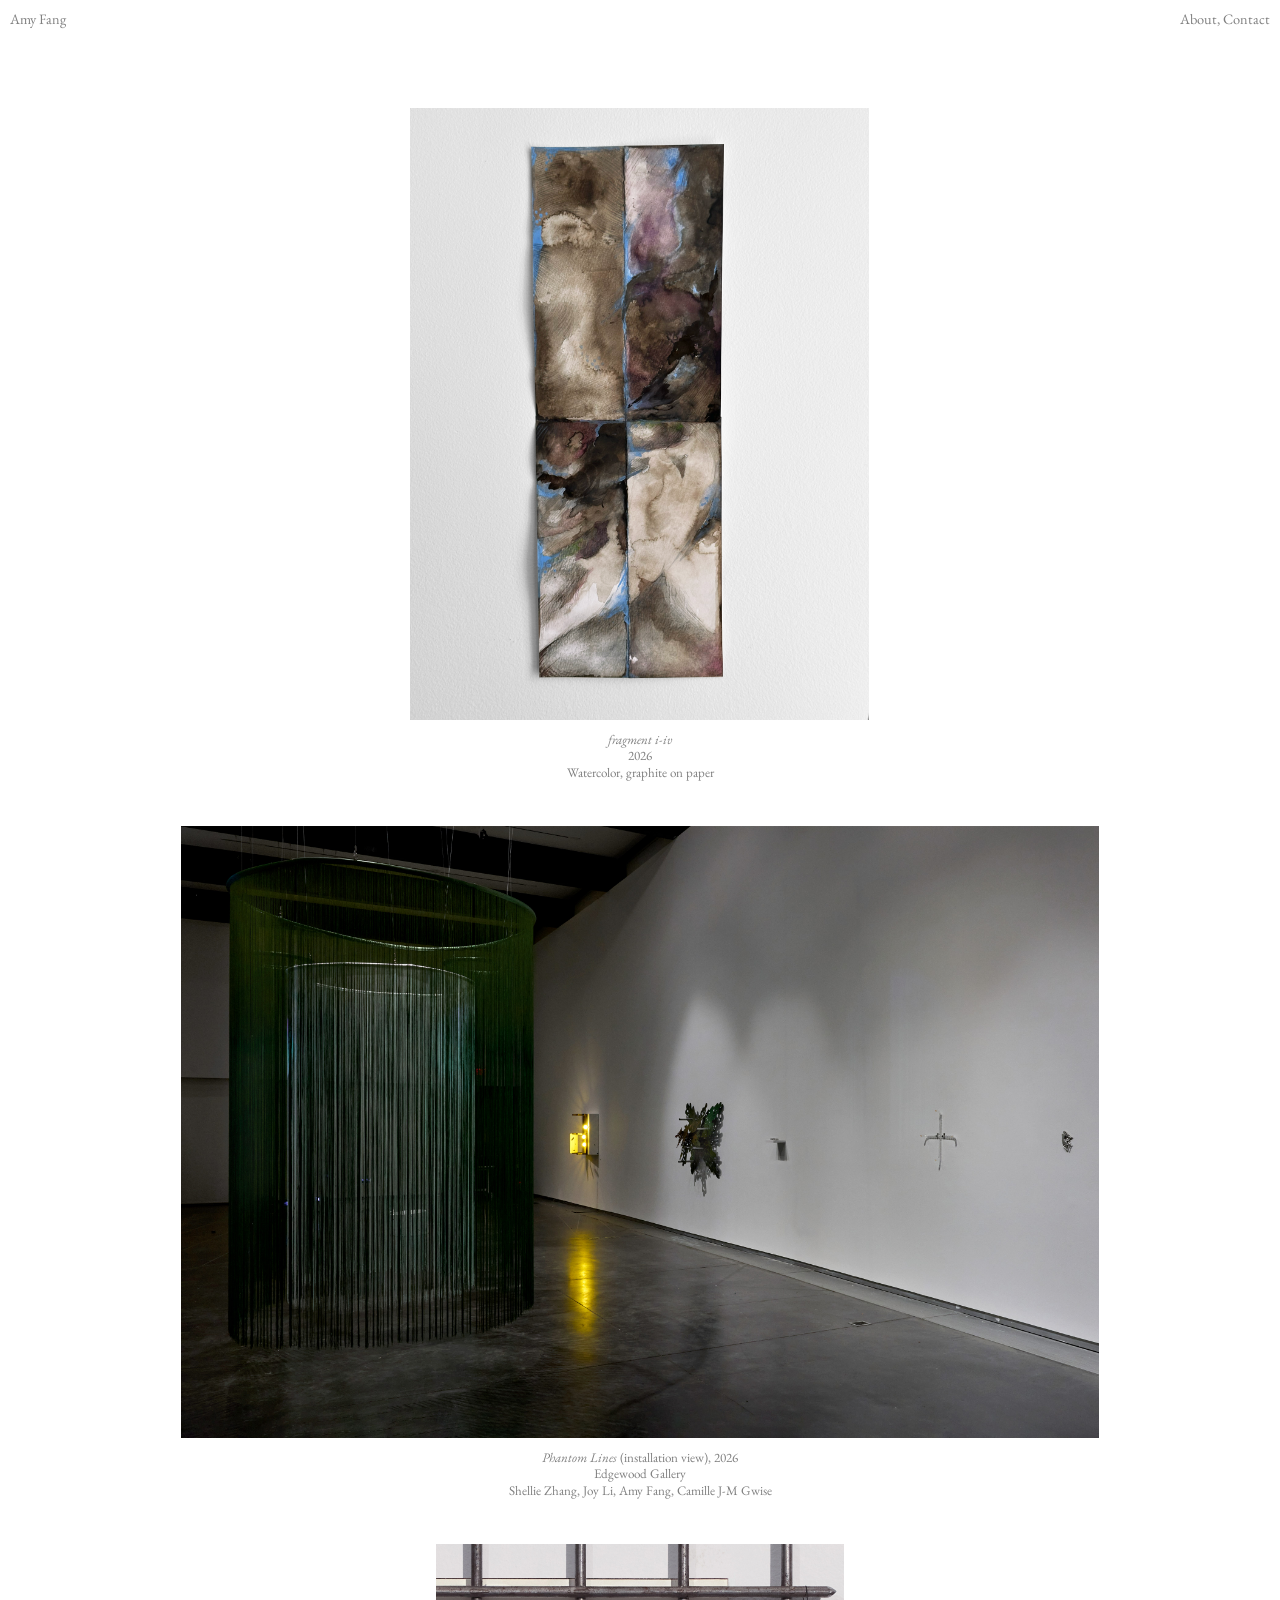
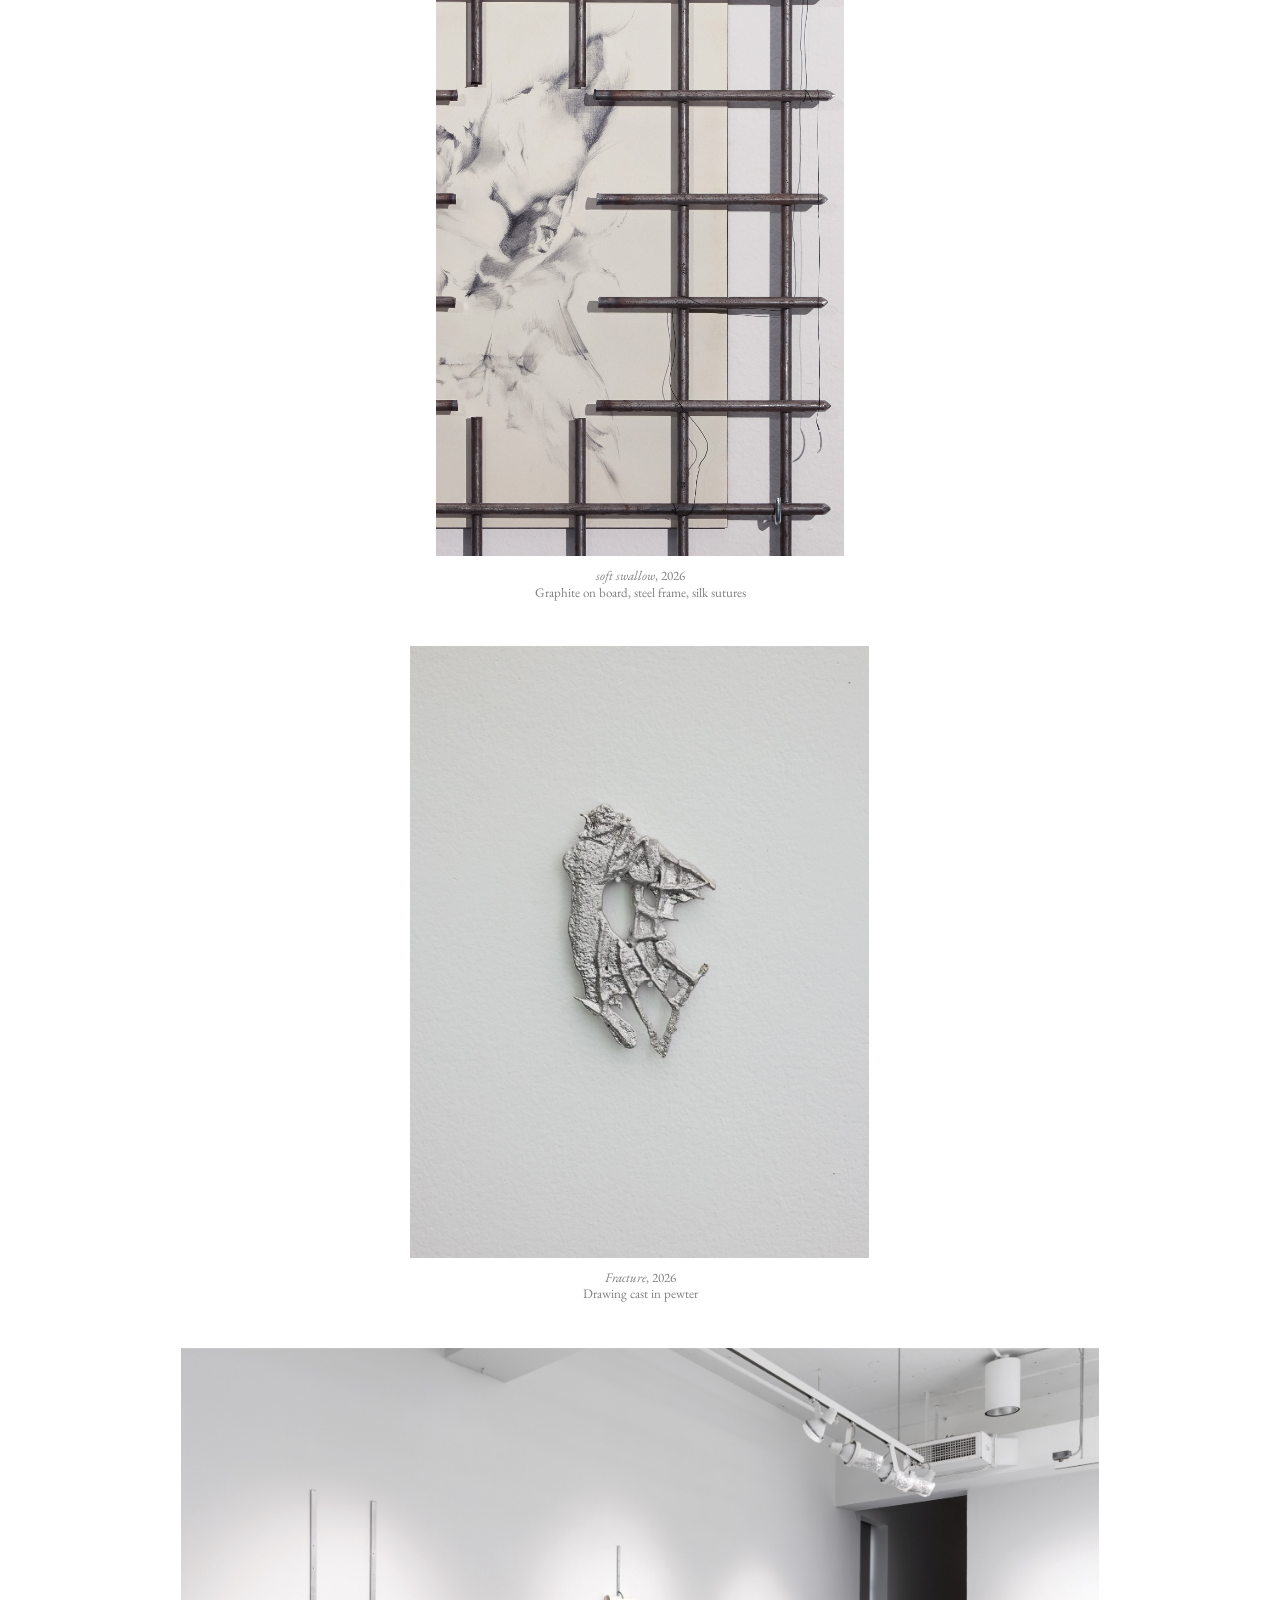
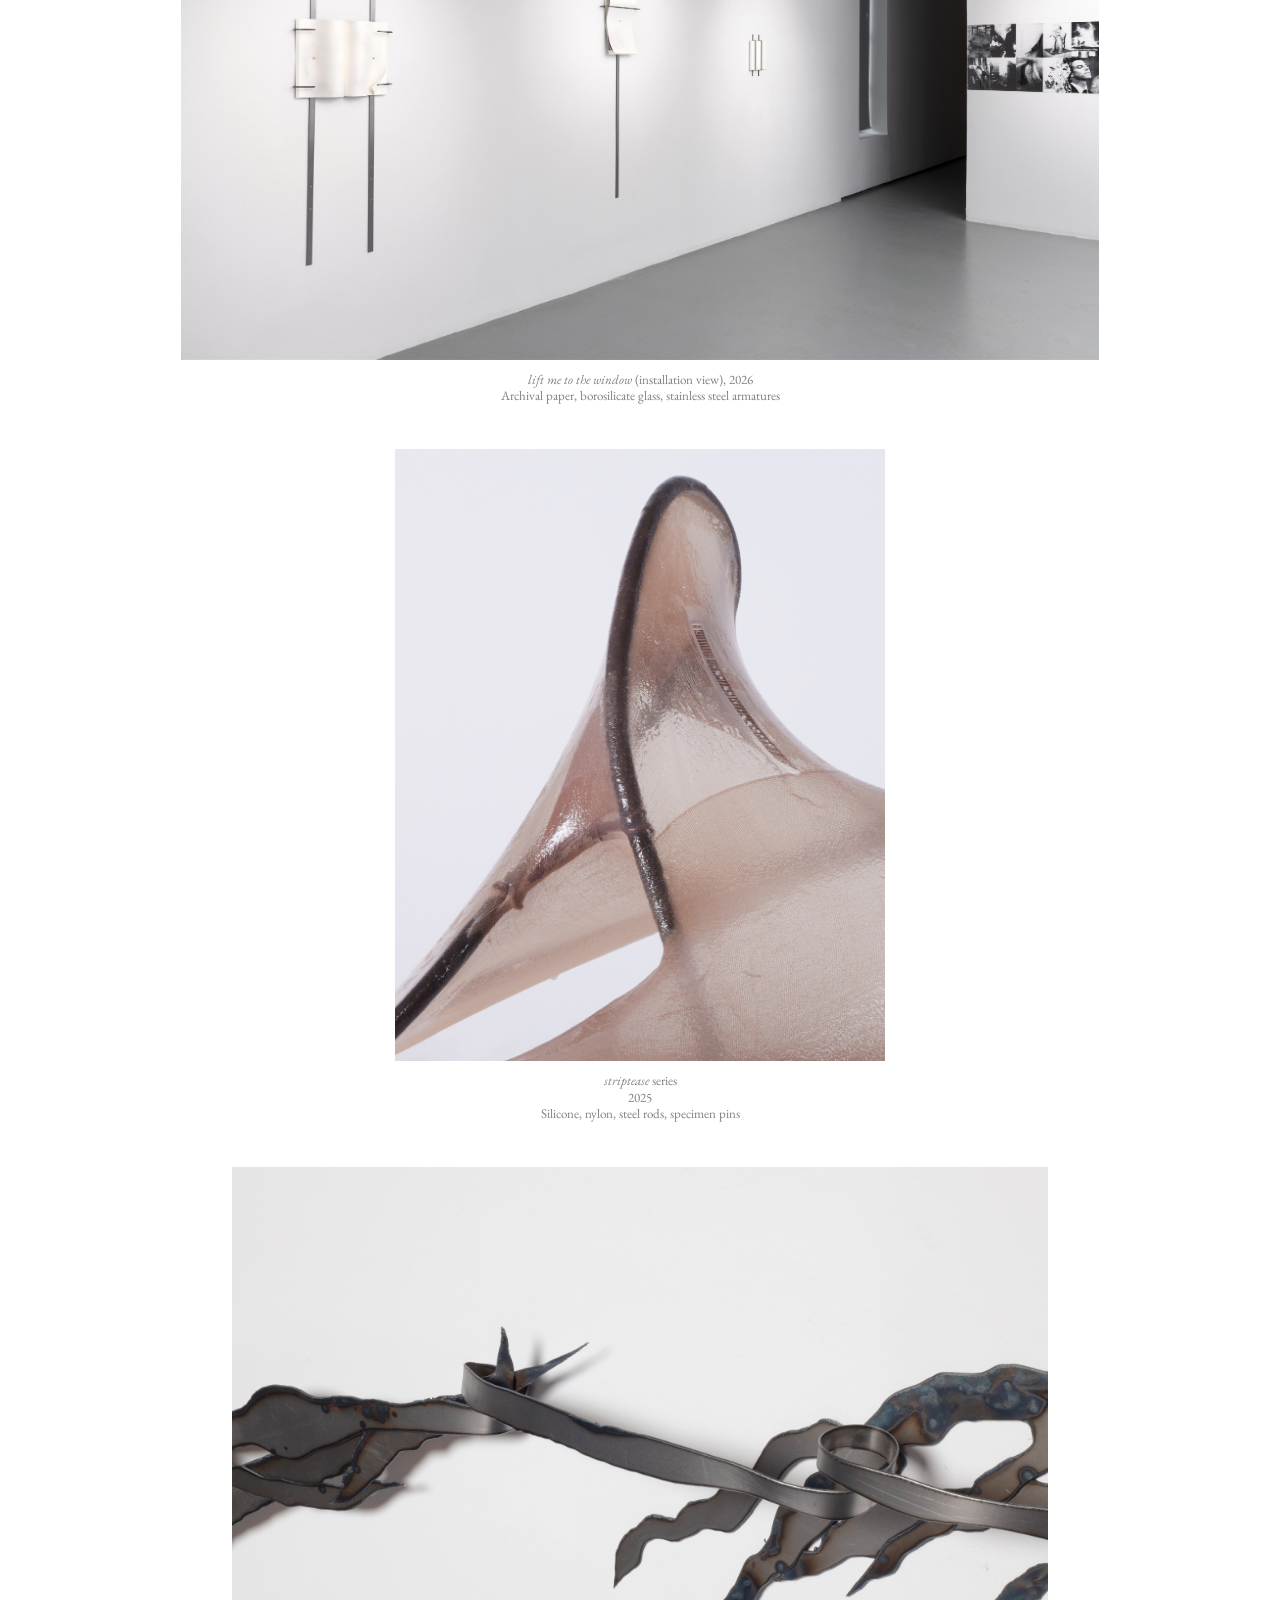
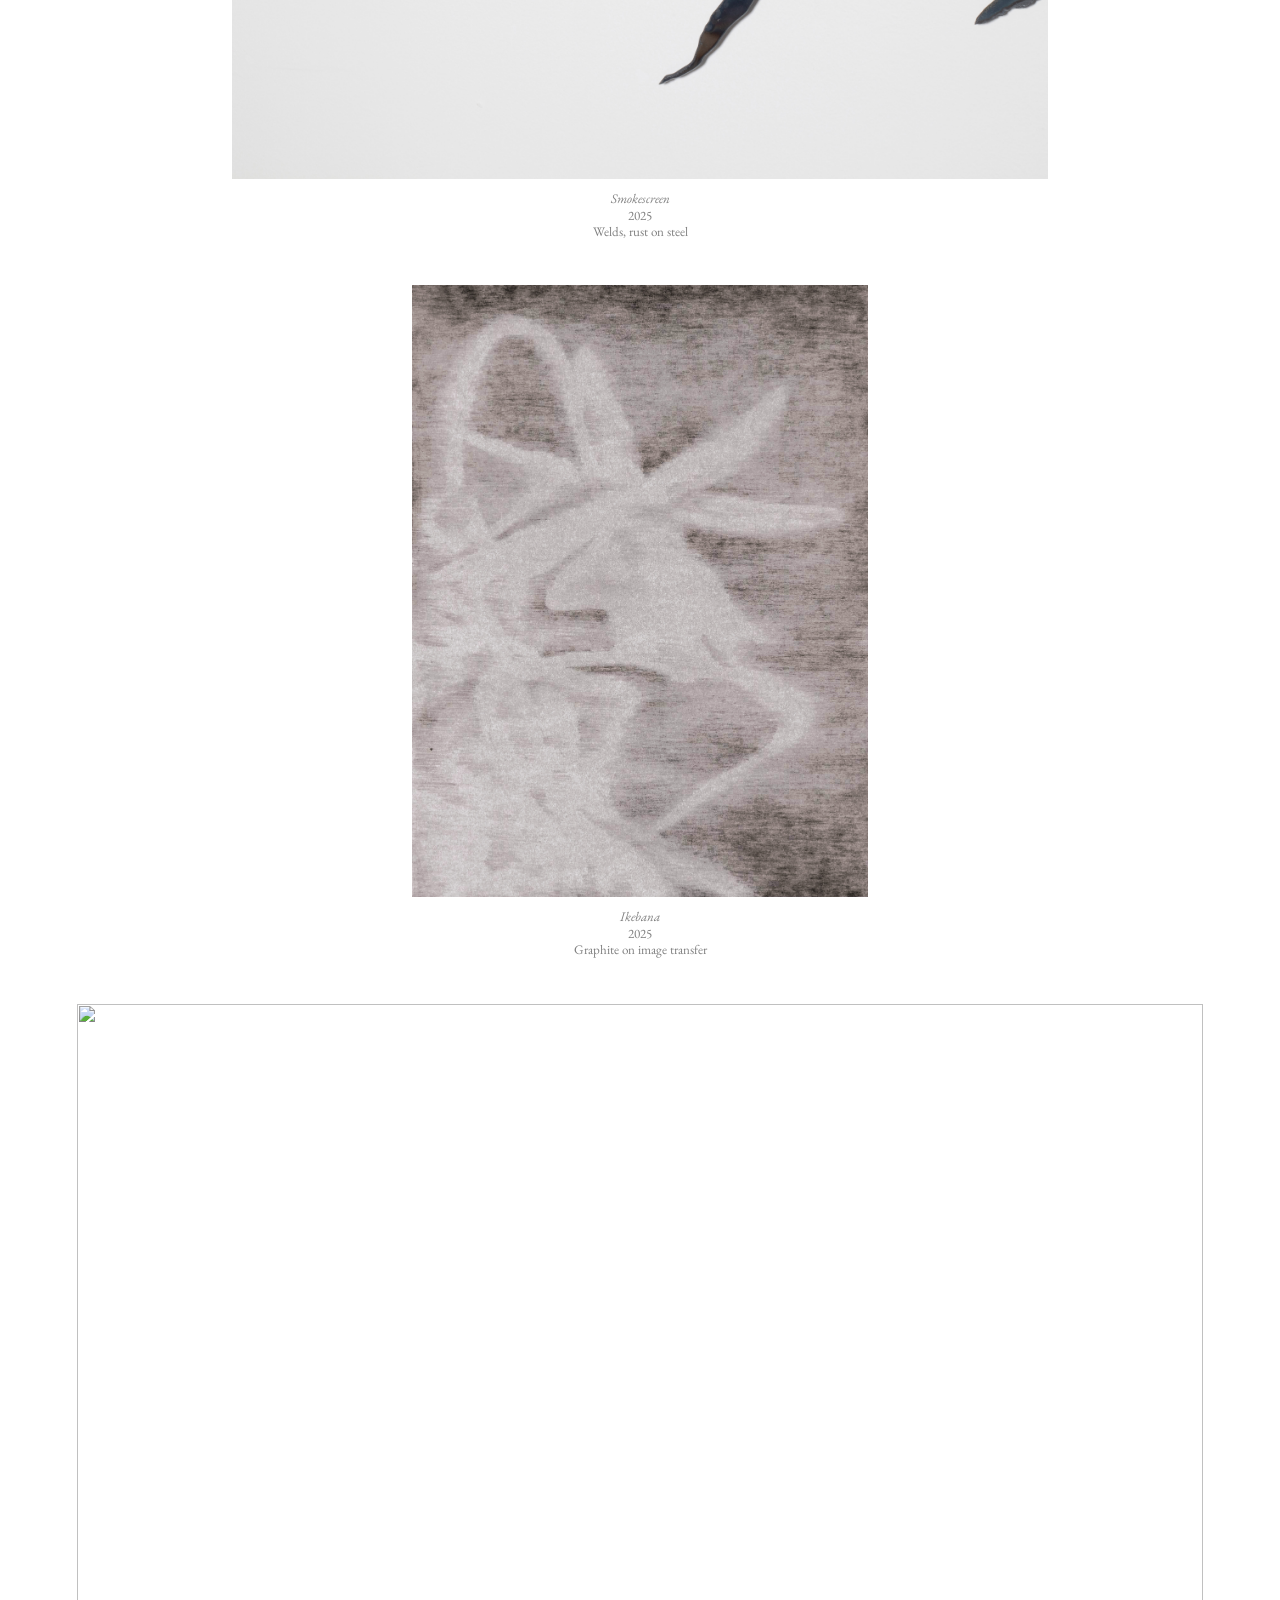
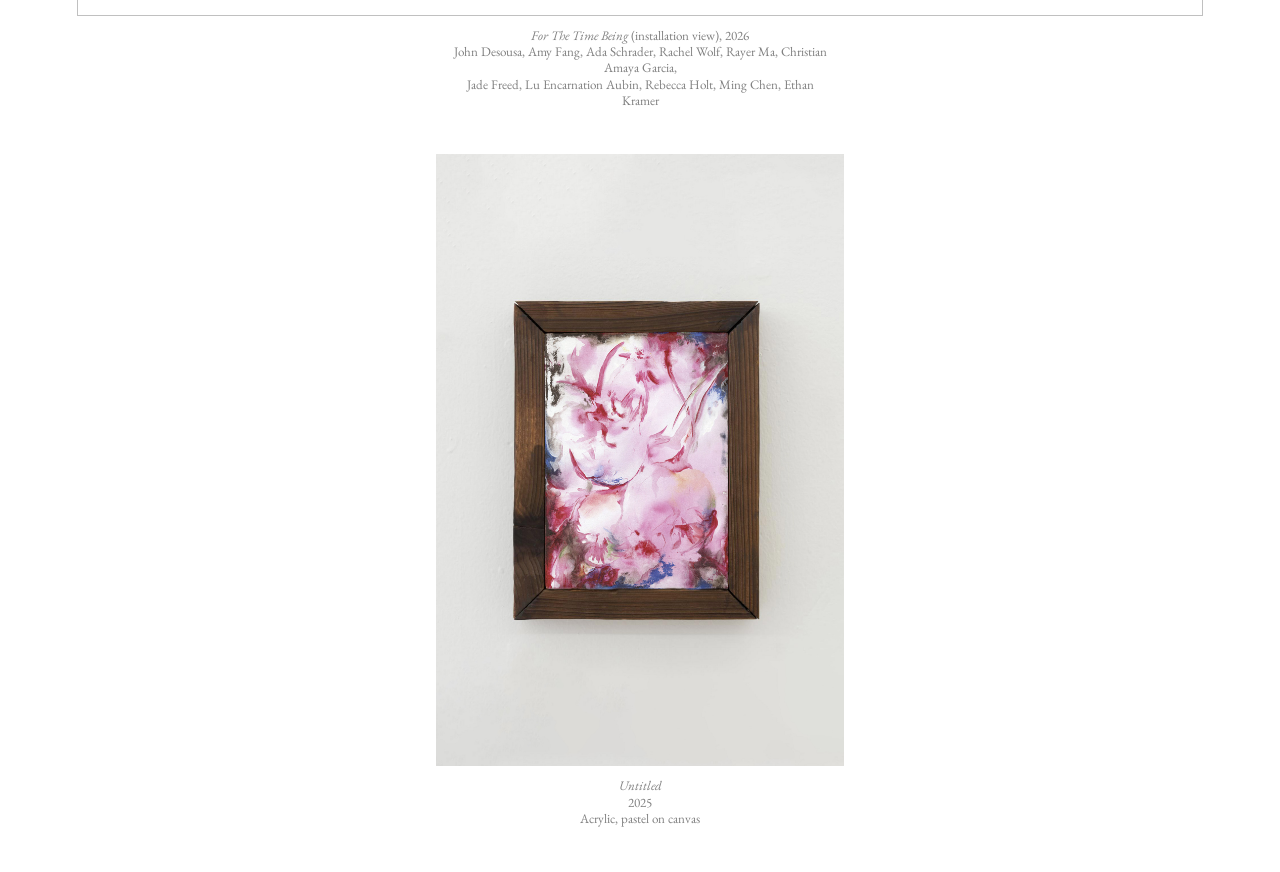
==== index.html @ 9fe2d8d3 "Update index.html" ====
<!DOCTYPE html>
<html lang="en">

<head>
  <meta charset="UTF-8">
  <meta name="viewport" content="width=device-width, initial-scale=1.0">

  <title>Amy Fang</title>

  <link rel="stylesheet" href="style.css">
  <link rel="preconnect" href="https://fonts.googleapis.com">
  <link rel="preconnect" href="https://fonts.gstatic.com" crossorigin>
  <link href="https://fonts.googleapis.com/css2?family=EB+Garamond:ital,wght@0,400..800;1,400..800&display=swap" rel="stylesheet">

  <script src="https://unpkg.com/lenis/dist/lenis.min.js"></script>
</head>

<body>
  <div class="top-nav">
    <div class="title">
      <h1><a href="https://azfang.github.io/work/">Amy Fang</a></h1>
    </div>
     <div class="clock">
    <div class="clock-box">
      <h2>
        <span id="showDate"></span>
        <span class="time">
        </span>
      </h2>
    </div>
  </div>
    <div class="about">
      <h2>
        <a href="https://azfang.github.io/work/about">About, </a>
        <a href="">Contact</a>
      </h2>
    </div>
  </div>
  <div id="cursor">
    <span class="cursor-direction">Next</span>
    <span class="cursor-count">1 / 3</span>
  </div>

  <main class="gallery">
    <section class="panel">
      <div class="carousel">
        <img src="between.png" class="active">
      </div>
      <div class="caption">
        <i>fragment i-iv</i>
        <br>
        2026
        <br>Watercolor, graphite on paper
      </div>
</section>
    
    <section class="panel">
      <div class="carousel">
        <img src="image1.jpg" class="active">
        <img src="image4.jpg">
        <img src="image2.jpg">
      </div>
      <div class="caption">
        <i>Phantom Lines</i> (installation view), 2026
        <br>
        Edgewood Gallery
        <br>
        Shellie Zhang, Joy Li, Amy Fang, Camille J-M Gwise
      </div>
    </section>

    <section class="panel">
      <div class="carousel">
        <img src="PHANTOMLINES_softswallow_detail.jpg" class="active">
        <img src="PHANTOMLINES_softswallow_frontview.jpg">
        <img src="PHANTOMLINES_softswallow.jpg">
      </div>
      <div class="caption">
        <i>soft swallow</i>, 2026
        <br>Graphite on board, steel frame, silk sutures
      </div>

    </section>

    <section class="panel">
      <div class="carousel">
        <img src="20260529_PHANTOM_INSTALL_AMY_FANG_0020_brighter.jpg" class="active">
      </div>
      <div class="caption">
        <i>Fracture</i>, 2026
        <br>Drawing cast in pewter
      </div>
    </section>

    <section class="panel">
      <div class="carousel">
        <img src="liftmetothewindow_1.jpg" class="active">
        <img src="liftmetothewindow_2.jpg">
        <img src="liftmetothewindow_3.jpg">
      </div>
      <div class="caption">
        <i>lift me to the window</i> (installation view), 2026
        <br>
        Archival paper, borosilicate glass, stainless steel armatures
      </div>
    </section>

    <section class="panel">
      <div class="carousel">
        <img src="striptease_1.jpg" class="active">
        <img src="striptease_2.jpg">
        <img src="striptease_3.jpg">
        <img src="striptease_4.jpg">
        <img src="striptease_6.jpg">
      </div>
      <div class="caption">
        <i>striptease</i> series
        <br>
        2025
        <br>
        Silicone, nylon, steel rods, specimen pins
        <br>
      </div>
    </section>

    <section class="panel">
      <div class="carousel">
        <img src="smokescreen_2.jpg" class="active">
        <img src="smokescreen_1.png">
        <img src="smokescreen_detail.png">
      </div>
      <div class="caption">
        <i>Smokescreen</i>
        <br>
        2025
        <br>
        Welds, rust on steel
        <br>
      </div>
    </section>

    <section class="panel">
      <div class="carousel">
        <img src="Ikebana_drawing.jpg" class="active">
      </div>
      <div class="caption">
        <i>Ikebana</i>
        <br>
        2025
        <br>Graphite on image transfer
      </div>
</section>

<section class="panel">
      <div class="carousel">
        <img src="AF_royalbeef_install.png" class="active">
        <img src="ramsdell_royal beef_for the time being show_documentation-12.jpg">
        <img src="AF_royalbeef_install3.png">
        <img src="ramsdell_royal beef_for the time being show_documentation-56.jpg">
        <img src="ramsdell_royal beef_for the time being show_documentation-100.jpg">
      </div>
      <div class="caption">
        <i>For The Time Being</i> (installation view), 2026
        <br>
        John Desousa, Amy Fang, Ada Schrader, Rachel Wolf, Rayer Ma, Christian Amaya Garcia,
        <br>
        Jade Freed, Lu Encarnation Aubin, Rebecca Holt, Ming Chen, Ethan Kramer
      </div>
    </section>

    <section class="panel">
      <div class="carousel last-image">
        <img src="untitled.jpg" class="active">
      </div>
      <div class="caption">
        <i>Untitled</i>
        <br>
        2025
        <br>Acrylic, pastel on canvas
      </div>
</section>

  </main>

  <script src="main.js"></script>

</body>

</html>
---- style.css ----
* {
  margin: 0;
  padding: 0;
  box-sizing: border-box;
}

html,
body {
  background: white;
  overflow-x: hidden;
}

body {
  cursor: auto;
}

h1, h2, h3 {
  /* text-transform: uppercase; */
  font-size: 0.9rem;
  line-height: 1.25;
  font-family: "EB Garamond", "Georgia", "Times New Roman", serif;
  /* font-family: "Helvetica Neue", Helvetica, Arial, sans-serif; */
  font-weight: normal;
}

h1, h2, h3, a, a:hover, a:active, .caption, .cursor, p {
  /* color: #238b45; */
  color: #808080;
}

h3 {
  margin-top: 50px;
}

p {
  /* font-size: 12rem; */
  font-size: 1.05rem;
  line-height: 1.25;
  font-family: "EB Garamond", "Georgia", "Times New Roman", serif;
  font-weight: normal;
}

a {
  /* color: #238b45; */
  color: #808080;
  text-decoration: none;
}

a:hover {
  font-style: italic;
}

a:active {
  text-decoration: none;
}

  .top-nav {
    position: fixed;
    display: flex;
    flex-direction: row;
    justify-items: space-between;
    width: 100vw;
    padding: 10px;
    z-index: 2;
  }

.title {
  position: relative;
  /* margin: 20px 0px 0px 20px; */
  /* text-align: center; */
  flex-grow: 1;
}

.clock {
  position: relative;
  top: 0;
  /* padding: 0px 75px; */
  flex-grow: 10;
}

.clock-box, .showTime {
  display: inline;
}

.about {
  align-self: flex-end;
  text-align: right;
  flex-grow: 1;
}

.about-text {
  position: relative;
  overflow-y: scroll;
  display: flex;
  flex-direction: column;
  align-items: center;
  text-align: center;
  width: 100vw;
  /* height: auto; */
  top: 75px;
  padding: 10px;
}

.eb-garamond-<uniquifier> {
  font-family: "EB Garamond", serif;
  font-optical-sizing: auto;
  font-weight: <weight>;
  font-style: normal;
}

.accent {
  max-width: 10vw;
  display: block;
  margin: 4px;
}

.shift {
  transform: translateX(20px);
}

/* ------------------- */
/* Gallery Layout */
/* ------------------- */

.gallery {
  width: 100%;
  /* centers first image on load */
  padding-top: 52vh;
  /* padding-bottom: 20vh; */
  padding-bottom: 0;
}

.panel {
  display: flex;
  flex-direction: column;
  align-items: center;

  position: relative;

  /* spacing between projects */
  margin: 5vh auto;

  transform-origin: center center;
}

/* lift first panel upward so image starts centered */

.panel:first-child {
  margin-top: -40vh;
}

/* ------------------- */
/* Carousel */
/* ------------------- */

.carousel {
  position: relative;
  width: 88vw;
  height: 68vh;
  overflow: hidden;
  cursor: auto;
  transform-origin: center center;
  transition: transform 0.15s ease-out;
}

.carousel.multi-image {
  cursor: none;
}

.carousel img {
  position: absolute;
  inset: 0;
  width: 100%;
  height: 100%;
  object-fit: contain;
  opacity: 0;
  pointer-events: none;
  transition:
    opacity 1.5s ease,
    transform .25s ease;
}

.carousel img.active {
  opacity: 1;
}

.lastimage {
  margin: 0px;
  padding: 0px;
}

/* ------------------- */
/* Caption */
/* ------------------- */

.caption {
  position: relative;
  z-index: 2;
  width: 30vw;
  /* max-width: 320px; */
  min-width: 220px;
  margin-top: 12px;
  text-align: center;
  font-family: "EB Garamond", "Georgia", "Times New Roman", serif;
  /* font-family: "Helvetica Neue", Helvetica, Arial, sans-serif; */
  font-size: 0.818rem;
  line-height: 1.25;
  transition: transform .25s ease;
}

/* ------------------- */
/* Cursor */
/* ------------------- */

#cursor {
  position: fixed;
  top: 0;
  left: 0;
  transform: translate(-50%, -50%);
  pointer-events: none;
  z-index: 9999;
  opacity: 0;
  text-align: center;
  font-family: "EB Garamond", "Georgia", "Times New Roman", serif;
  /* font-family: "Helvetica Neue", Helvetica, Arial, sans-serif; */
  font-size: 0.9rem;
  transition: opacity .2s ease;
  mix-blend-mode: difference;
  color: white;
}

.cursor-direction {
  display: block;
}

.cursor-count {
  display: block;
}

/* ------------------- */
/* Mobile */
/* ------------------- */

@media (max-width: 768px) {

  h1 {
    font-size: 1.5rem;
    text-align: left;
  }

  .intro {
    position: relative;
    top: 10px;
    align-content: center;
    margin: 0px 0px 75px 0px;
    transform: translateX(42.5vw);
    z-index: 2;
  }

  .clock {
    opacity: 0%;
  }

  .carousel {
    width: 85%;
    height: auto;
  }

  .carousel img.active {
    position: relative;
    width: 100%;
    height: auto;
  }

  .carousel img.active.portrait {
    width: 60%;
    margin: 0 auto;
    display: block;
  }

  .caption {
    font-size: 0.75rem;
    margin-top: 0.25rem;
    width: 75vw;
    /* margin: 0px 0px 5px 0px; */
  }
}
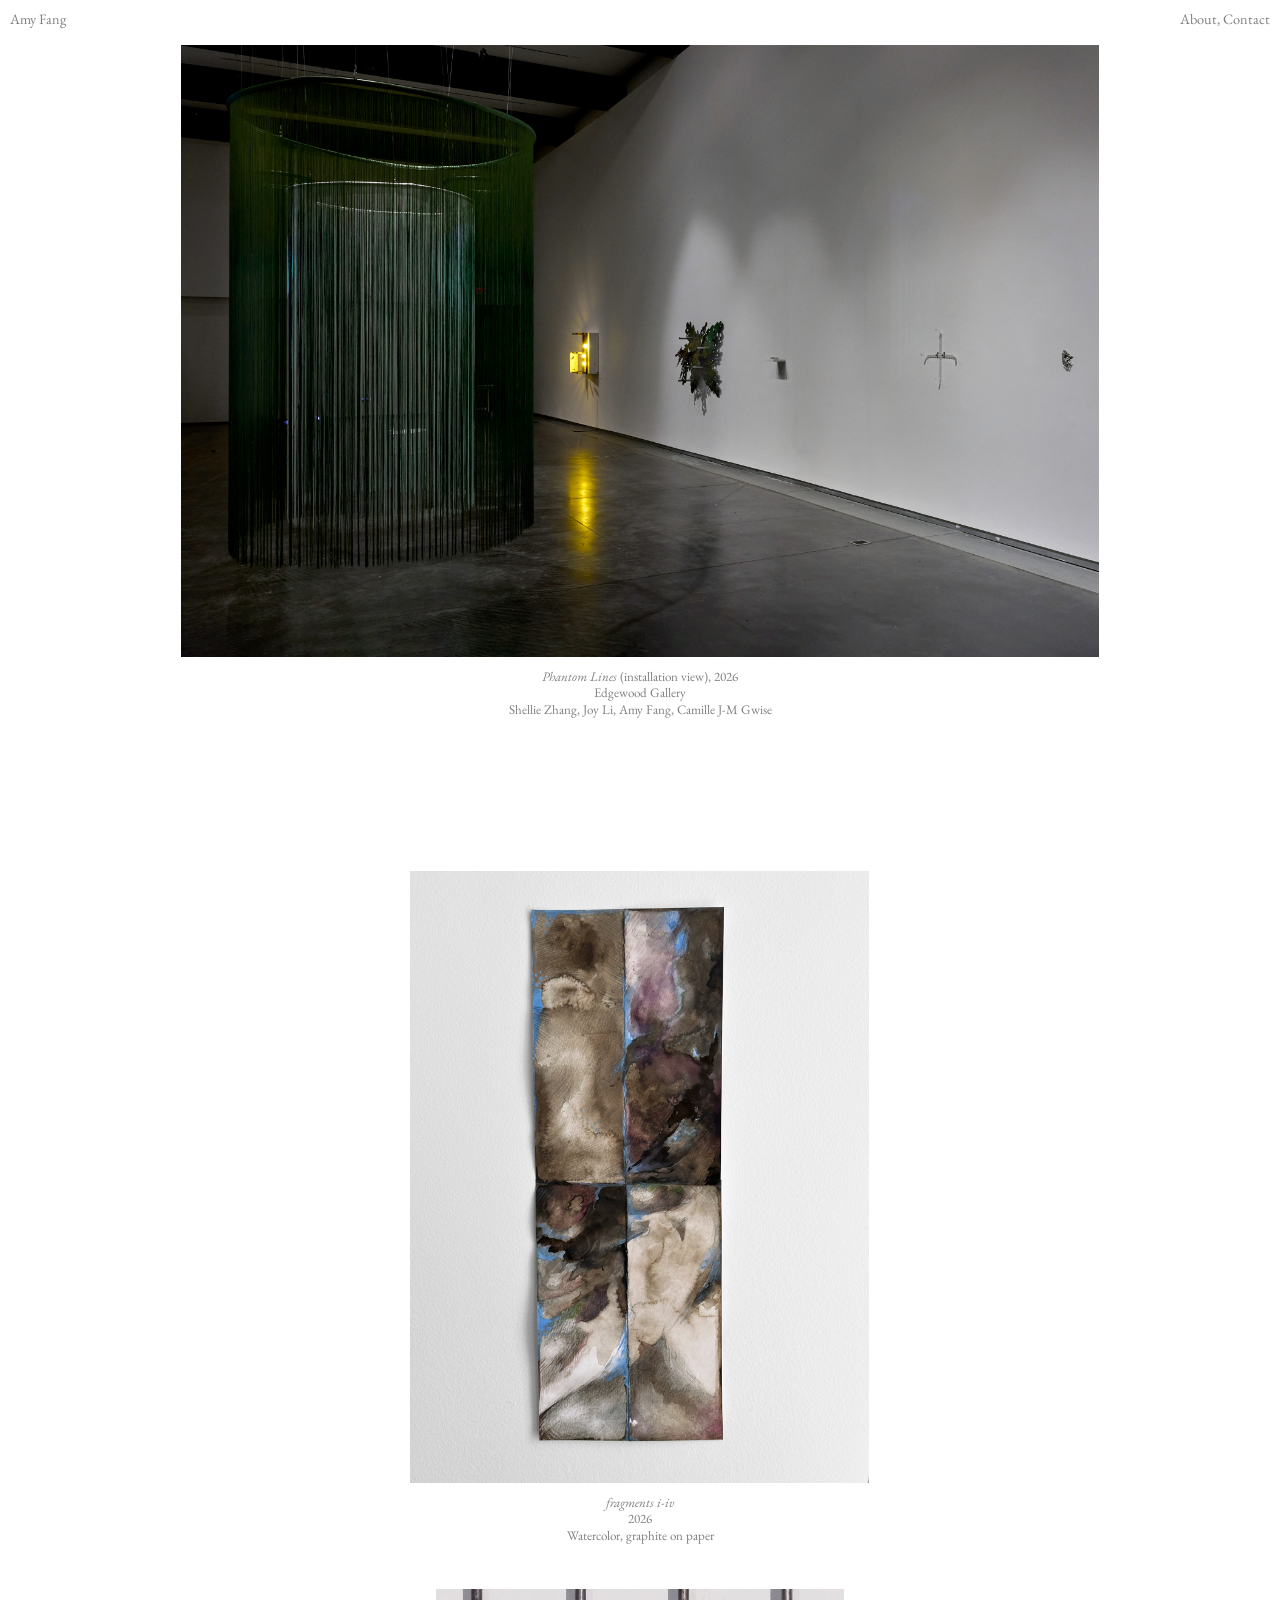
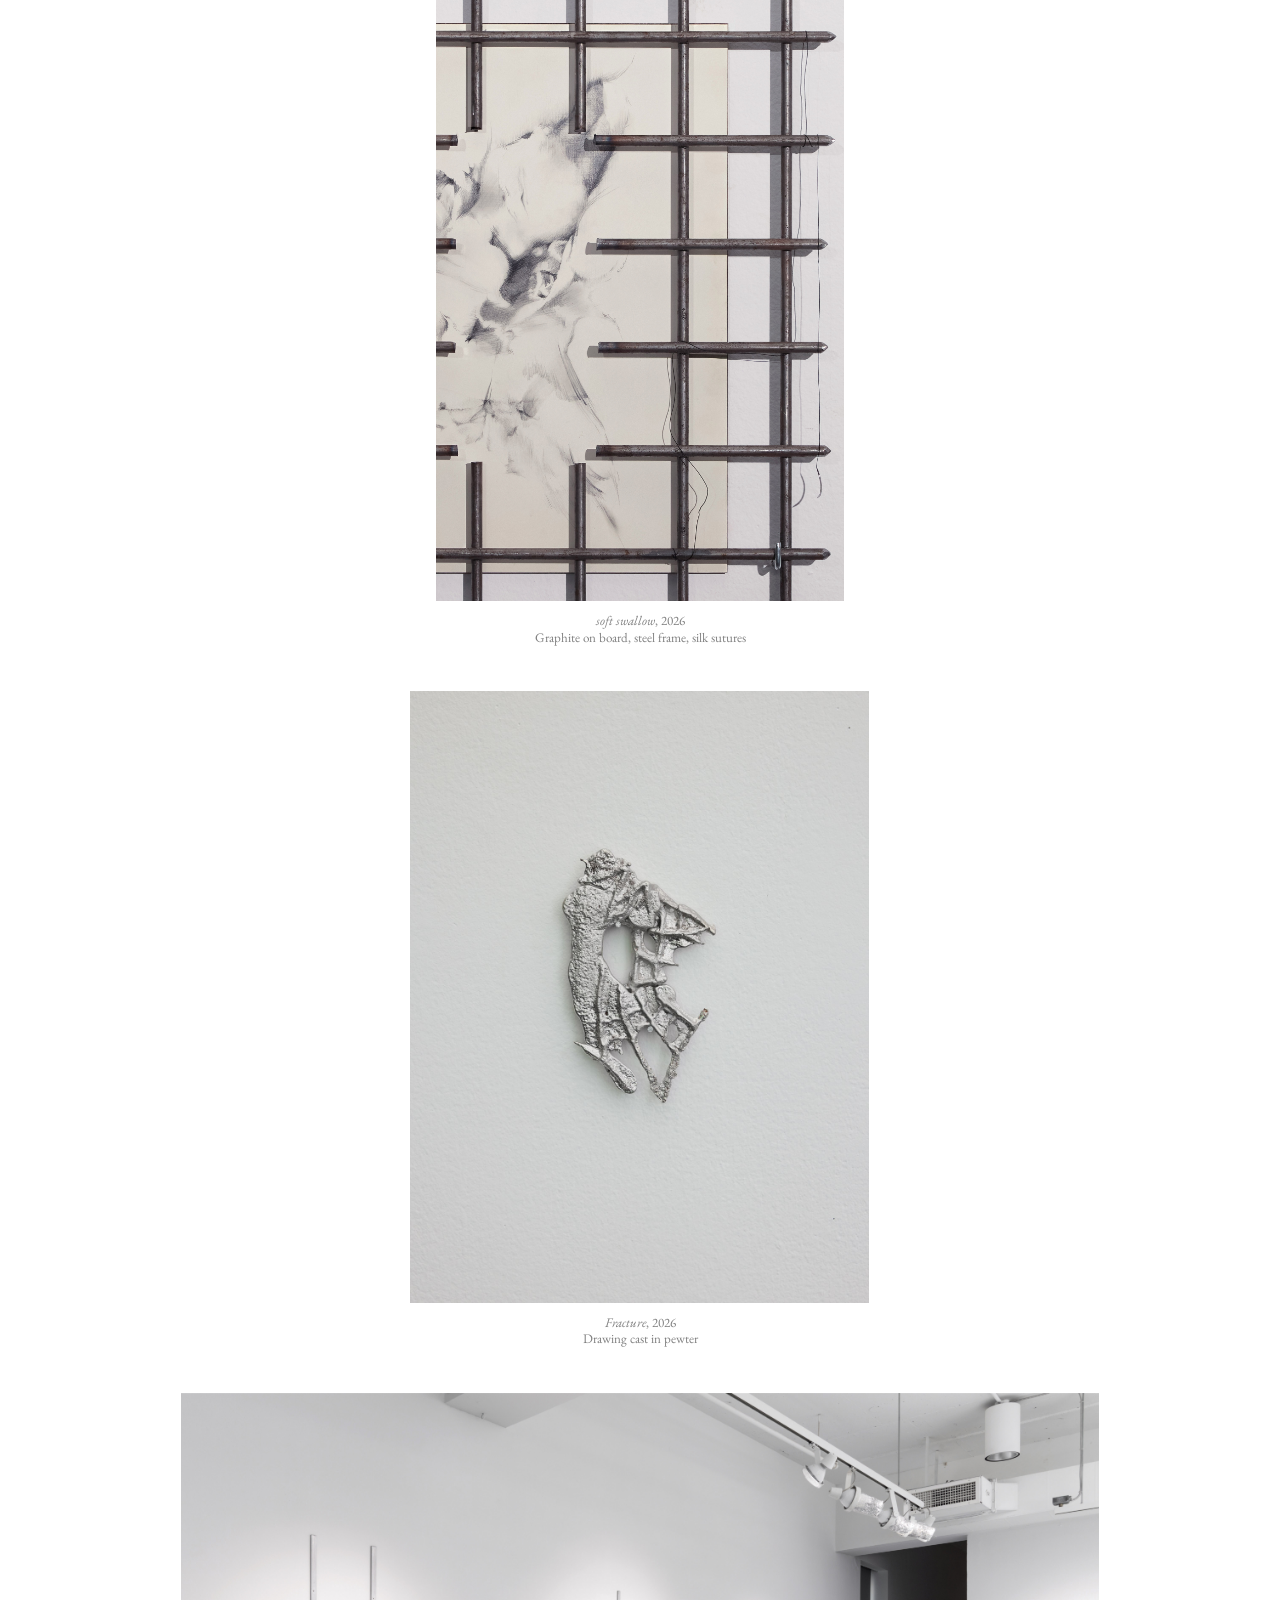
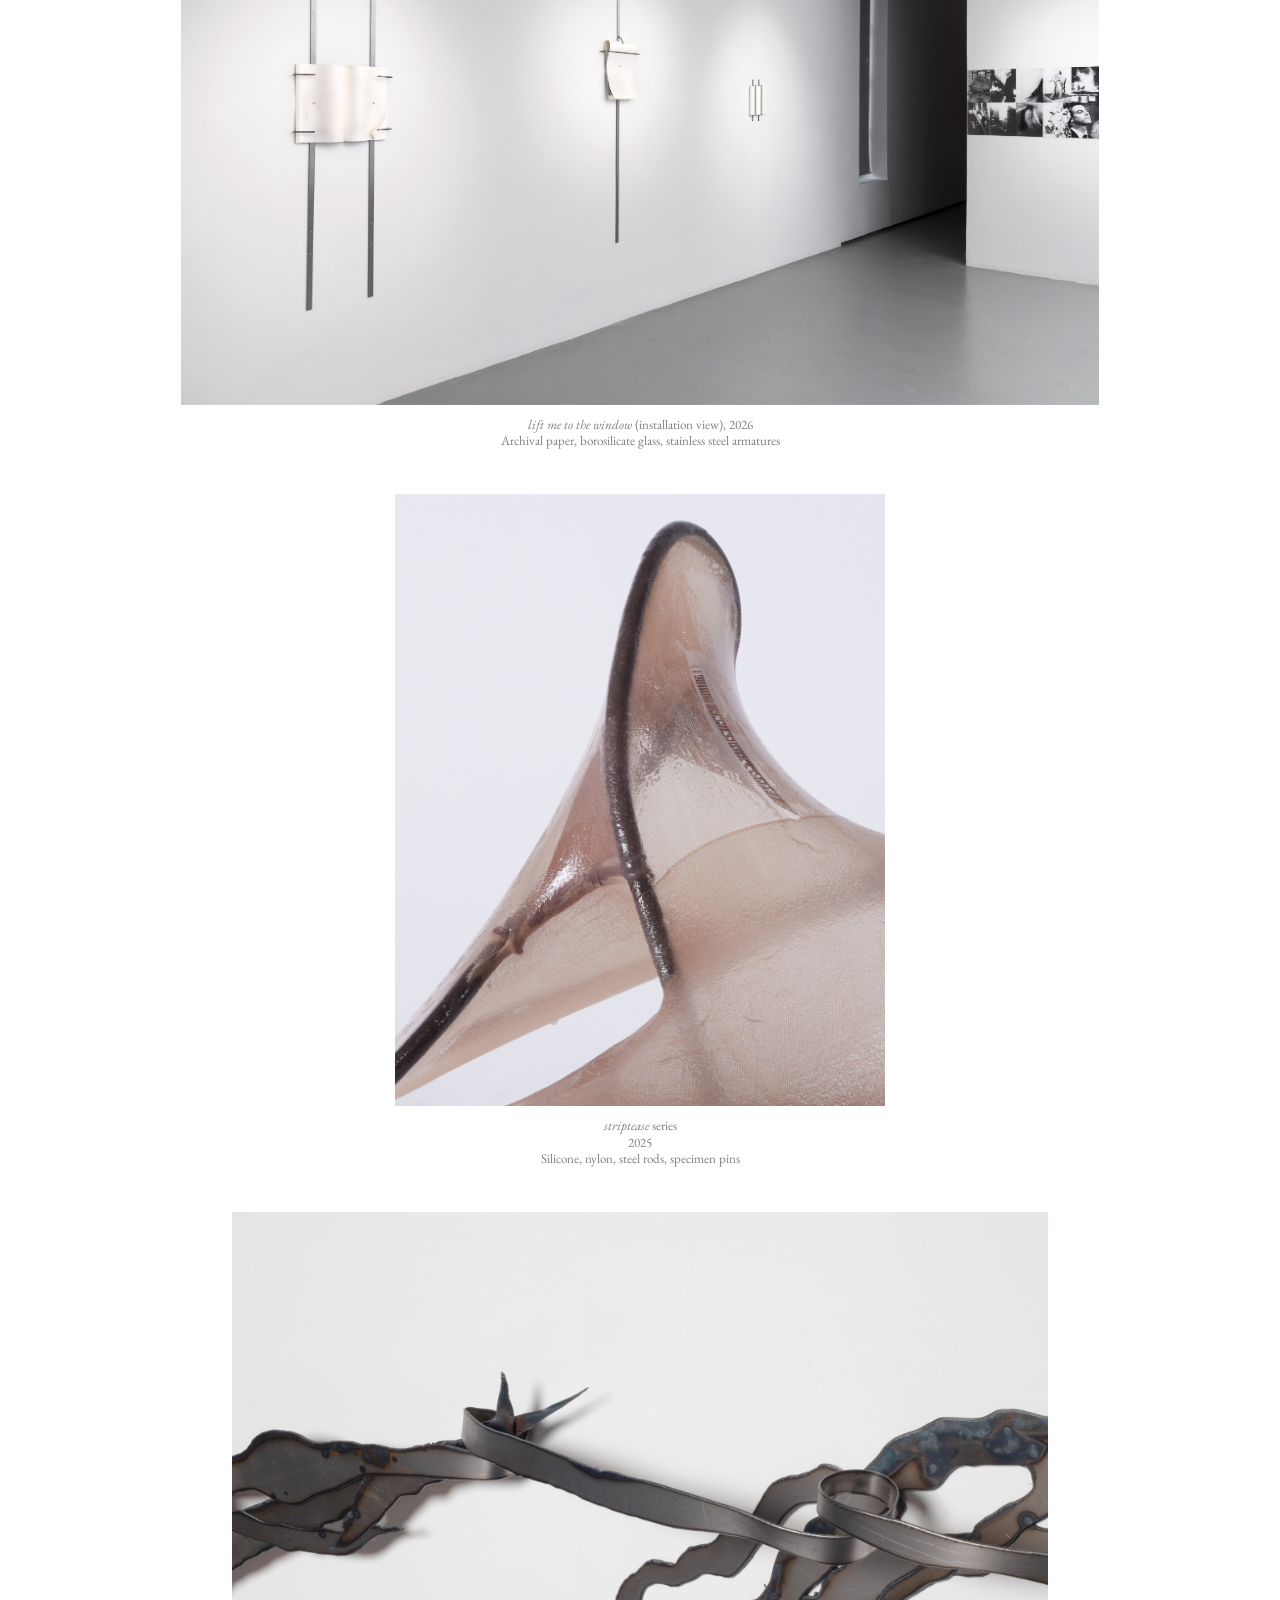
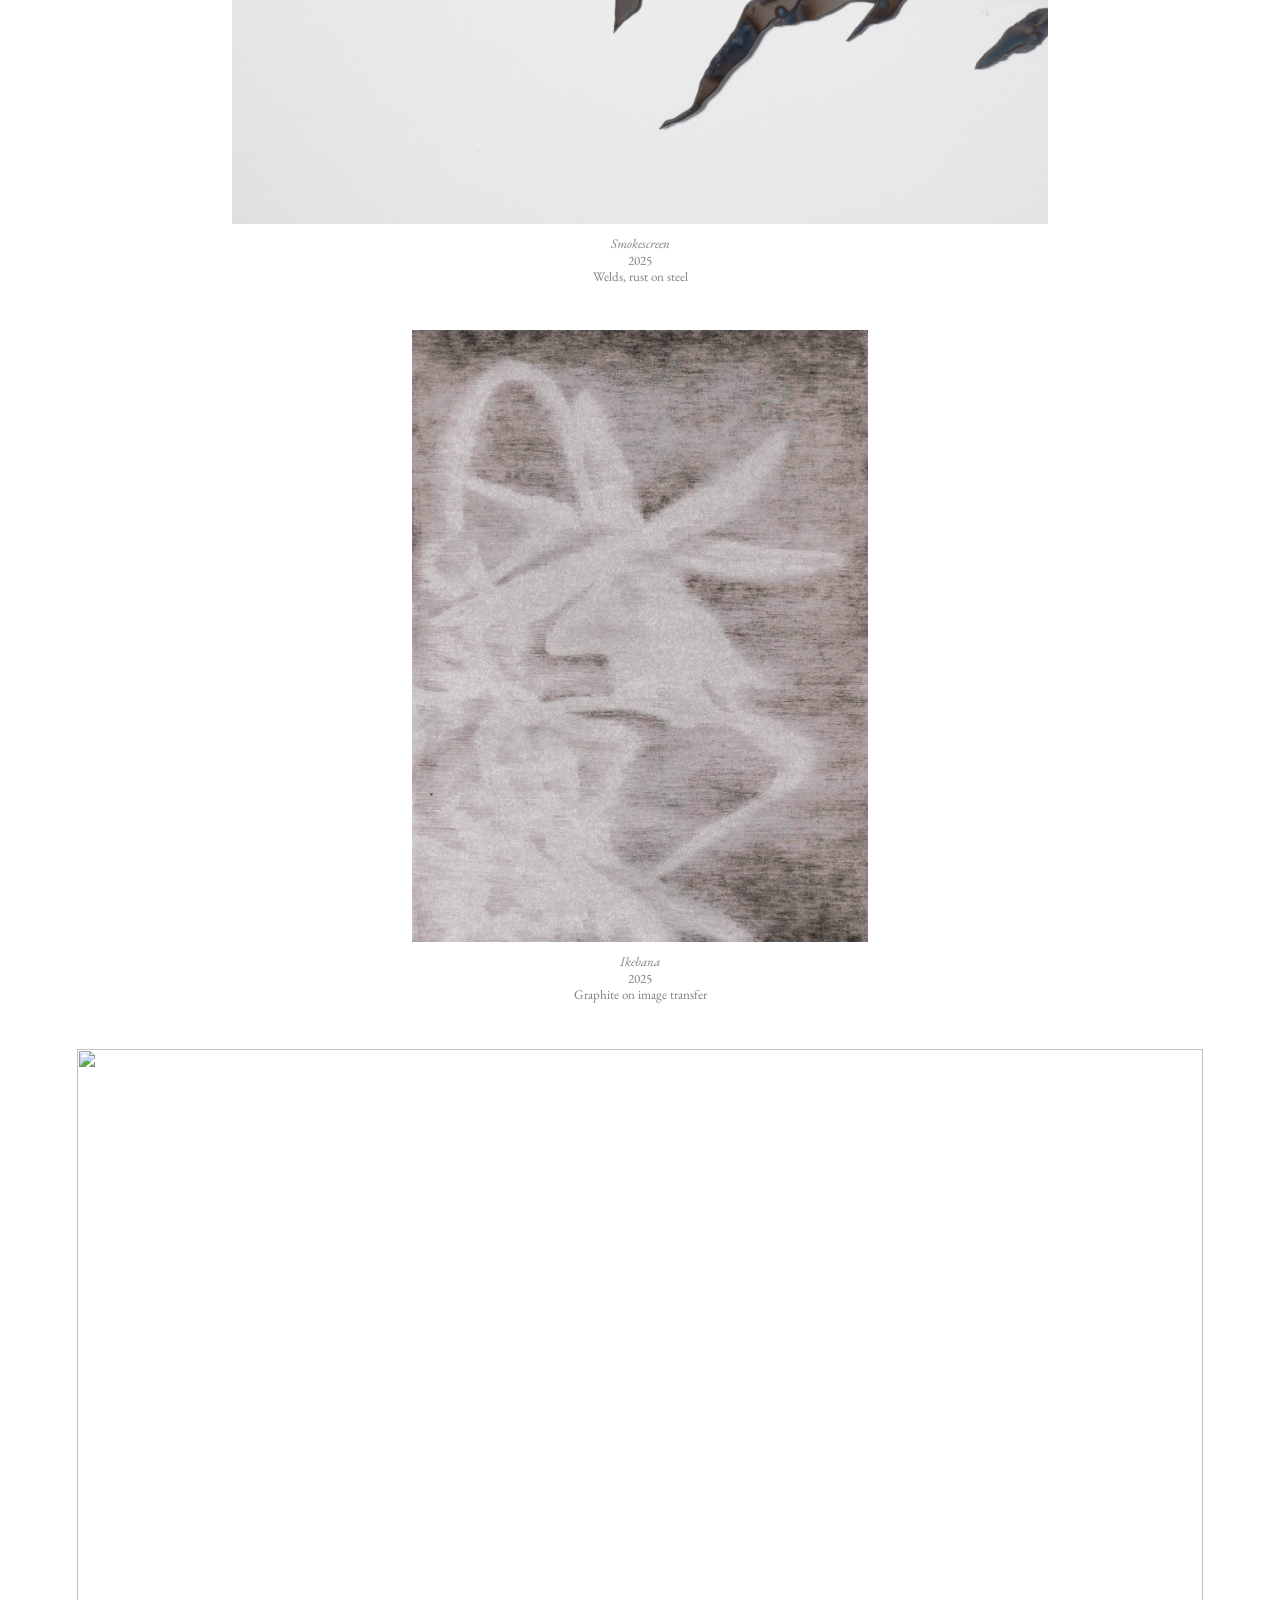
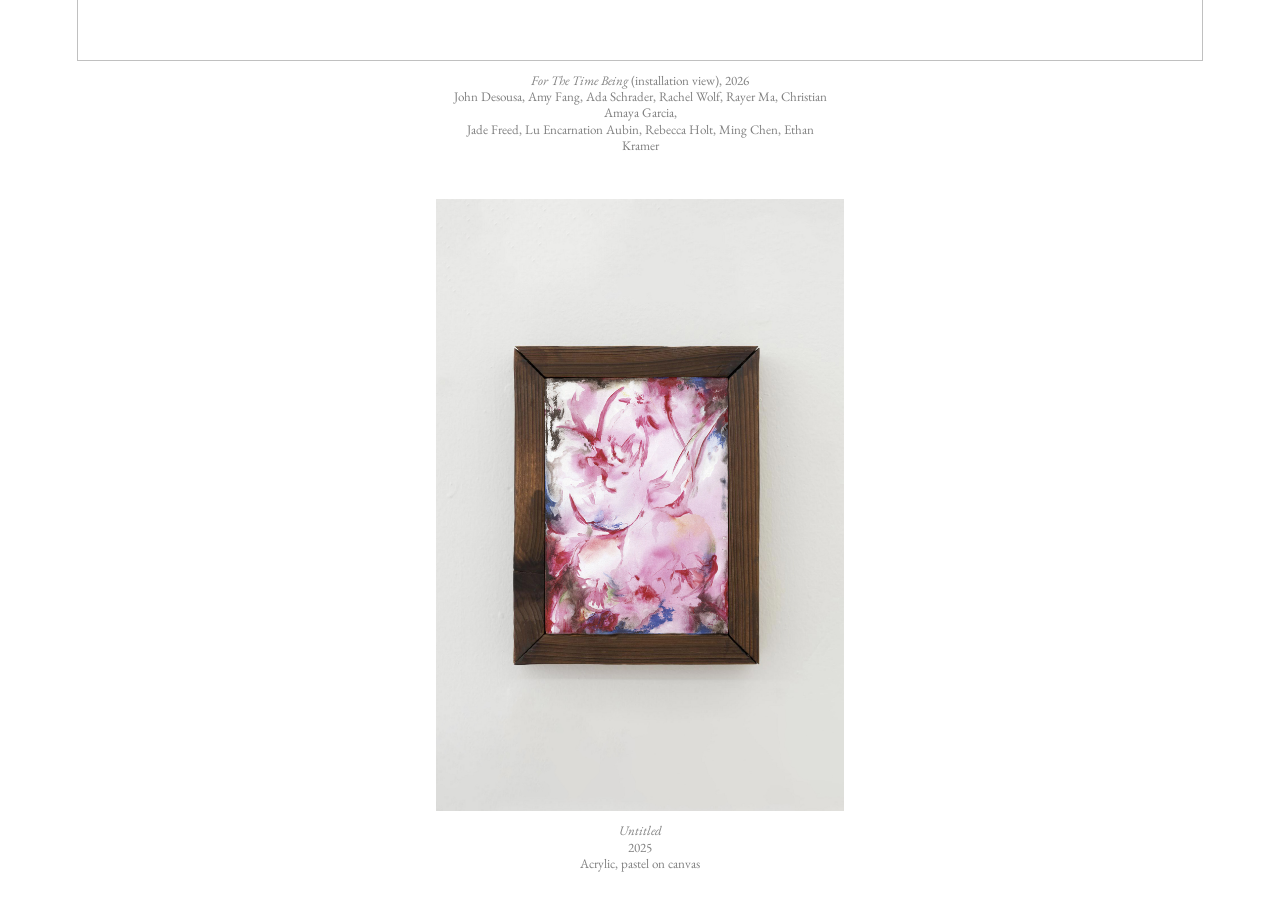
==== commit c5a16a59: "Update index.html" ====
--- a/index.html
+++ b/index.html
@@ -40,19 +40,6 @@
     <span class="cursor-direction">Next</span>
     <span class="cursor-count">1 / 3</span>
   </div>
-
-  <main class="gallery">
-    <section class="panel">
-      <div class="carousel">
-        <img src="between.png" class="active">
-      </div>
-      <div class="caption">
-        <i>fragment i-iv</i>
-        <br>
-        2026
-        <br>Watercolor, graphite on paper
-      </div>
-</section>
     
     <section class="panel">
       <div class="carousel">
@@ -68,6 +55,19 @@
         Shellie Zhang, Joy Li, Amy Fang, Camille J-M Gwise
       </div>
     </section>
+
+  <main class="gallery">
+    <section class="panel">
+      <div class="carousel">
+        <img src="between.png" class="active">
+      </div>
+      <div class="caption">
+        <i>fragments i-iv</i>
+        <br>
+        2026
+        <br>Watercolor, graphite on paper
+      </div>
+</section>
 
     <section class="panel">
       <div class="carousel">
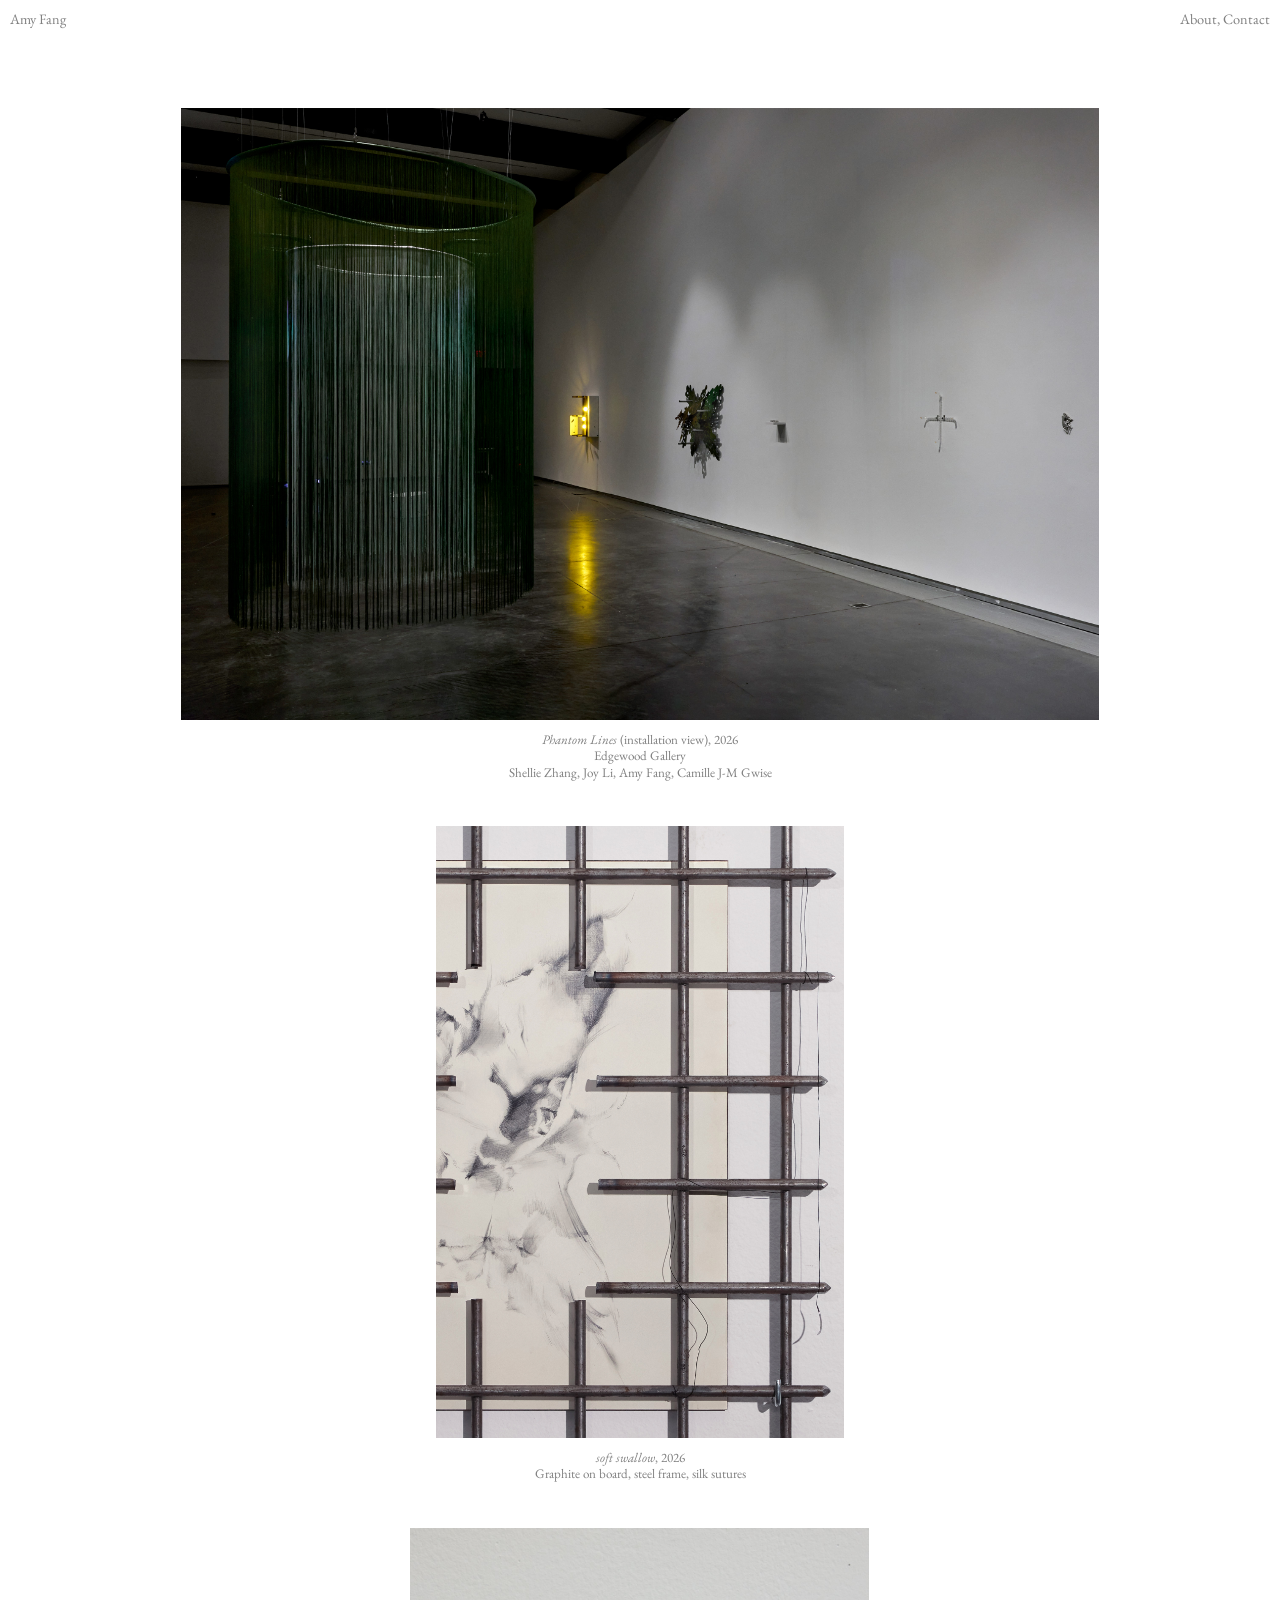
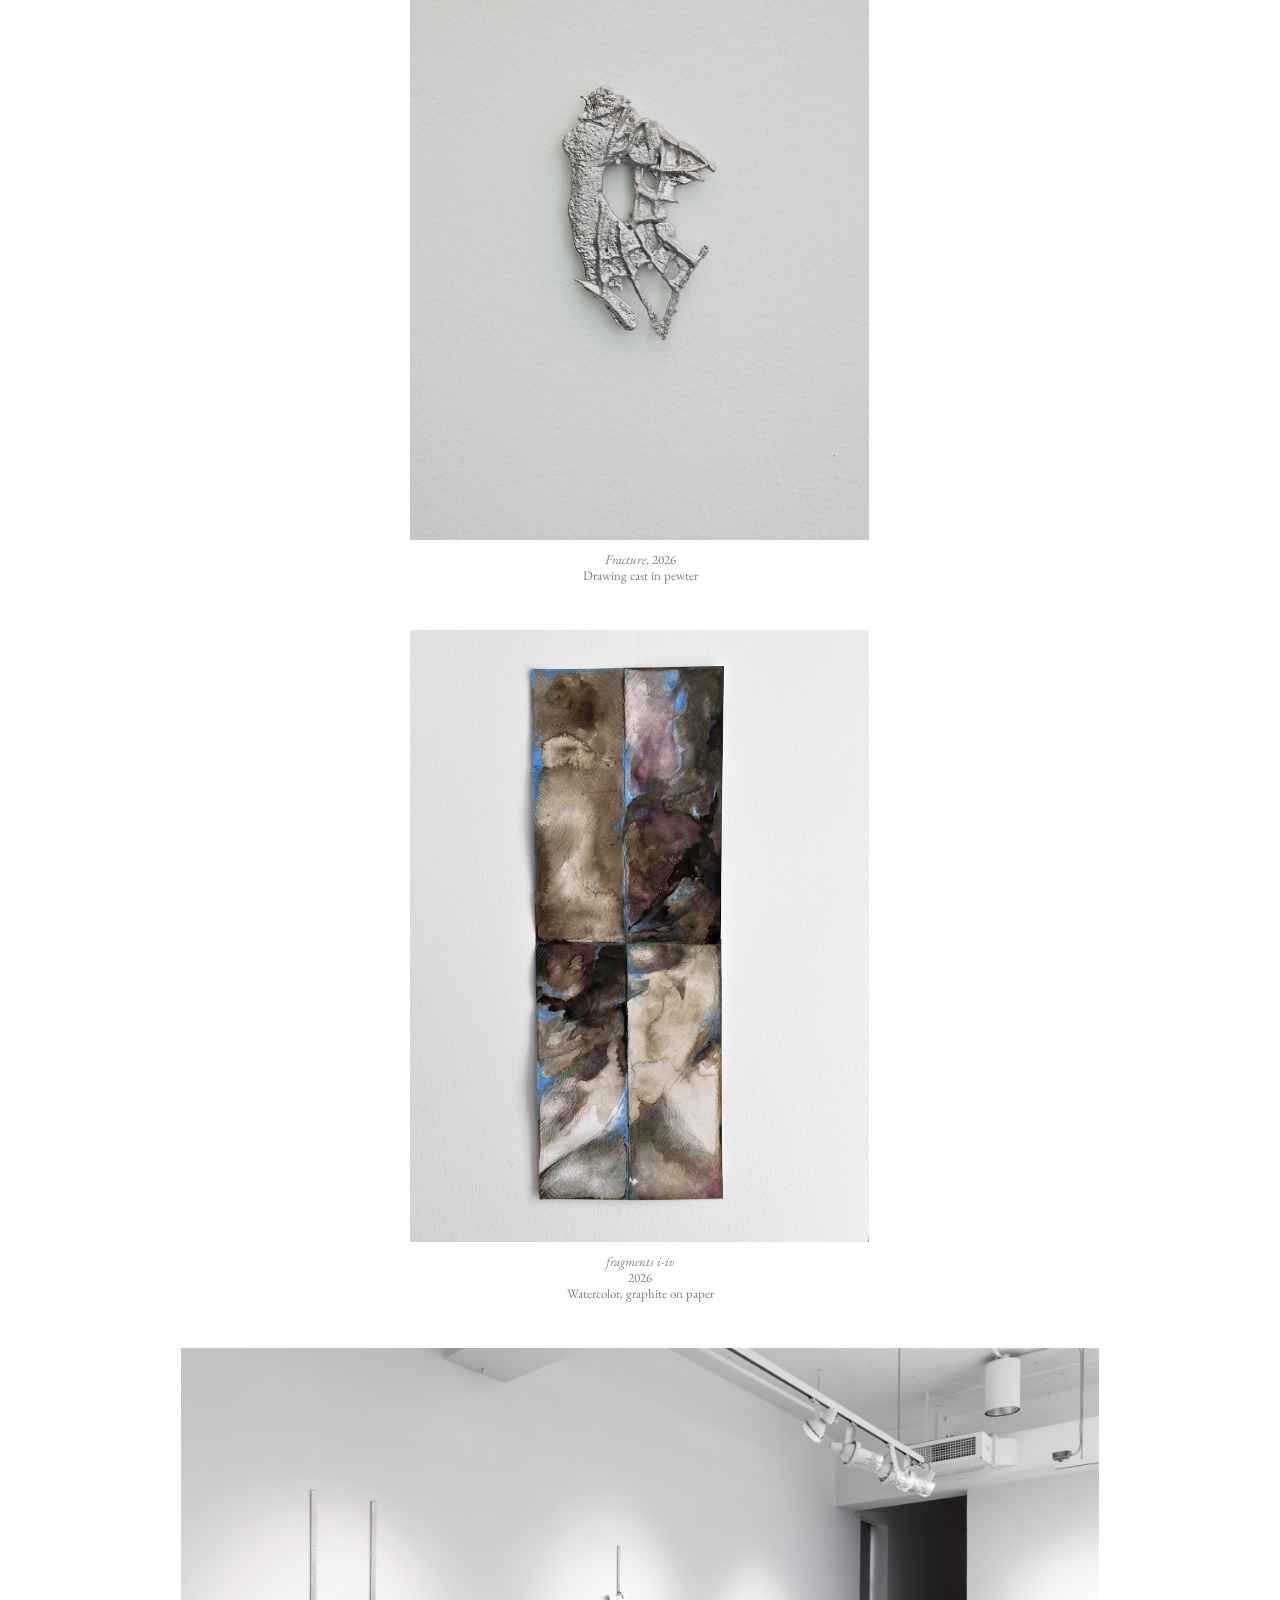
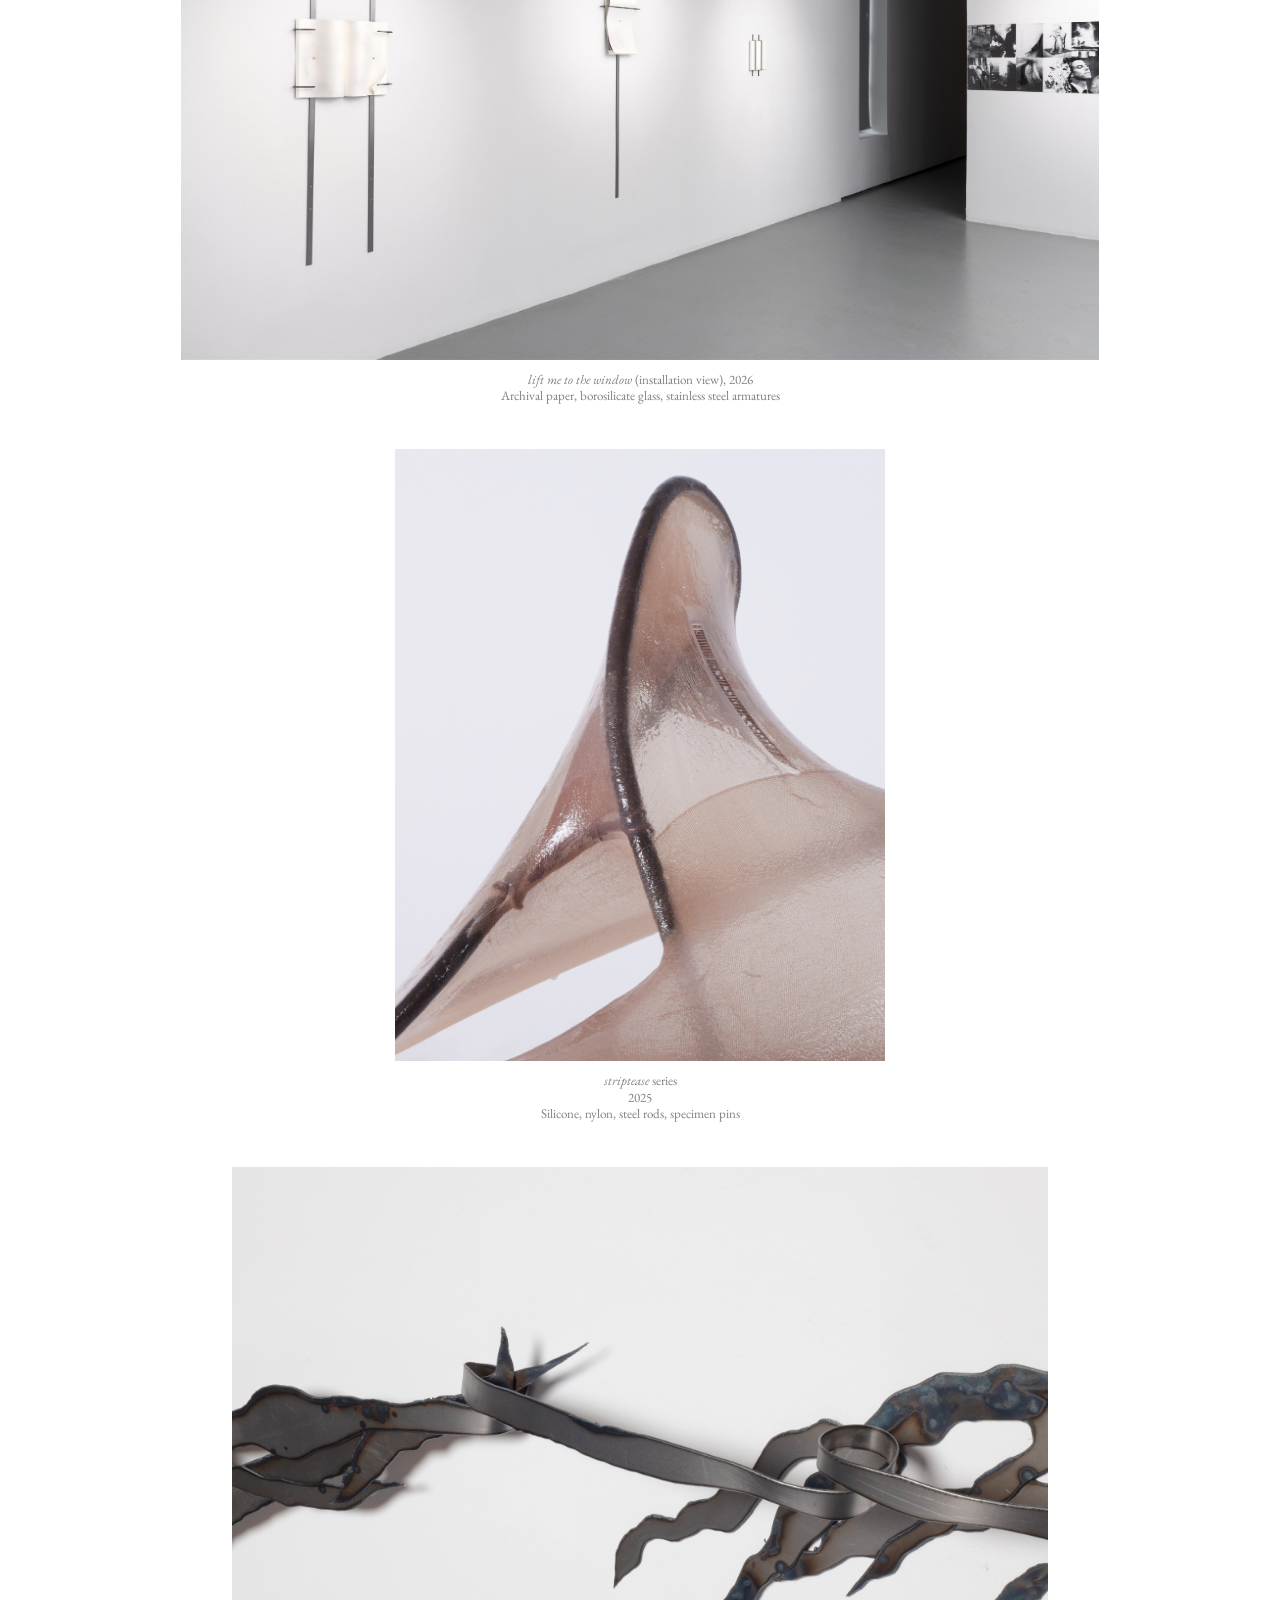
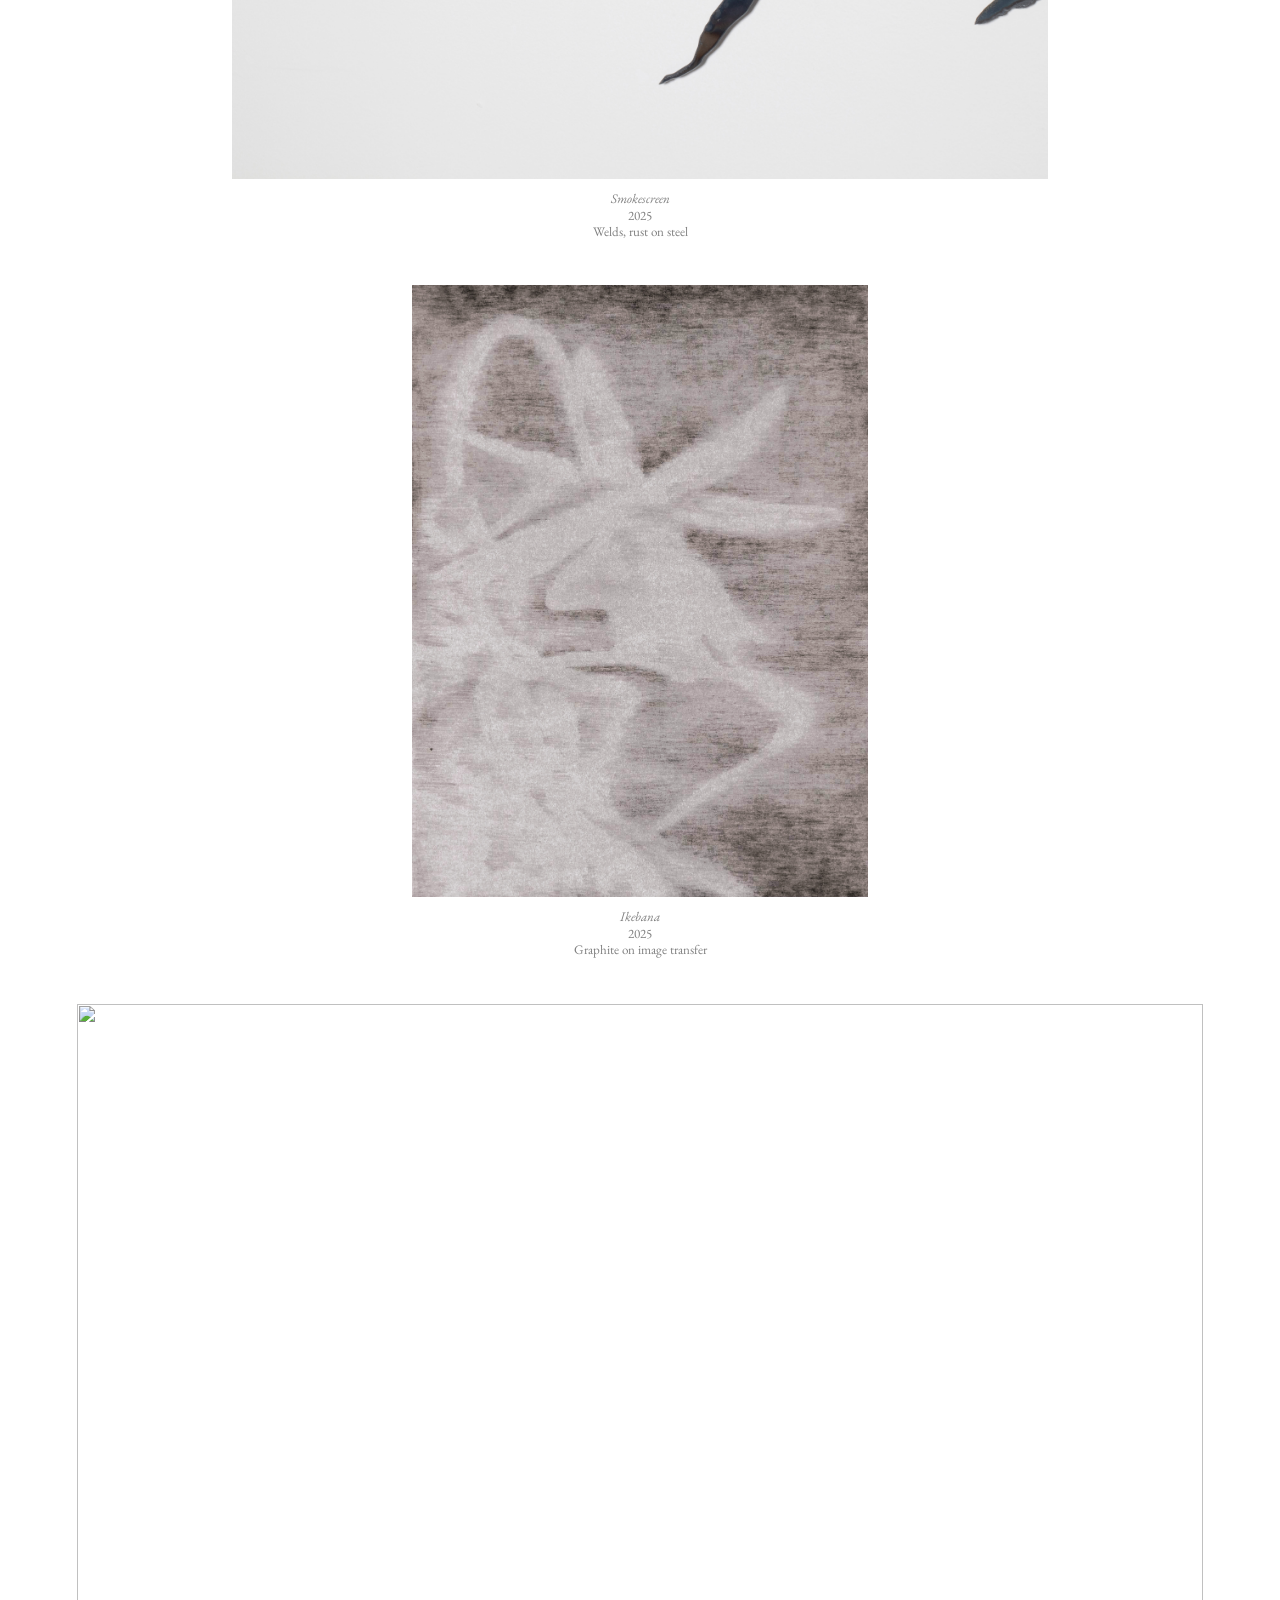
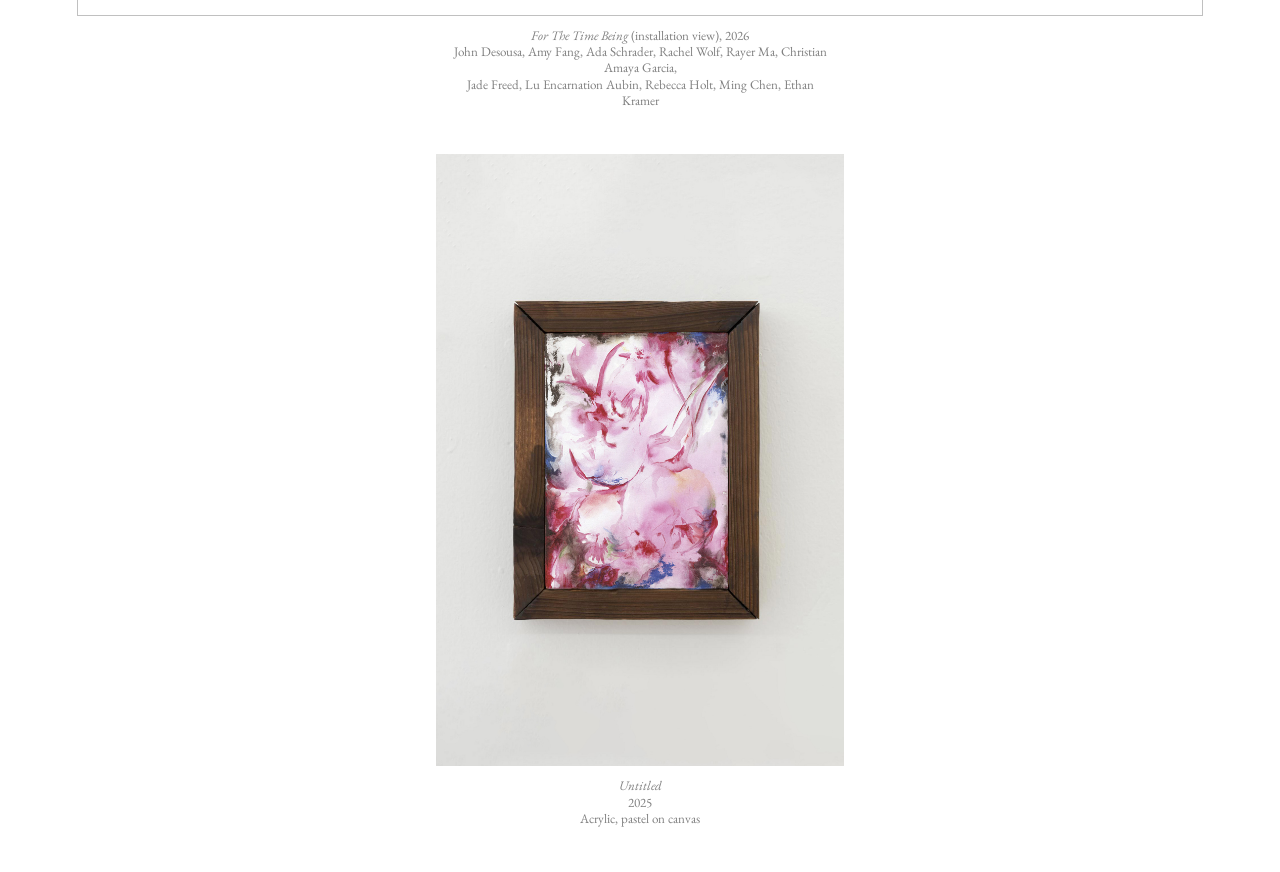
==== commit dfa86bc9: "Update index.html" ====
--- a/index.html
+++ b/index.html
@@ -41,6 +41,9 @@
     <span class="cursor-count">1 / 3</span>
   </div>
     
+
+  <main class="gallery">
+
     <section class="panel">
       <div class="carousel">
         <img src="image1.jpg" class="active">
@@ -56,7 +59,28 @@
       </div>
     </section>
 
-  <main class="gallery">
+    <section class="panel">
+      <div class="carousel">
+        <img src="PHANTOMLINES_softswallow_detail.jpg" class="active">
+        <img src="PHANTOMLINES_softswallow_frontview.jpg">
+        <img src="PHANTOMLINES_softswallow.jpg">
+      </div>
+      <div class="caption">
+        <i>soft swallow</i>, 2026
+        <br>Graphite on board, steel frame, silk sutures
+      </div>
+    </section>
+
+    <section class="panel">
+      <div class="carousel">
+        <img src="20260529_PHANTOM_INSTALL_AMY_FANG_0020_brighter.jpg" class="active">
+      </div>
+      <div class="caption">
+        <i>Fracture</i>, 2026
+        <br>Drawing cast in pewter
+      </div>
+    </section>
+
     <section class="panel">
       <div class="carousel">
         <img src="between.png" class="active">
@@ -68,29 +92,6 @@
         <br>Watercolor, graphite on paper
       </div>
 </section>
-
-    <section class="panel">
-      <div class="carousel">
-        <img src="PHANTOMLINES_softswallow_detail.jpg" class="active">
-        <img src="PHANTOMLINES_softswallow_frontview.jpg">
-        <img src="PHANTOMLINES_softswallow.jpg">
-      </div>
-      <div class="caption">
-        <i>soft swallow</i>, 2026
-        <br>Graphite on board, steel frame, silk sutures
-      </div>
-
-    </section>
-
-    <section class="panel">
-      <div class="carousel">
-        <img src="20260529_PHANTOM_INSTALL_AMY_FANG_0020_brighter.jpg" class="active">
-      </div>
-      <div class="caption">
-        <i>Fracture</i>, 2026
-        <br>Drawing cast in pewter
-      </div>
-    </section>
 
     <section class="panel">
       <div class="carousel">
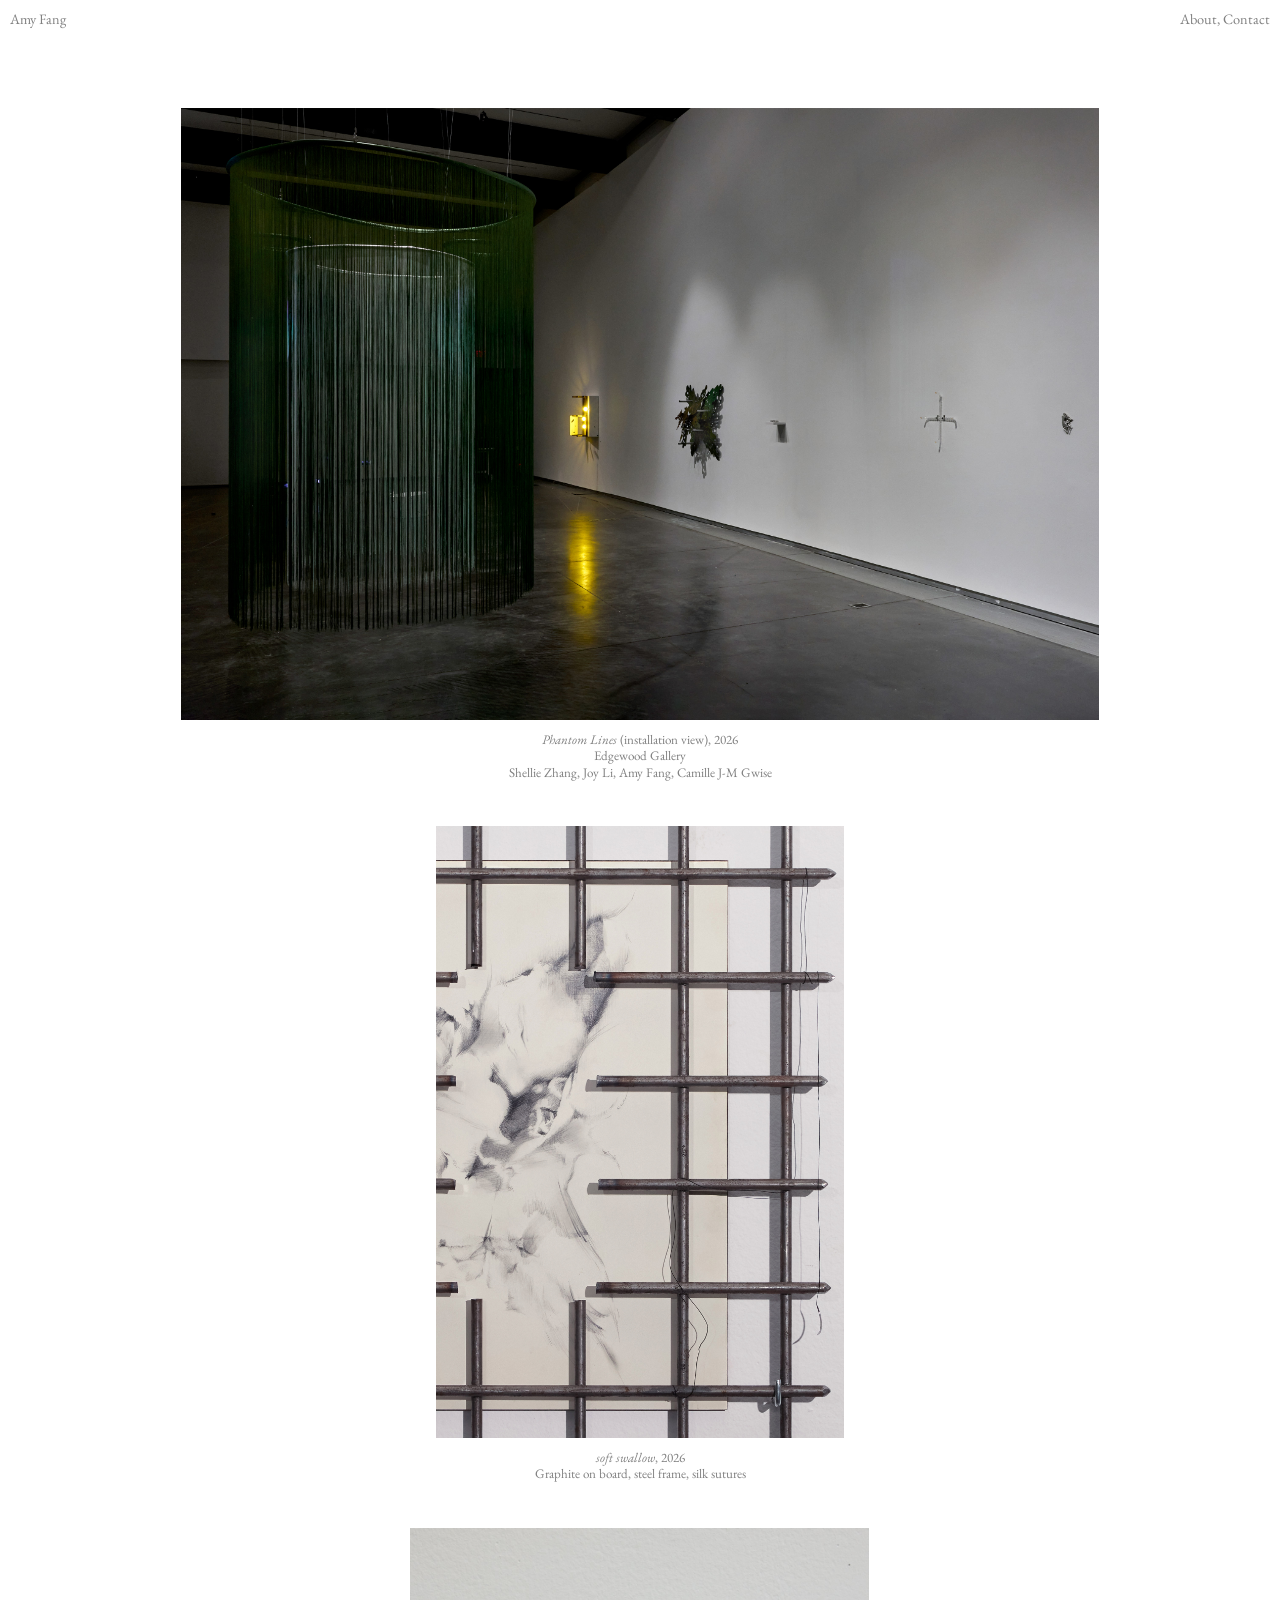
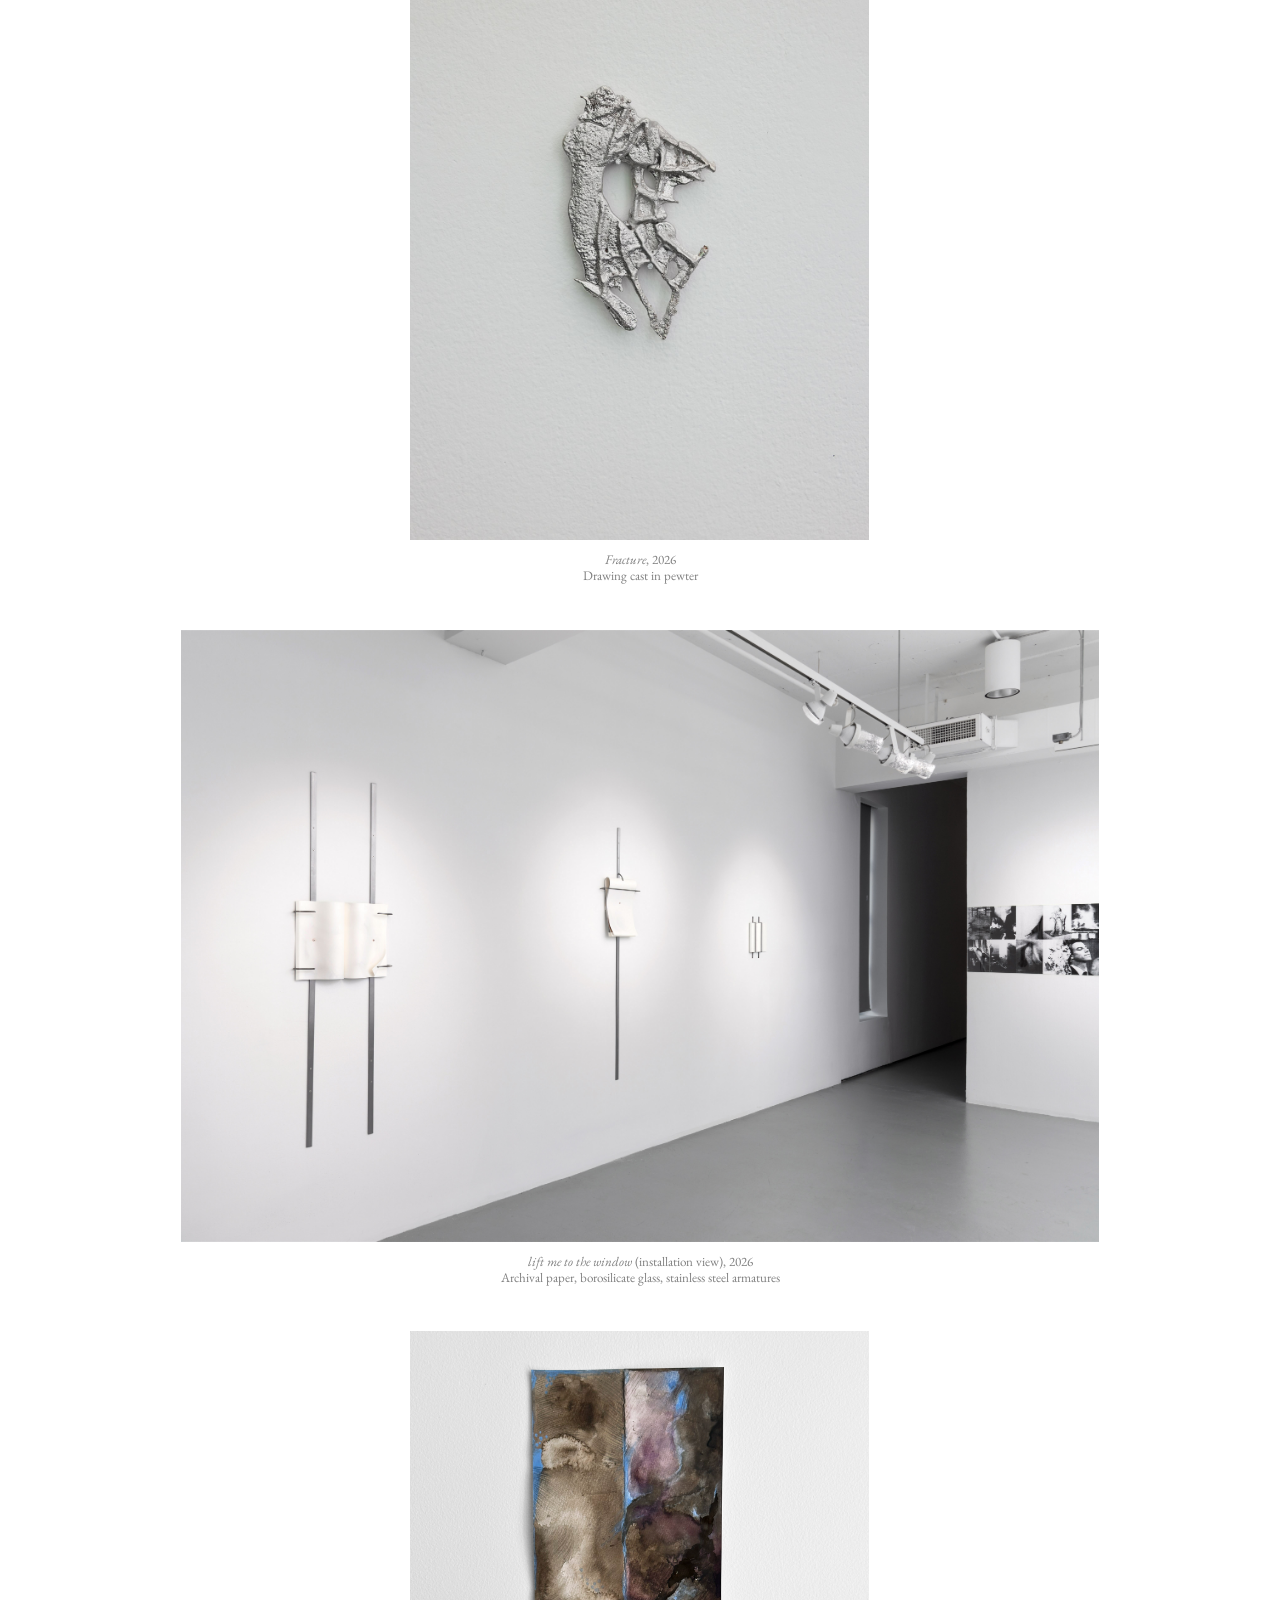
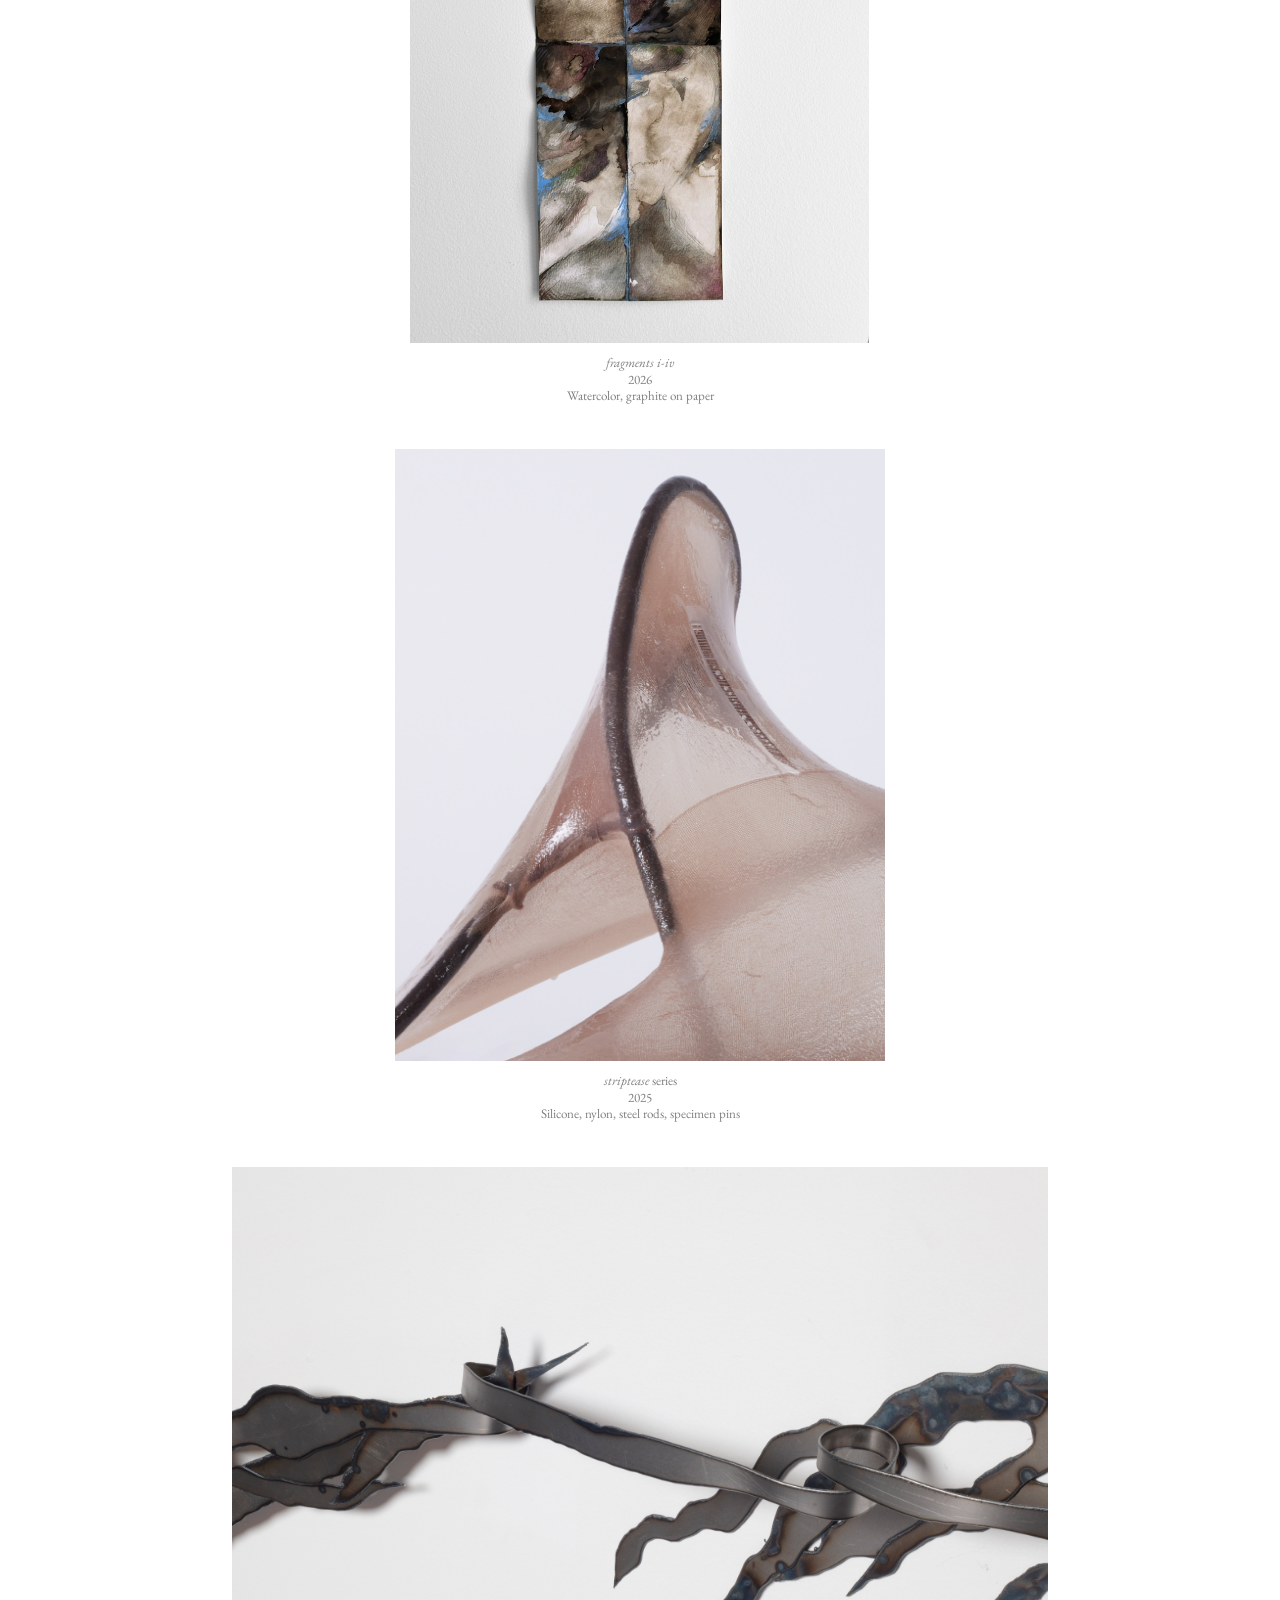
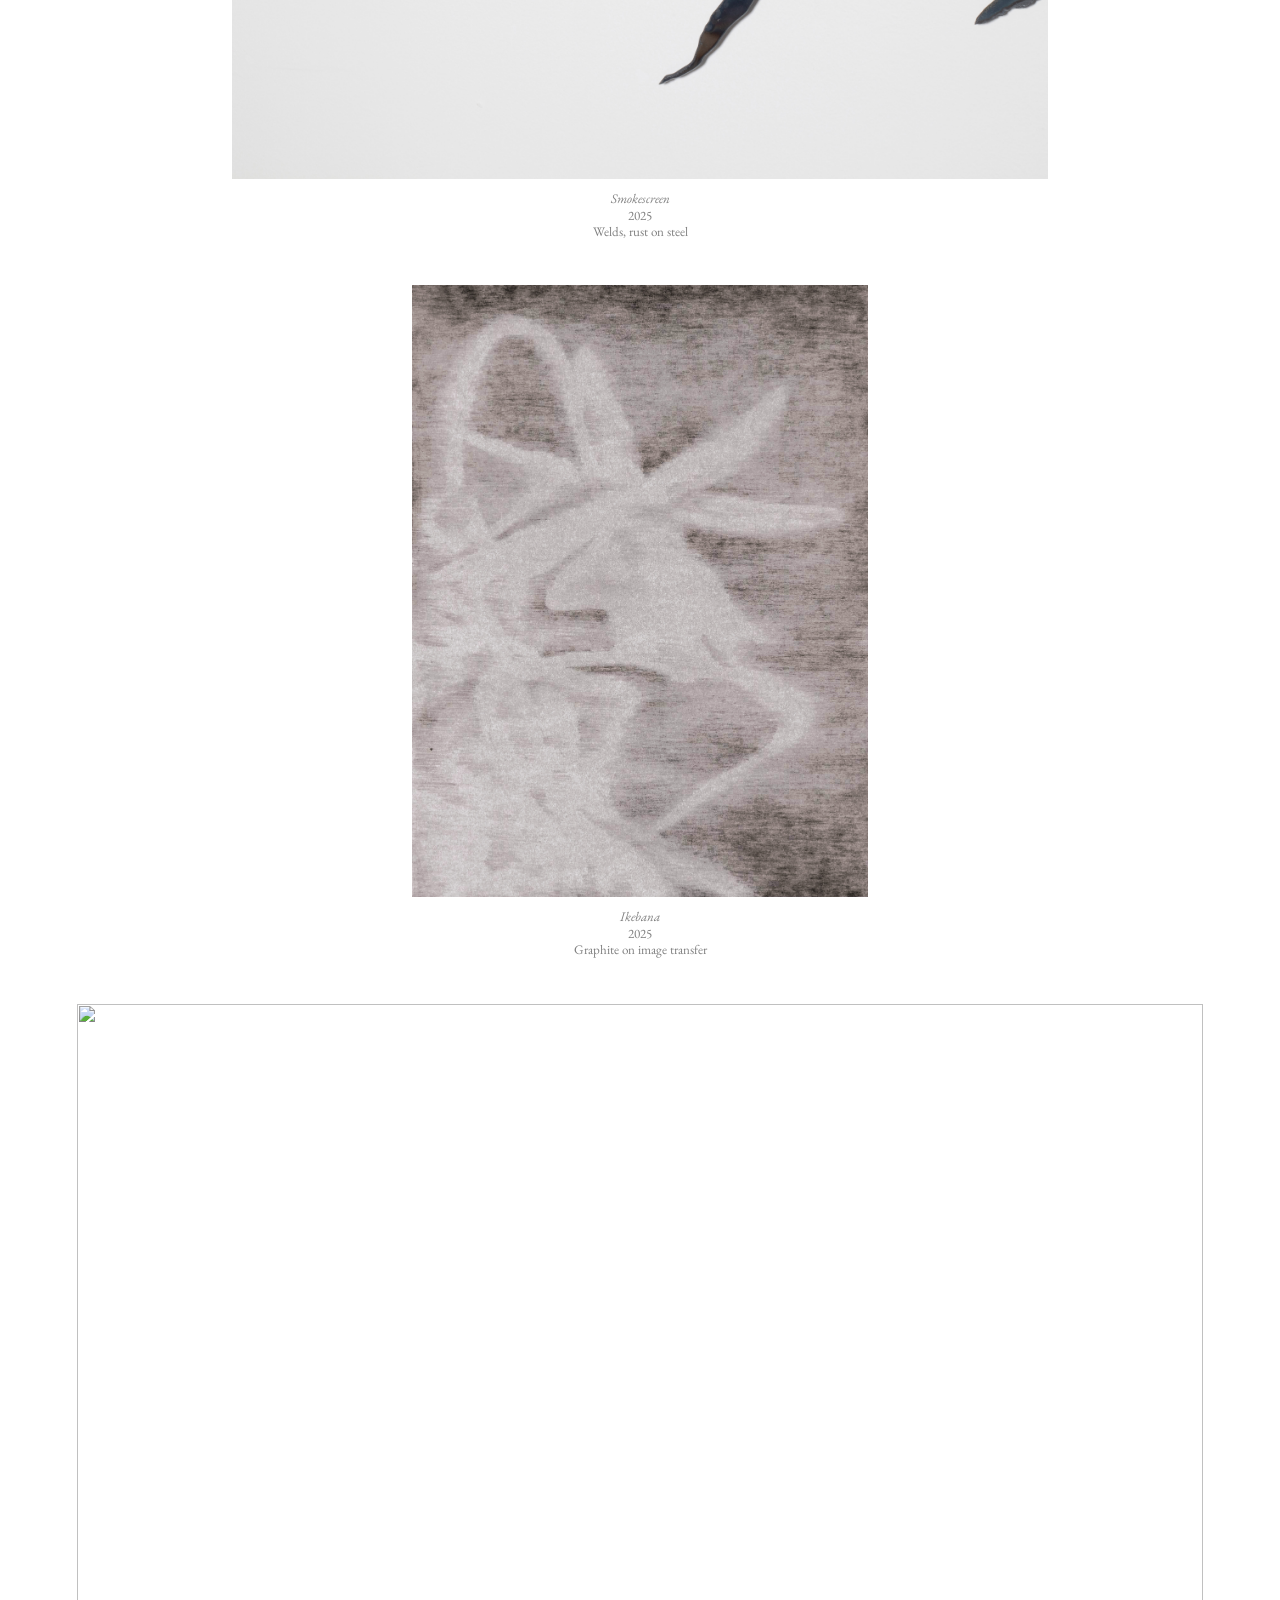
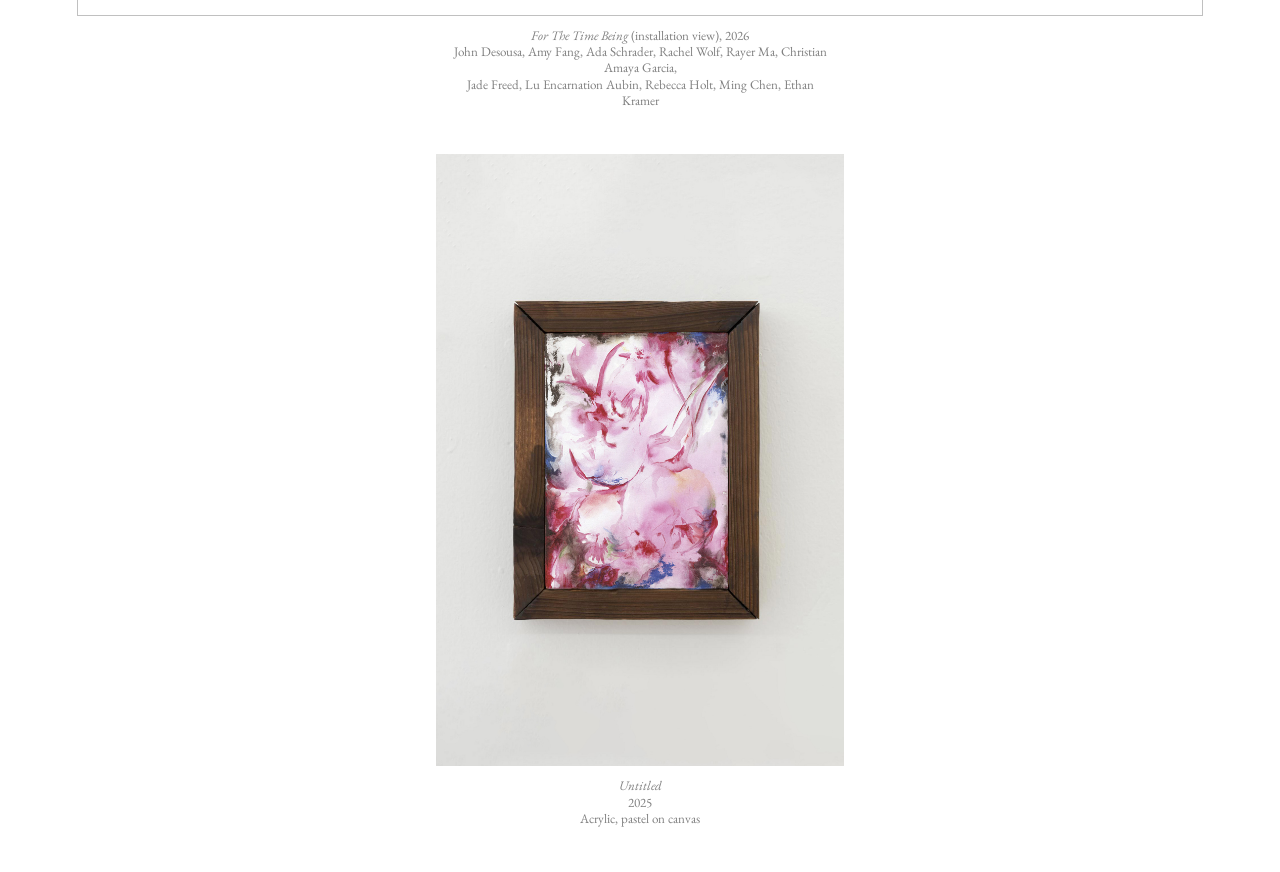
==== commit 1c038261: "Update index.html" ====
--- a/index.html
+++ b/index.html
@@ -83,18 +83,6 @@
 
     <section class="panel">
       <div class="carousel">
-        <img src="between.png" class="active">
-      </div>
-      <div class="caption">
-        <i>fragments i-iv</i>
-        <br>
-        2026
-        <br>Watercolor, graphite on paper
-      </div>
-</section>
-
-    <section class="panel">
-      <div class="carousel">
         <img src="liftmetothewindow_1.jpg" class="active">
         <img src="liftmetothewindow_2.jpg">
         <img src="liftmetothewindow_3.jpg">
@@ -105,6 +93,18 @@
         Archival paper, borosilicate glass, stainless steel armatures
       </div>
     </section>
+
+    <section class="panel">
+      <div class="carousel">
+        <img src="between.png" class="active">
+      </div>
+      <div class="caption">
+        <i>fragments i-iv</i>
+        <br>
+        2026
+        <br>Watercolor, graphite on paper
+      </div>
+</section>
 
     <section class="panel">
       <div class="carousel">
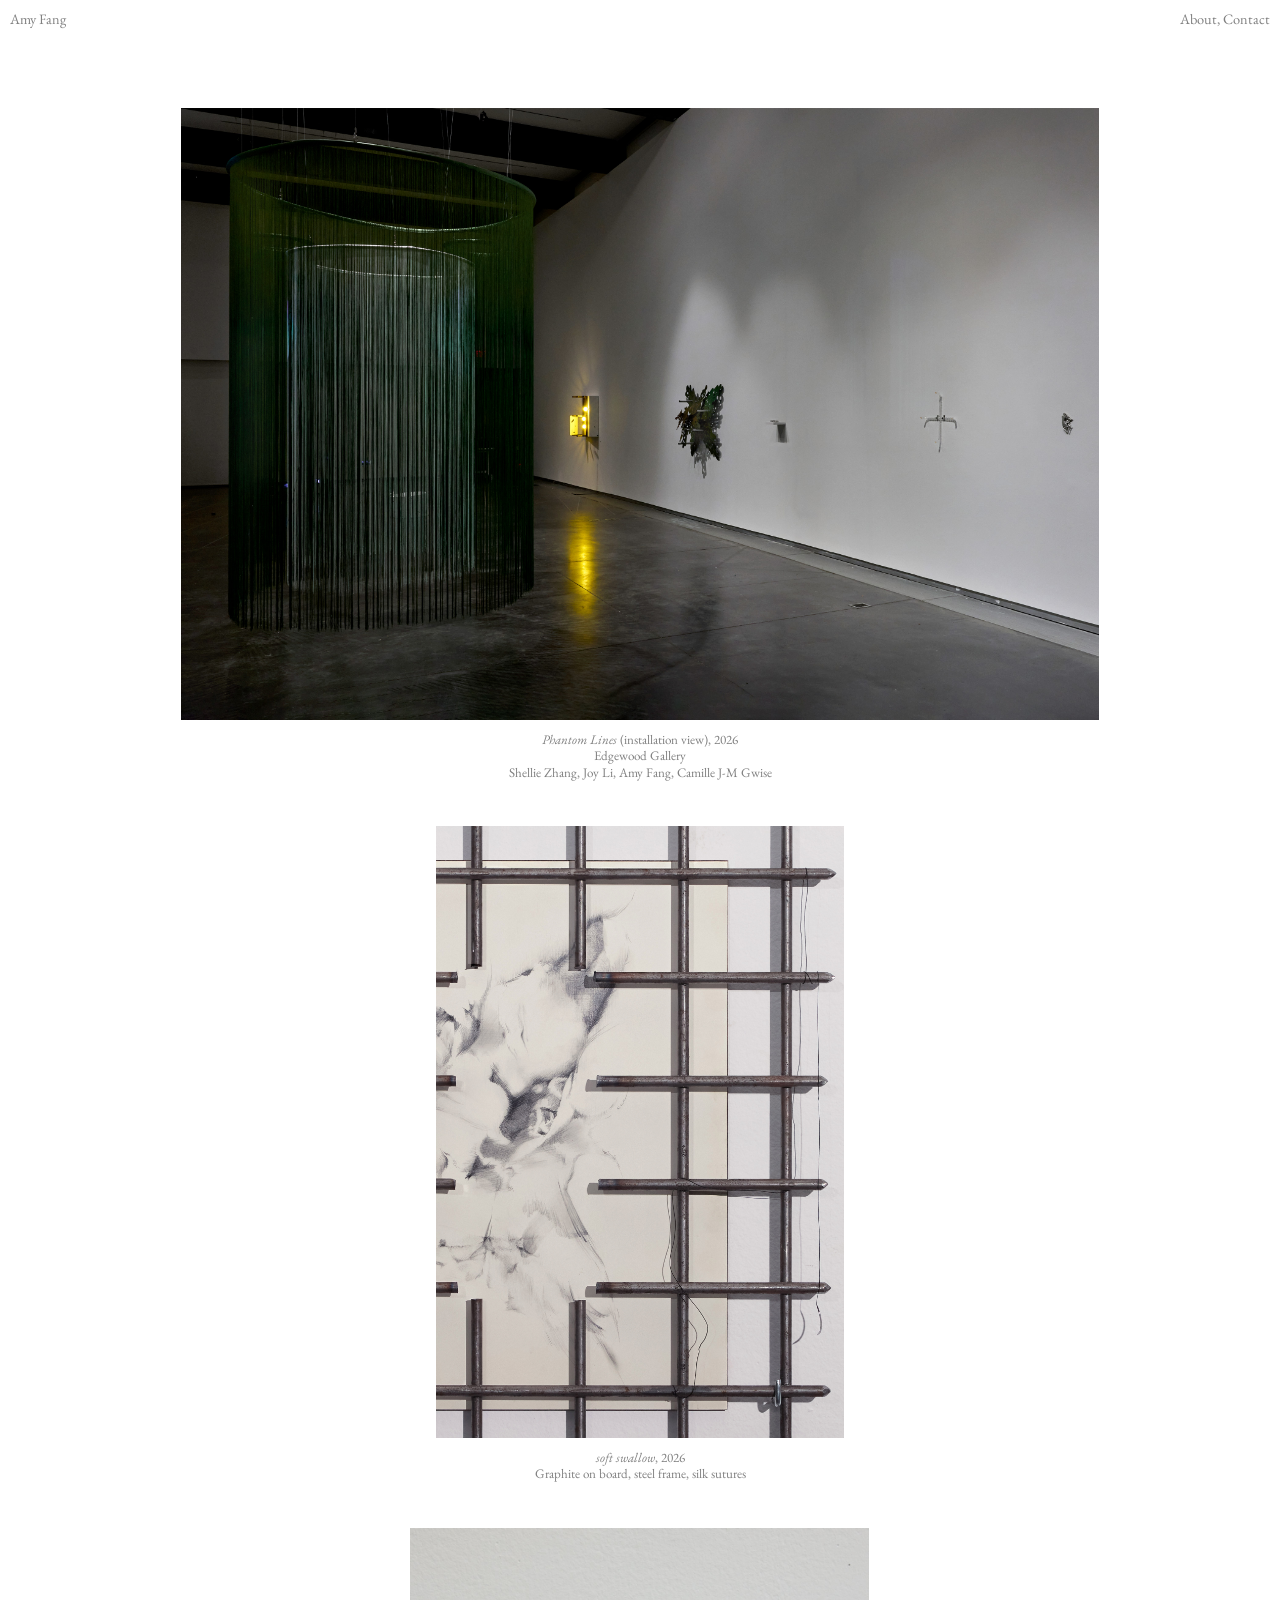
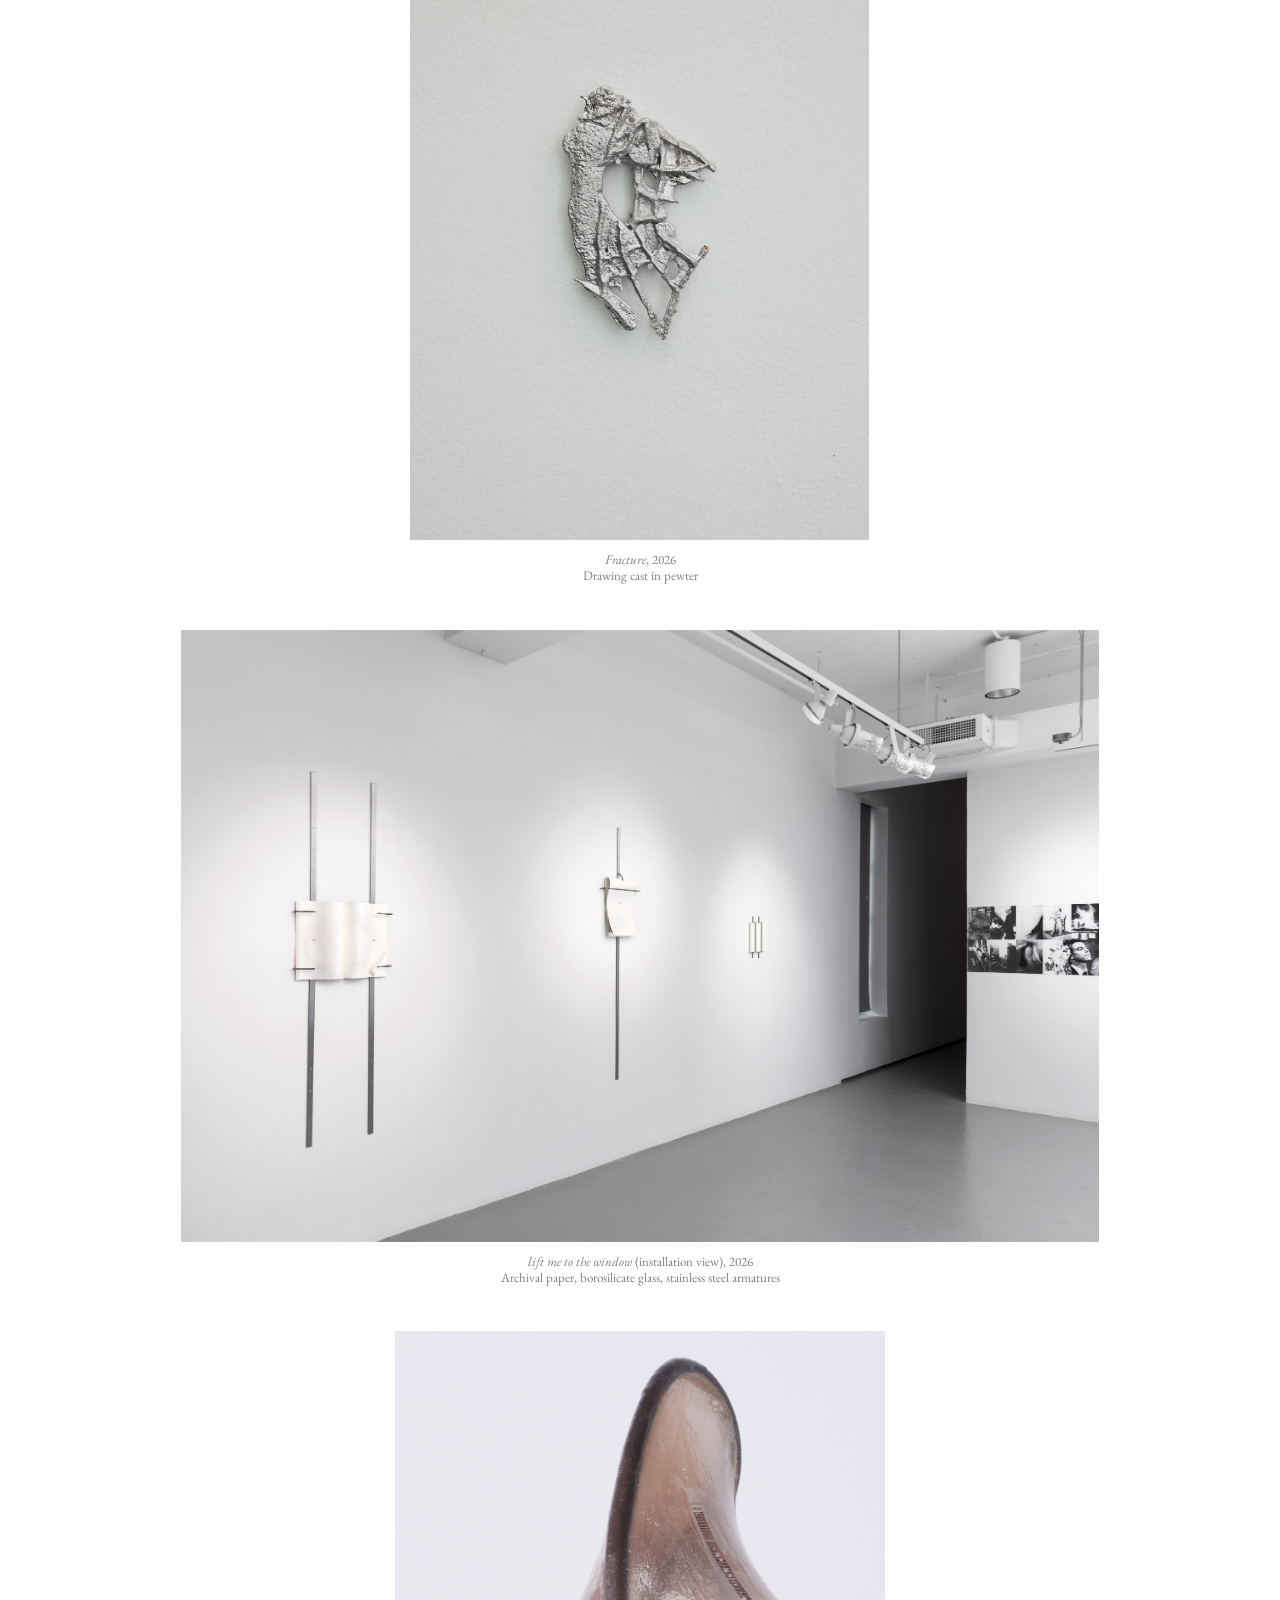
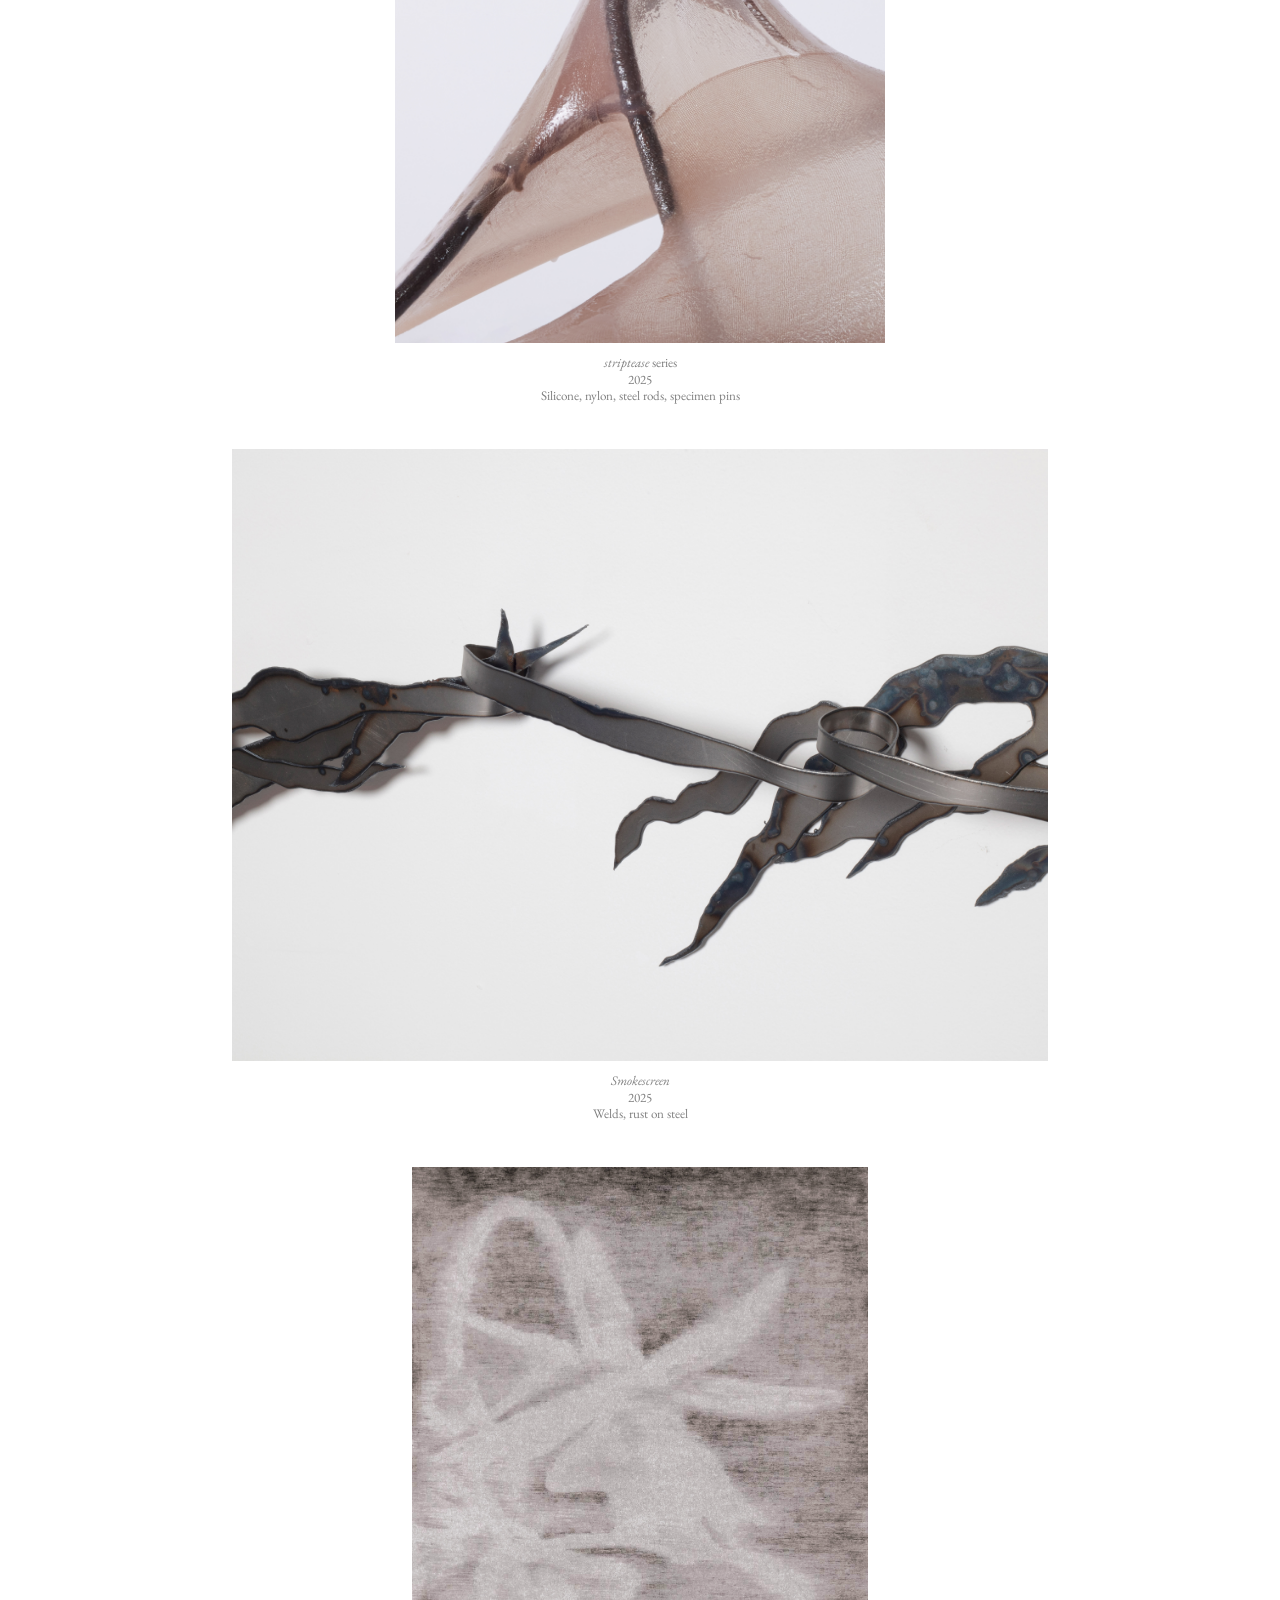
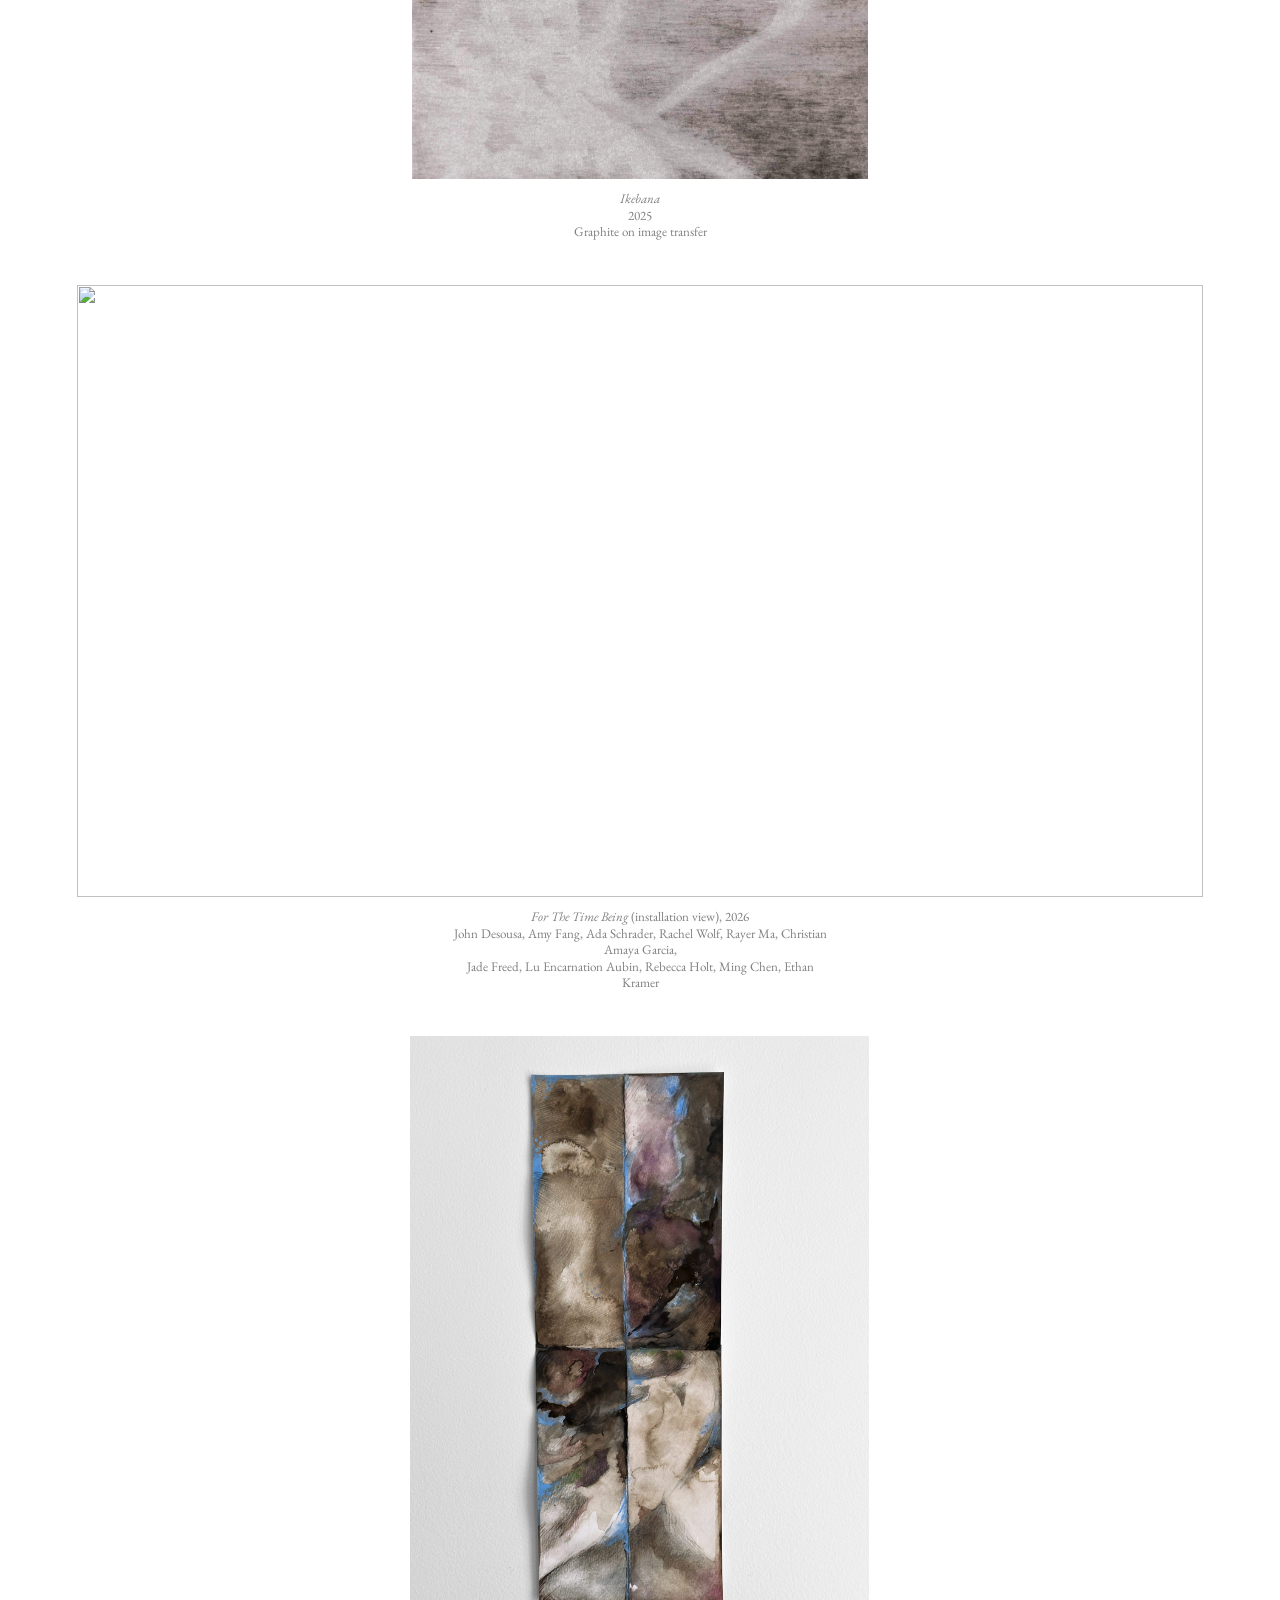
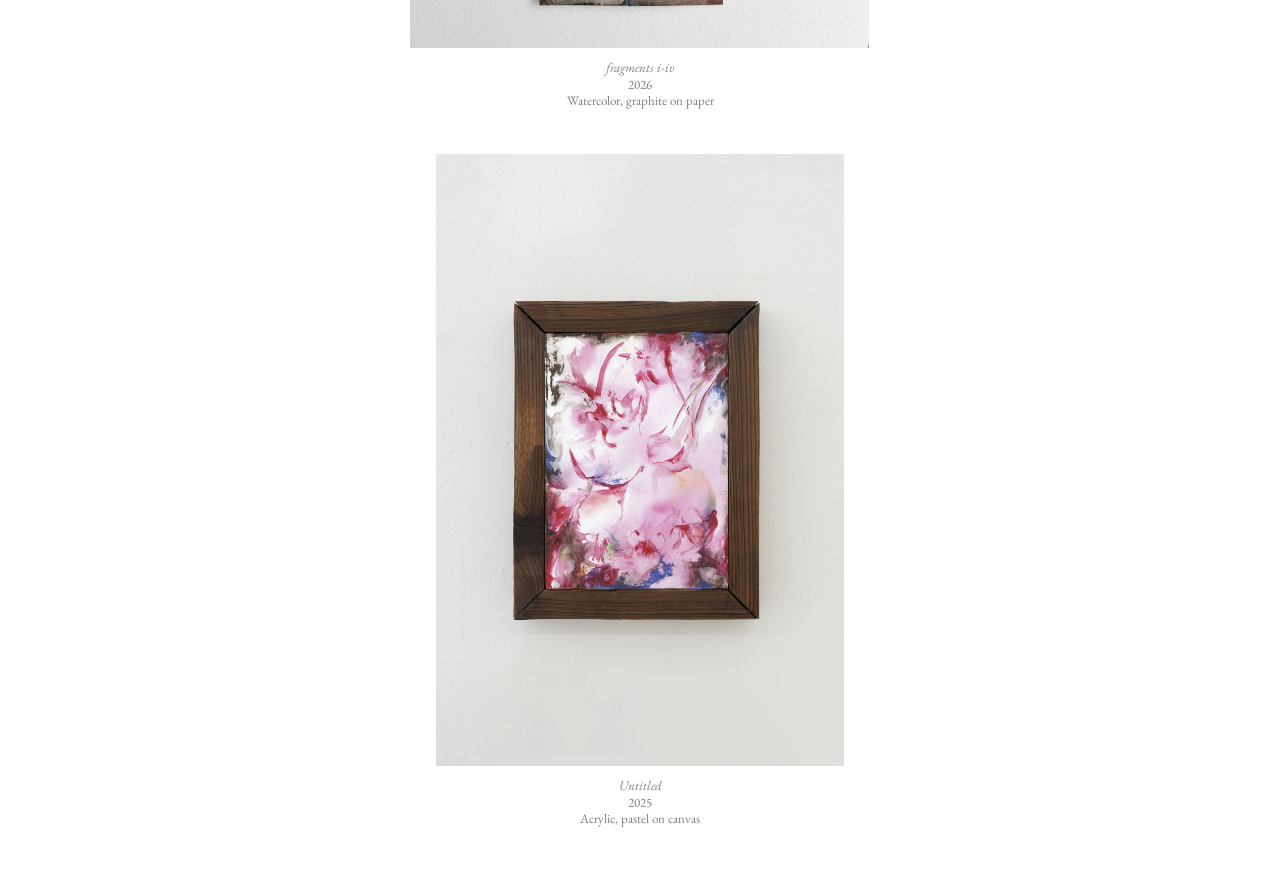
==== commit 783b04cc: "Update index.html" ====
--- a/index.html
+++ b/index.html
@@ -96,18 +96,6 @@
 
     <section class="panel">
       <div class="carousel">
-        <img src="between.png" class="active">
-      </div>
-      <div class="caption">
-        <i>fragments i-iv</i>
-        <br>
-        2026
-        <br>Watercolor, graphite on paper
-      </div>
-</section>
-
-    <section class="panel">
-      <div class="carousel">
         <img src="striptease_1.jpg" class="active">
         <img src="striptease_2.jpg">
         <img src="striptease_3.jpg">
@@ -170,6 +158,18 @@
     </section>
 
     <section class="panel">
+      <div class="carousel">
+        <img src="between.png" class="active">
+      </div>
+      <div class="caption">
+        <i>fragments i-iv</i>
+        <br>
+        2026
+        <br>Watercolor, graphite on paper
+      </div>
+</section>
+
+    <section class="panel">
       <div class="carousel last-image">
         <img src="untitled.jpg" class="active">
       </div>
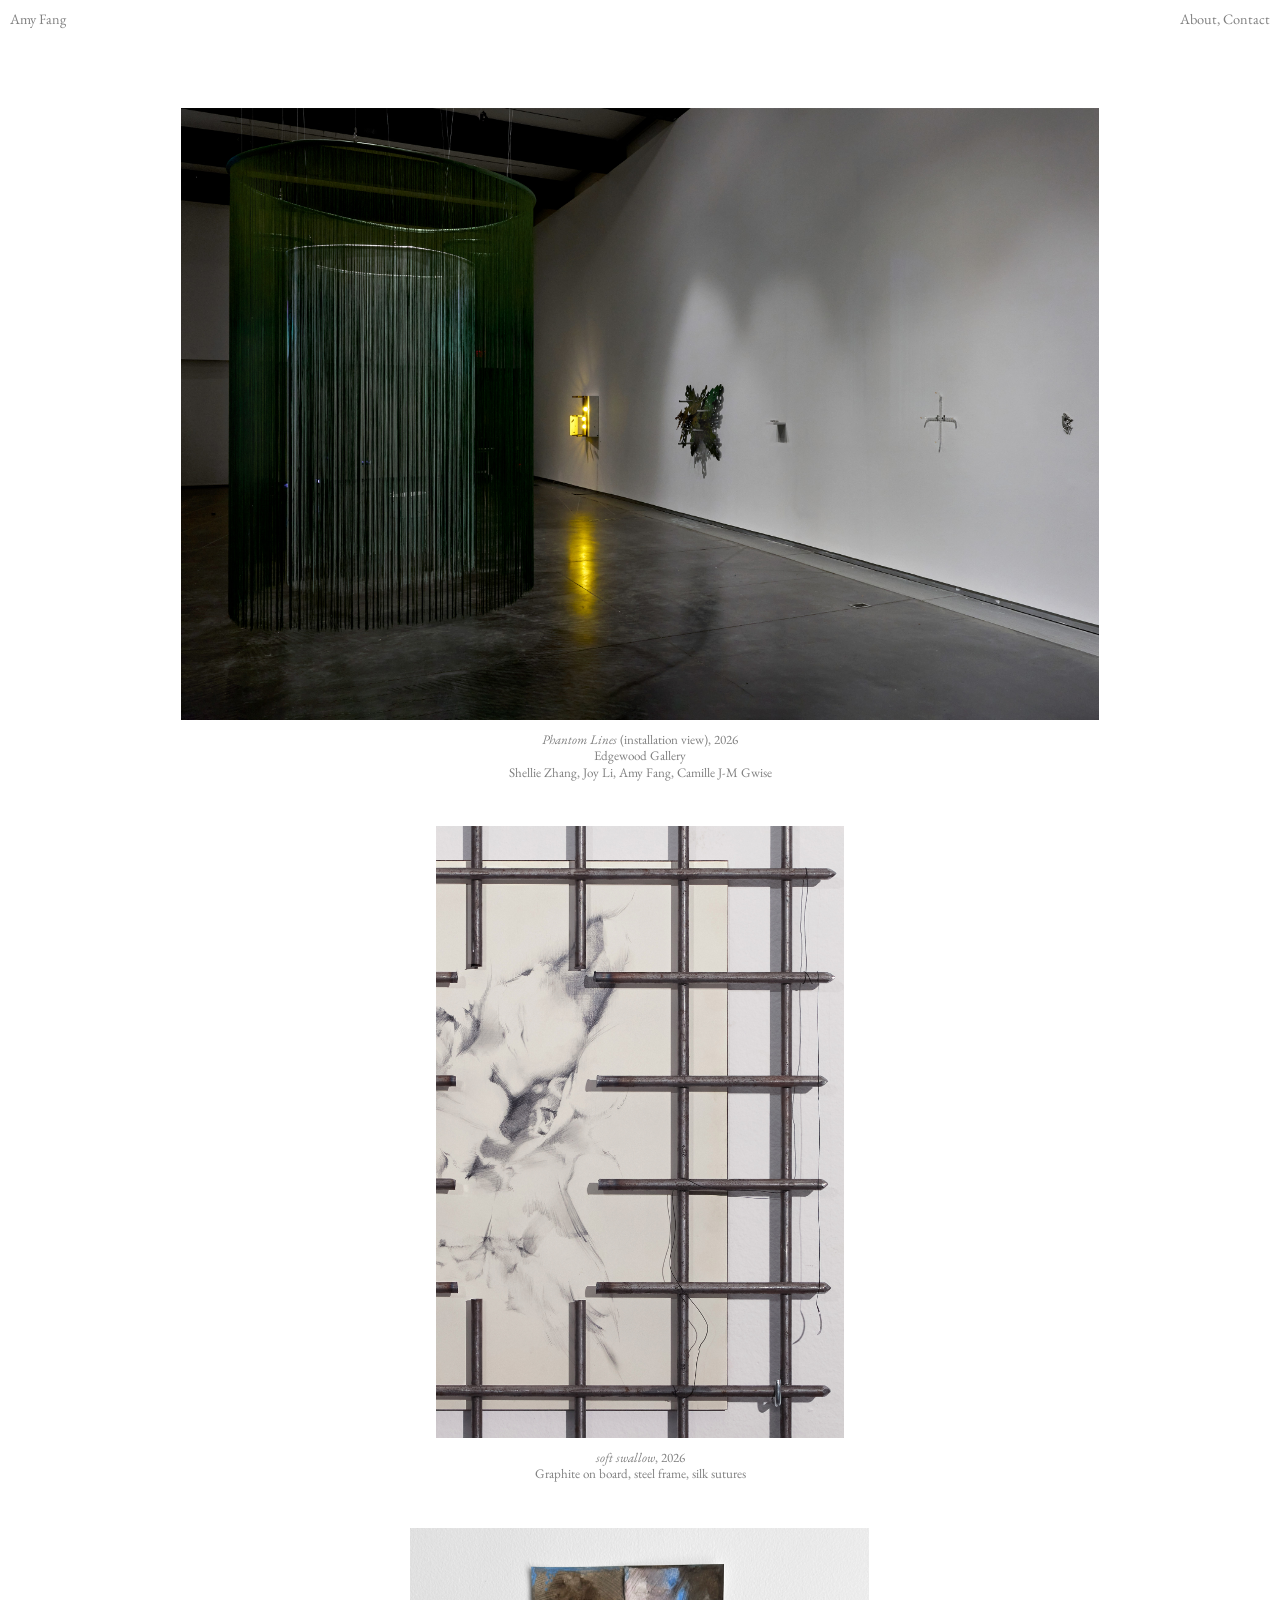
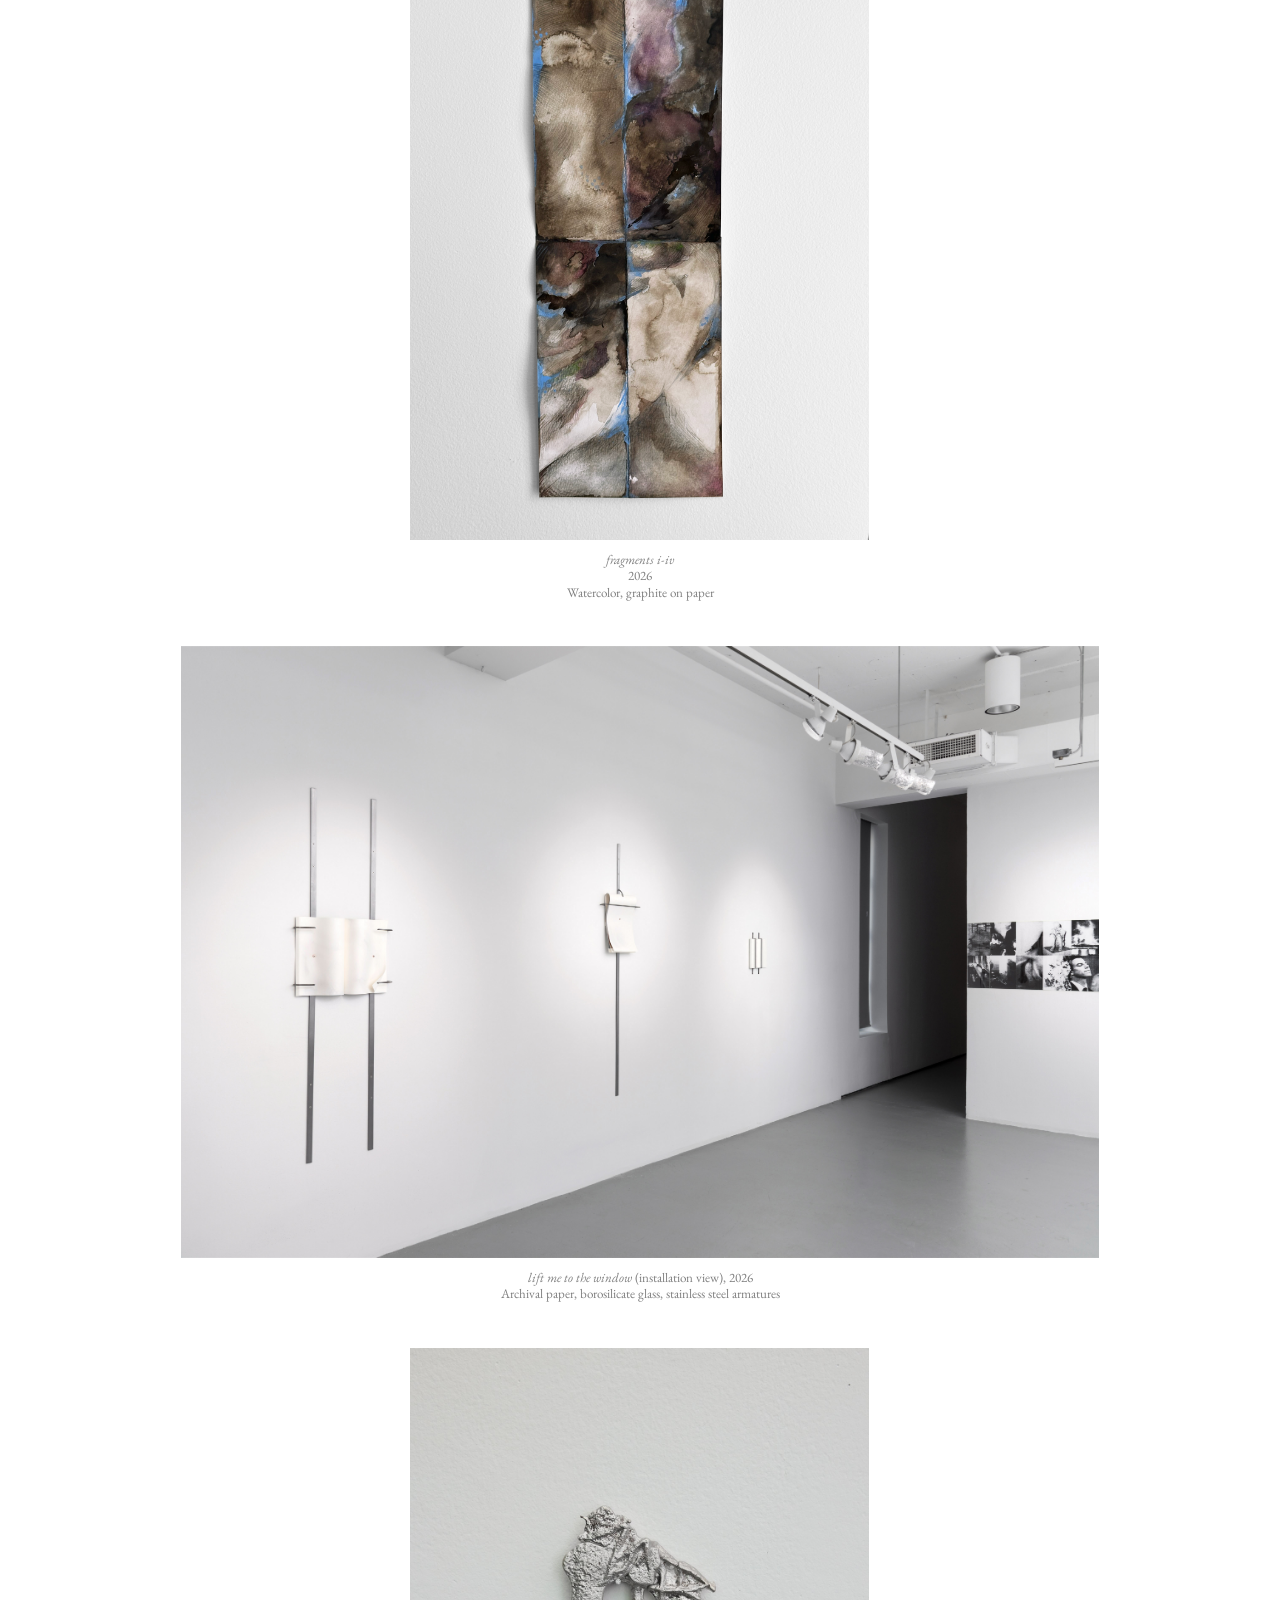
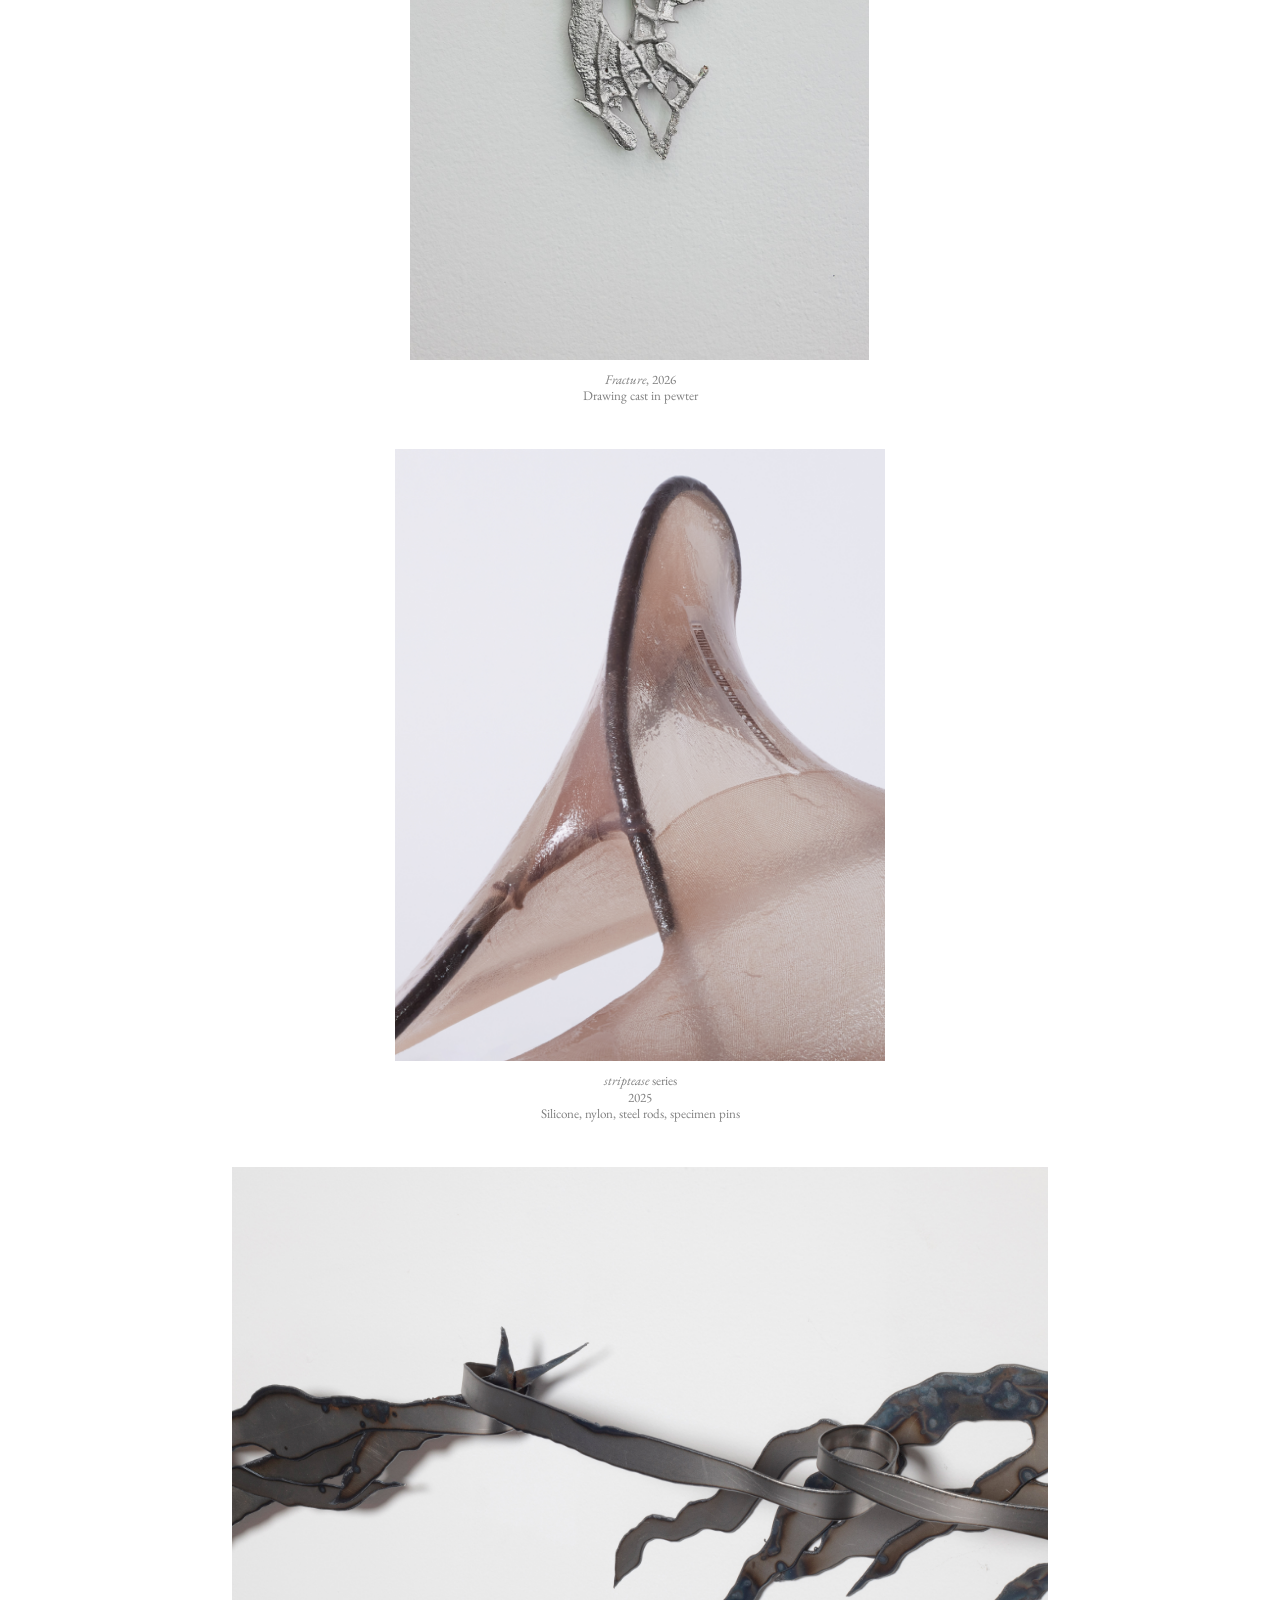
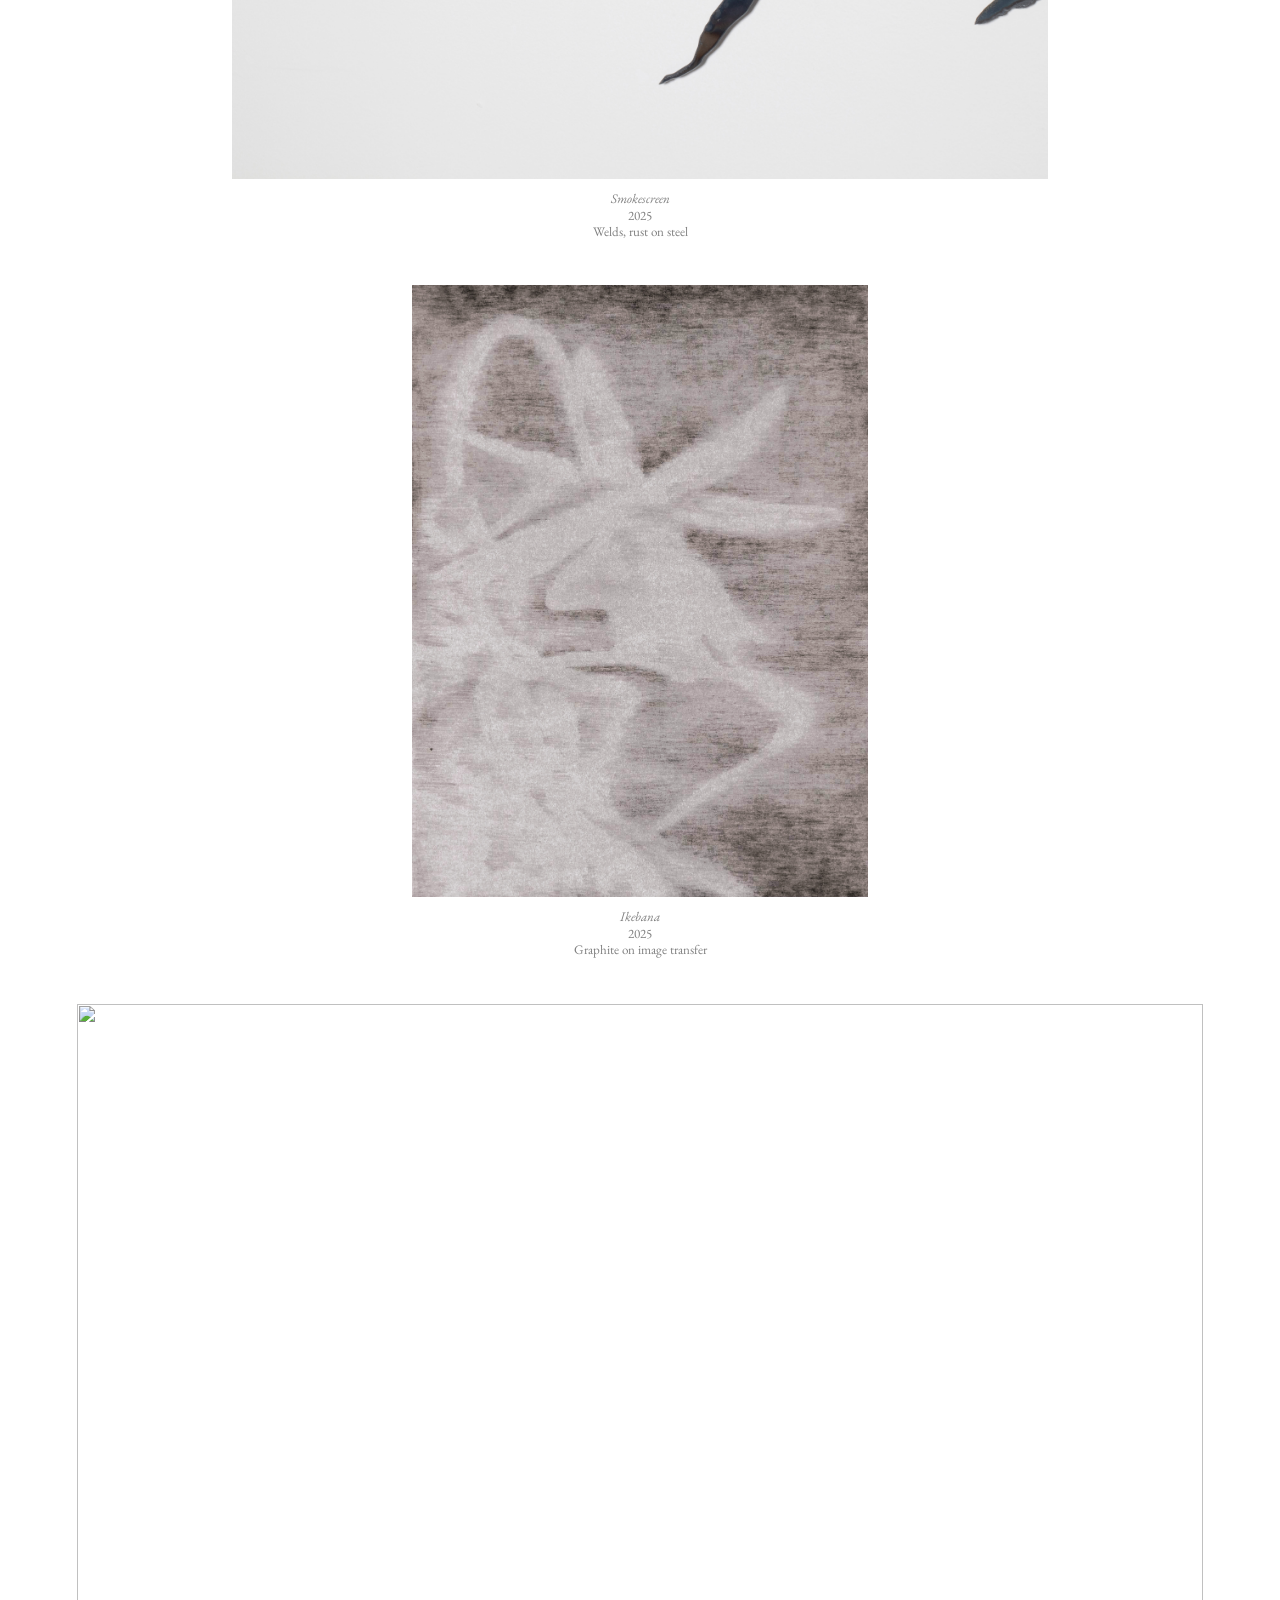
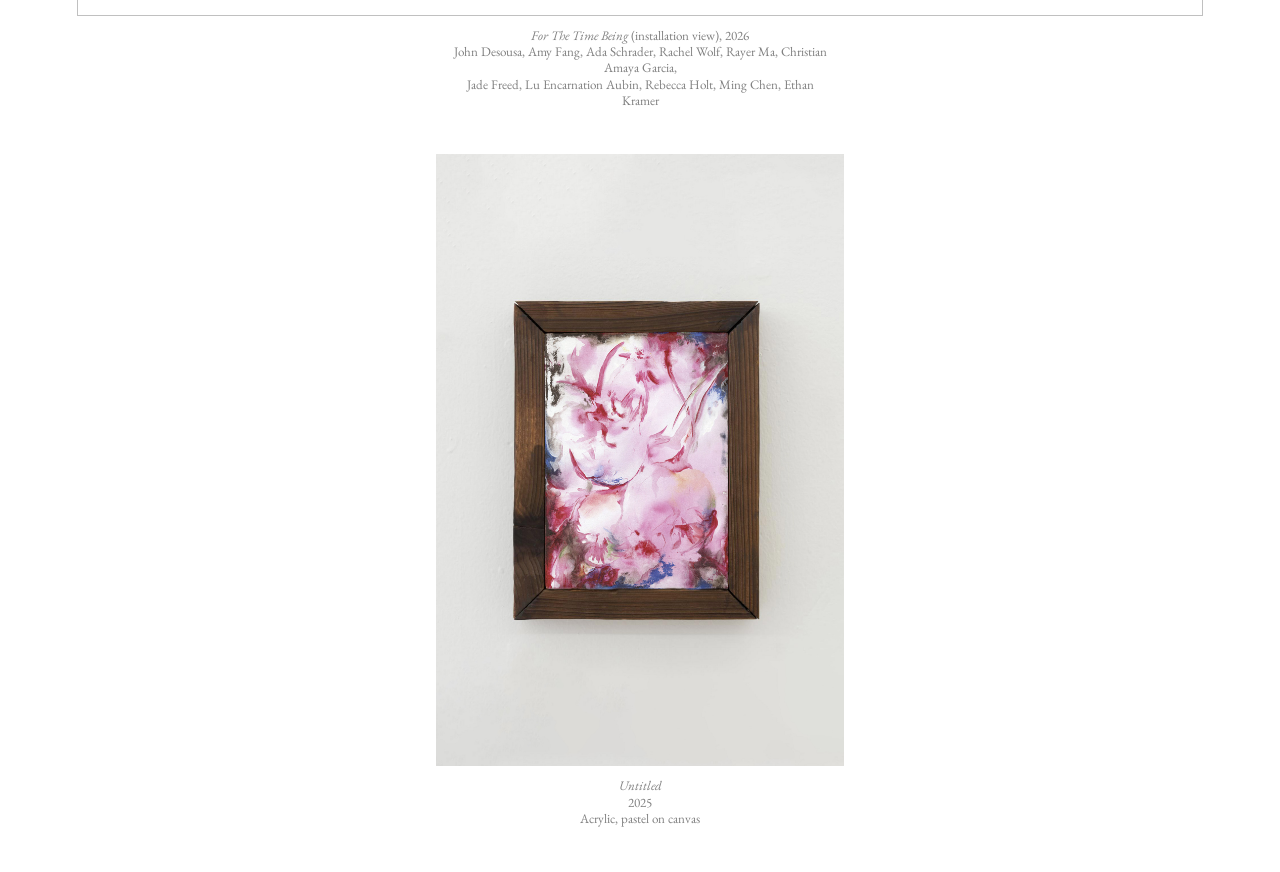
==== commit 658d6fa9: "Update index.html" ====
--- a/index.html
+++ b/index.html
@@ -73,13 +73,15 @@
 
     <section class="panel">
       <div class="carousel">
-        <img src="20260529_PHANTOM_INSTALL_AMY_FANG_0020_brighter.jpg" class="active">
+        <img src="between.png" class="active">
       </div>
       <div class="caption">
-        <i>Fracture</i>, 2026
-        <br>Drawing cast in pewter
+        <i>fragments i-iv</i>
+        <br>
+        2026
+        <br>Watercolor, graphite on paper
       </div>
-    </section>
+</section>
 
     <section class="panel">
       <div class="carousel">
@@ -91,6 +93,16 @@
         <i>lift me to the window</i> (installation view), 2026
         <br>
         Archival paper, borosilicate glass, stainless steel armatures
+      </div>
+    </section>
+
+    <section class="panel">
+      <div class="carousel">
+        <img src="20260529_PHANTOM_INSTALL_AMY_FANG_0020_brighter.jpg" class="active">
+      </div>
+      <div class="caption">
+        <i>Fracture</i>, 2026
+        <br>Drawing cast in pewter
       </div>
     </section>
 
@@ -158,18 +170,6 @@
     </section>
 
     <section class="panel">
-      <div class="carousel">
-        <img src="between.png" class="active">
-      </div>
-      <div class="caption">
-        <i>fragments i-iv</i>
-        <br>
-        2026
-        <br>Watercolor, graphite on paper
-      </div>
-</section>
-
-    <section class="panel">
       <div class="carousel last-image">
         <img src="untitled.jpg" class="active">
       </div>
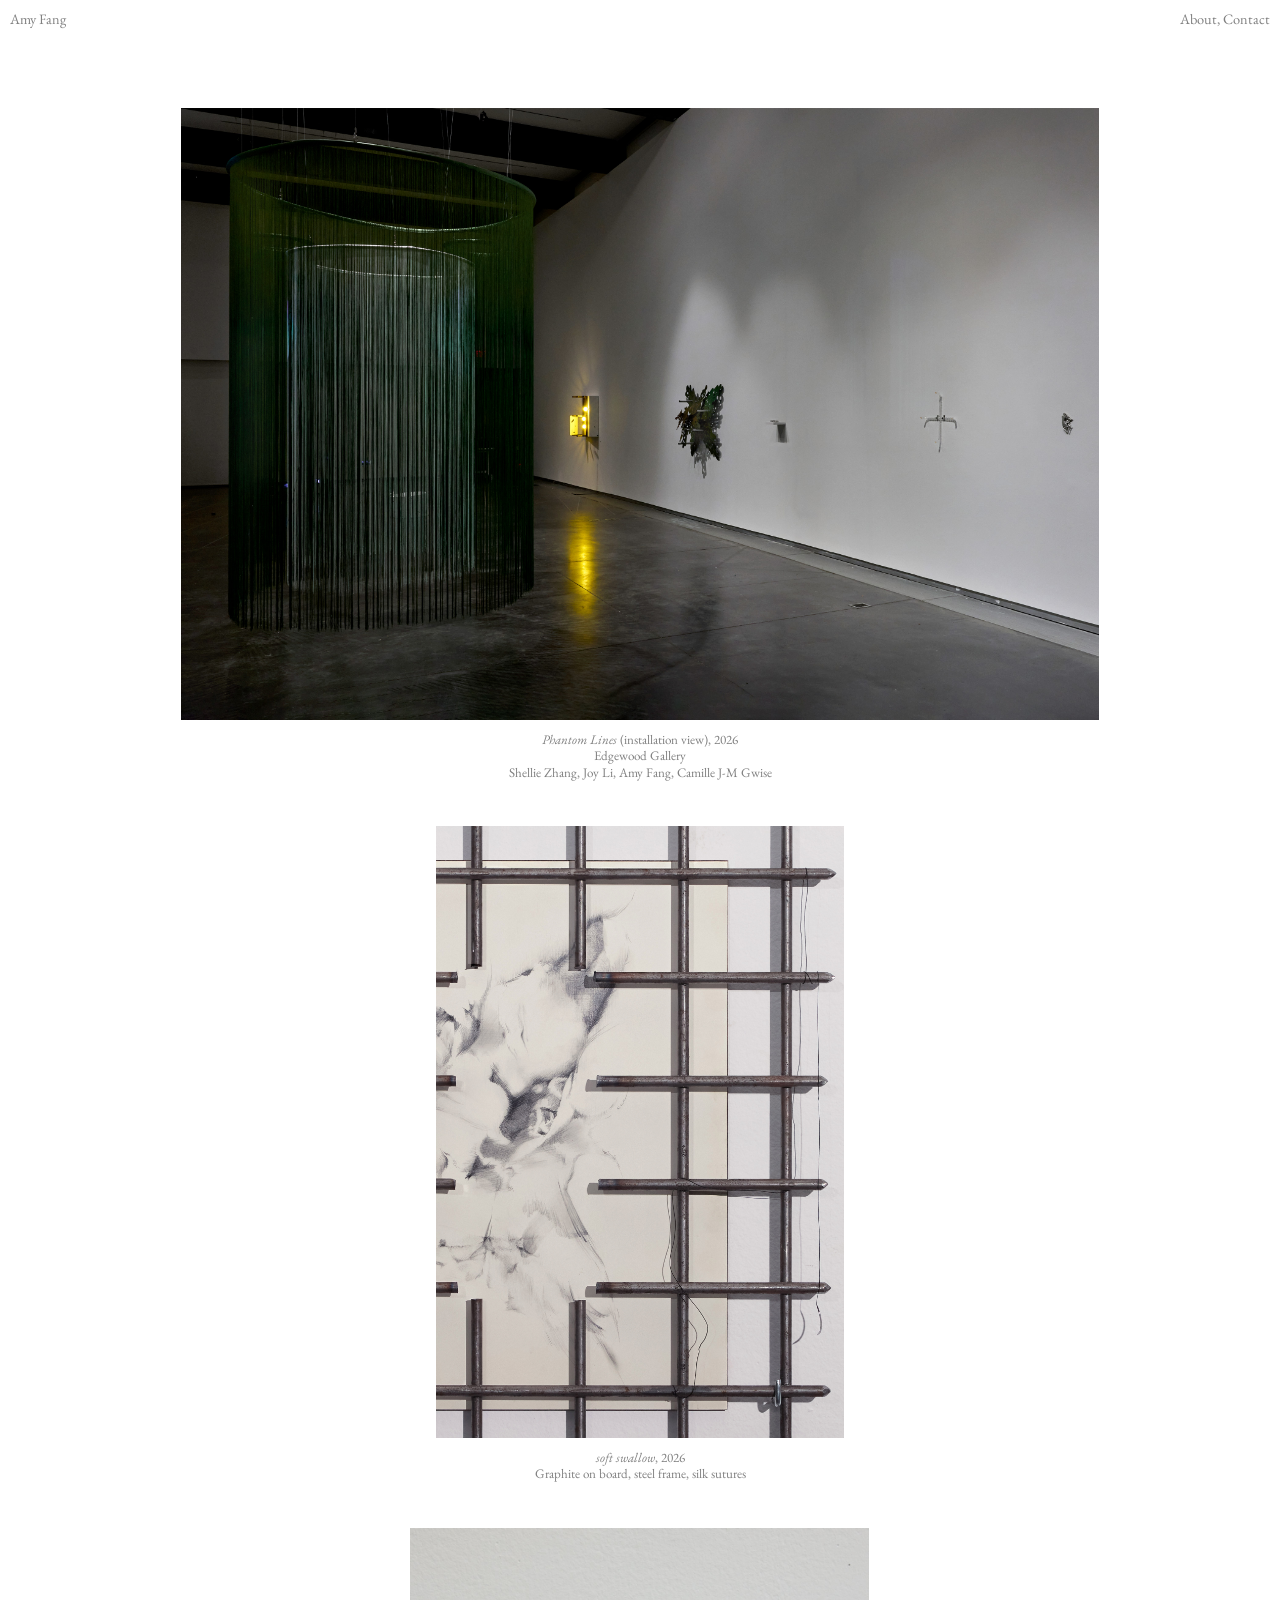
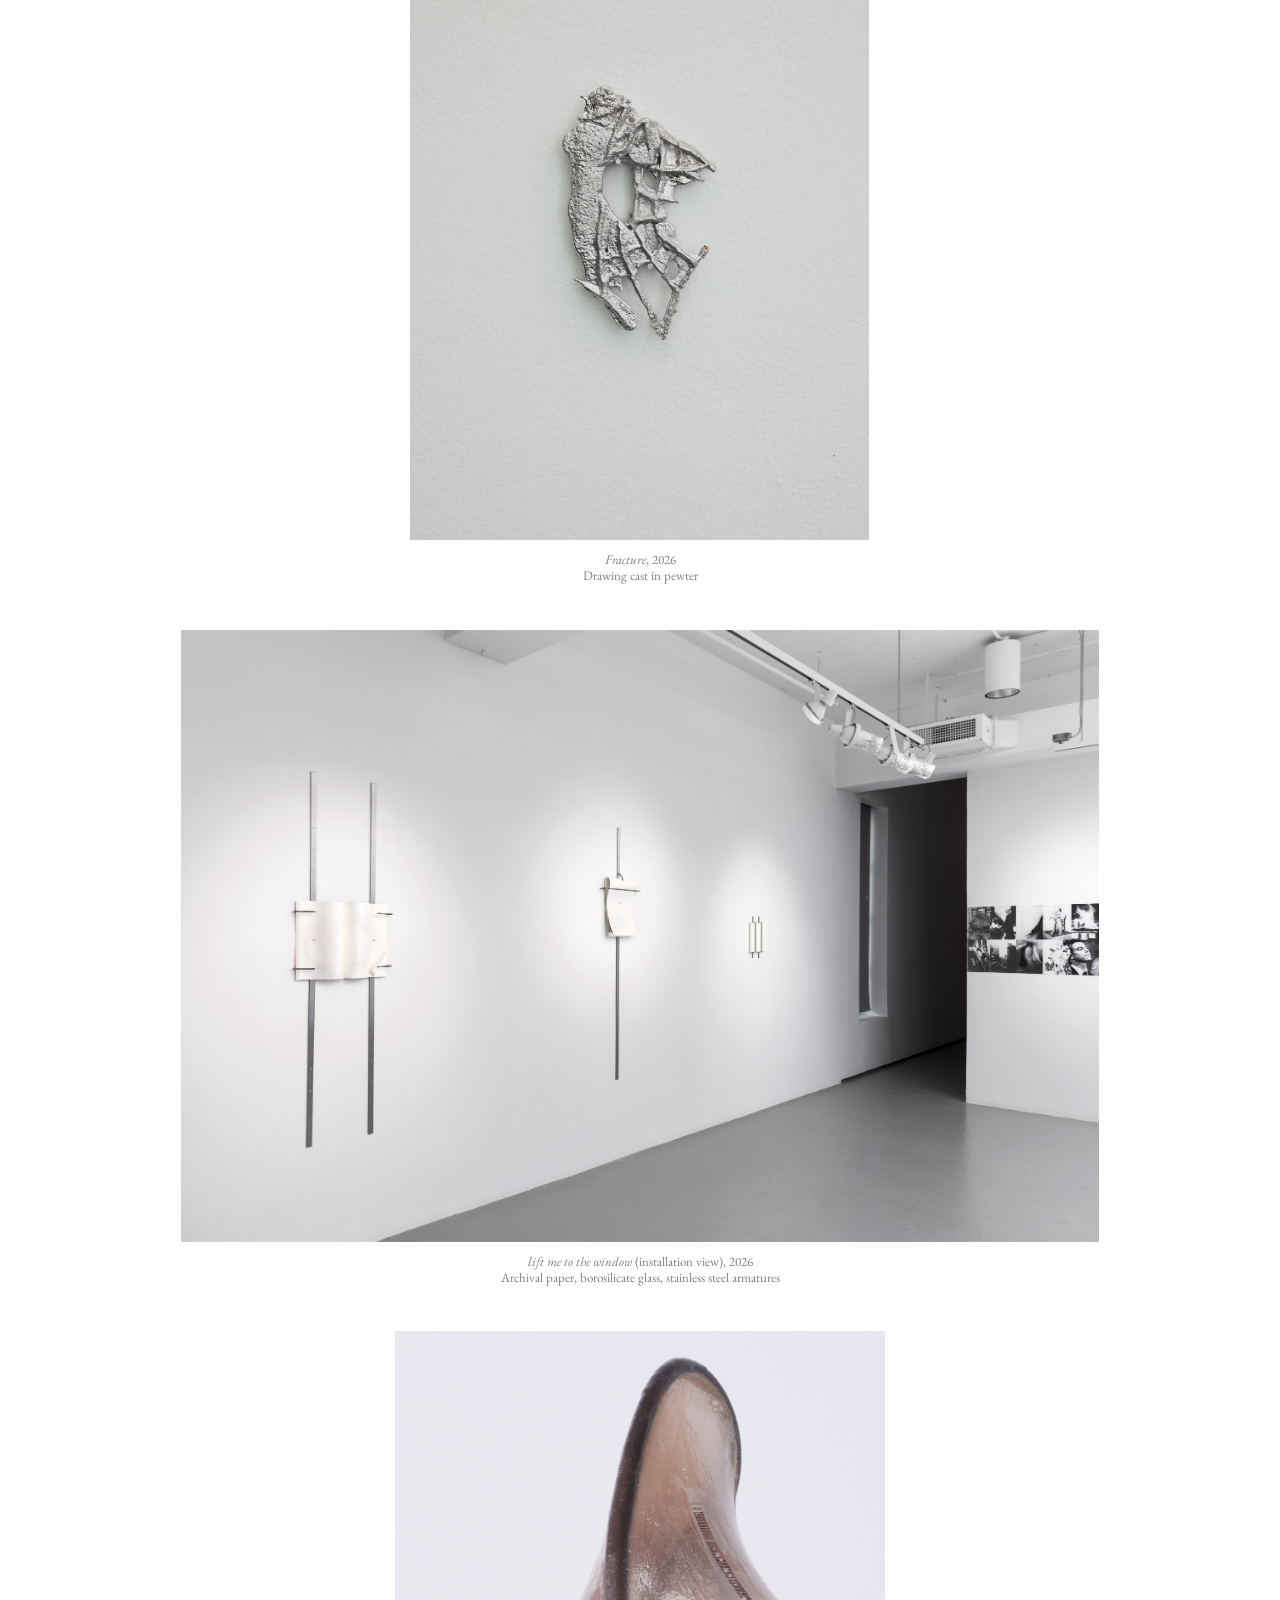
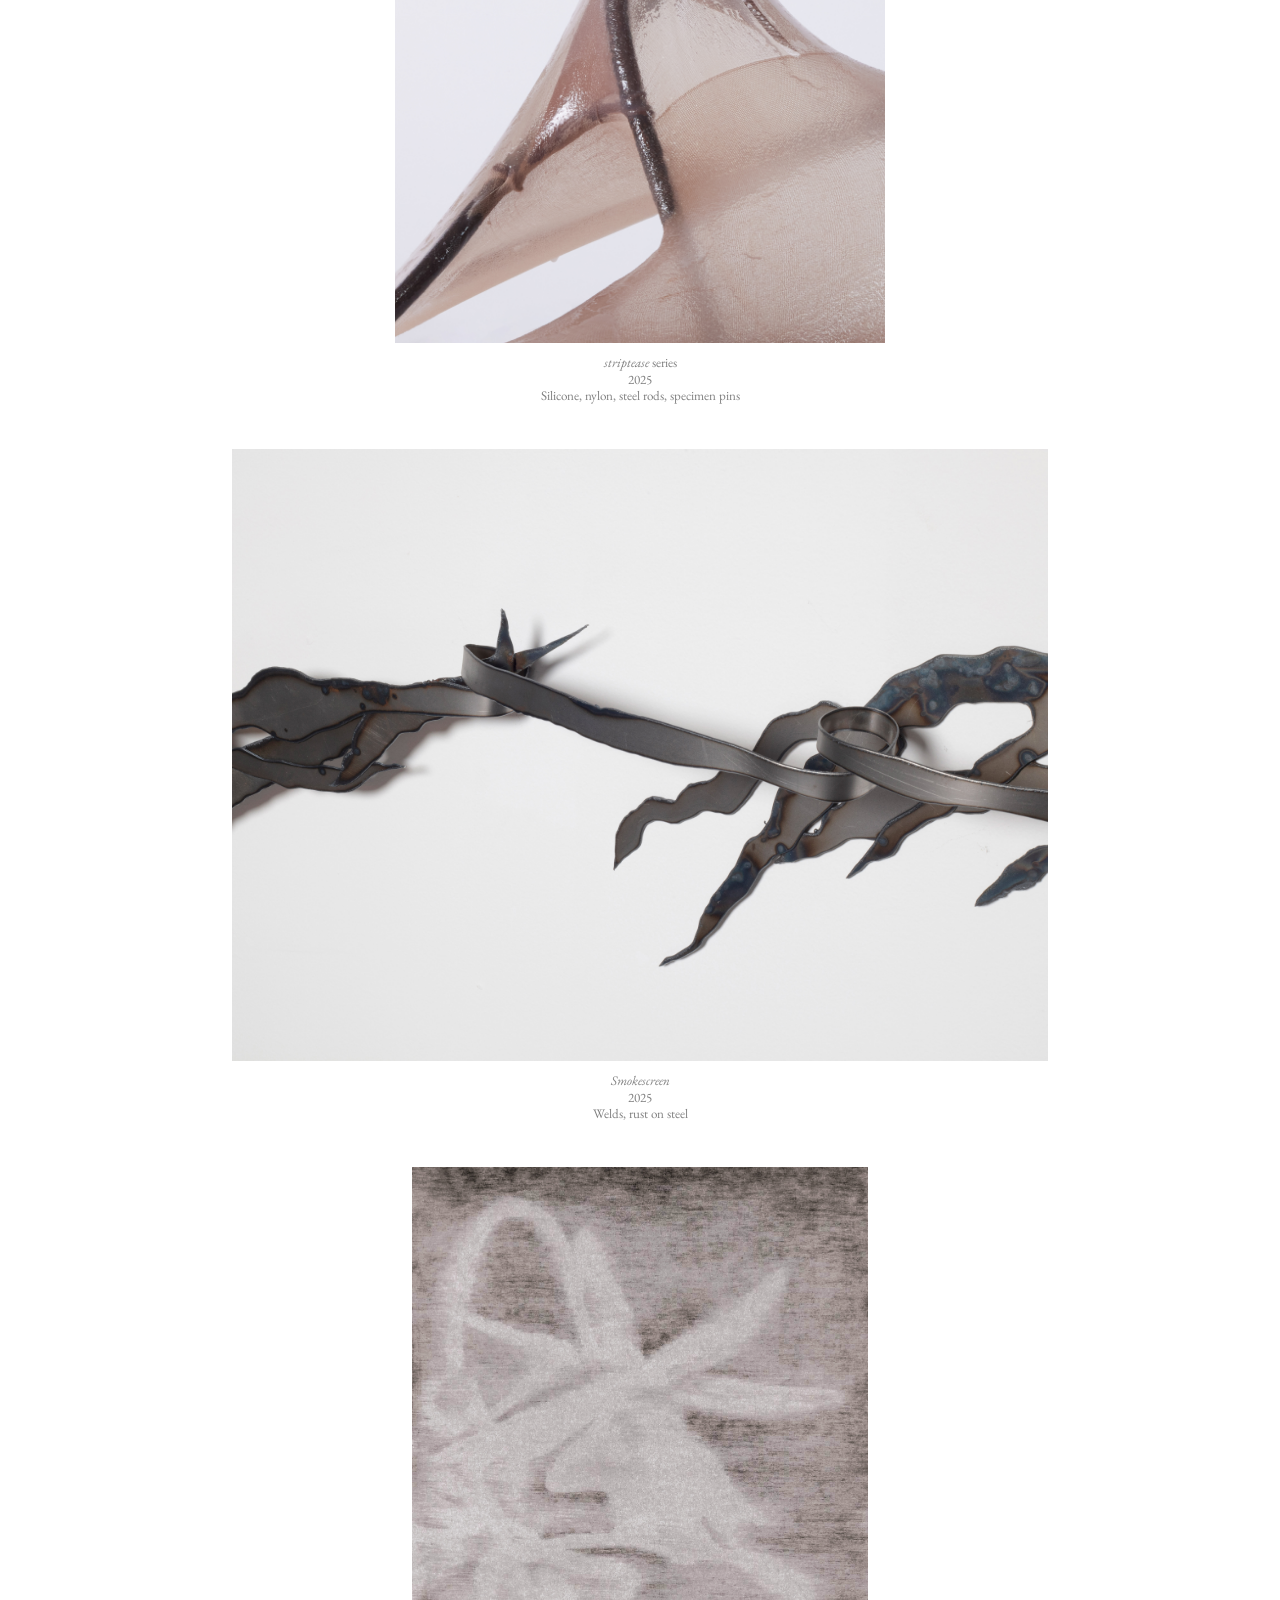
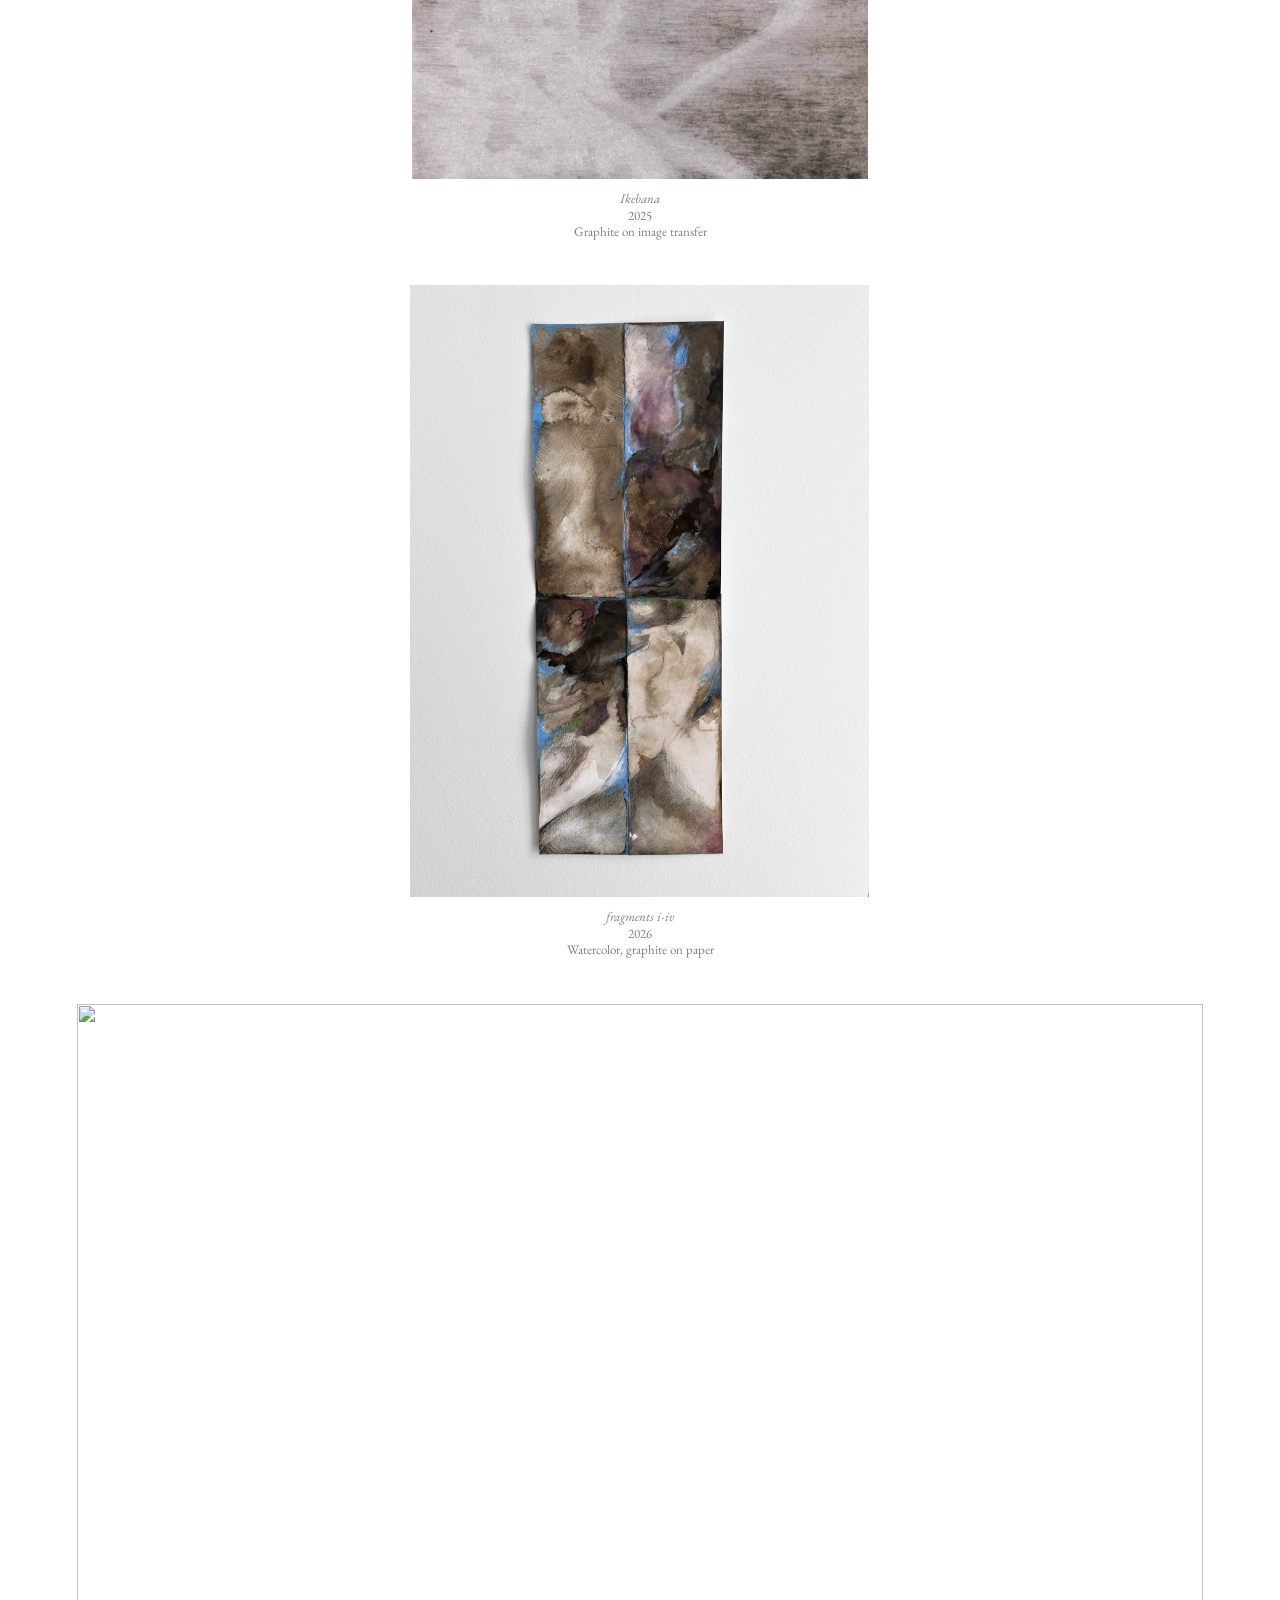
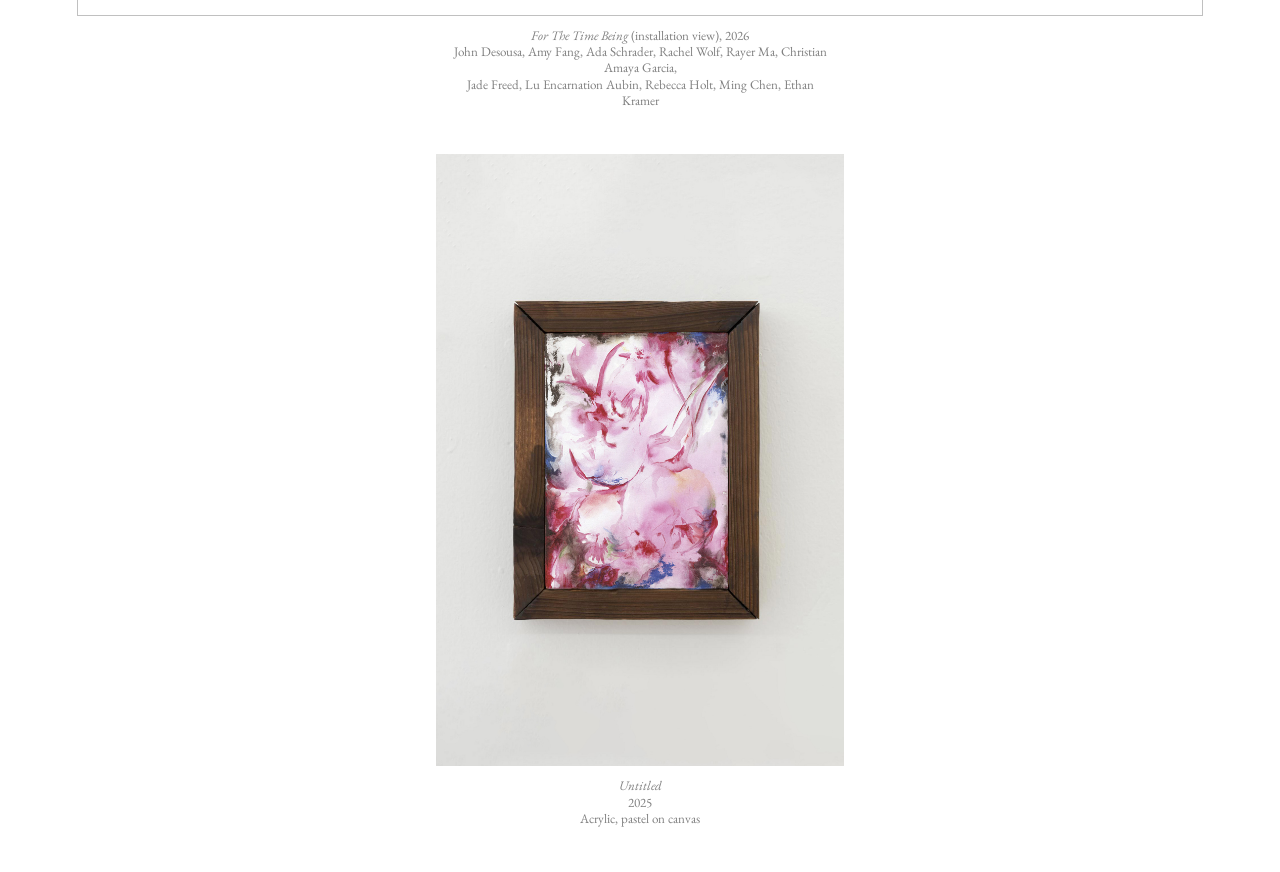
==== commit bcc6d717: "Update index.html" ====
--- a/index.html
+++ b/index.html
@@ -73,15 +73,13 @@
 
     <section class="panel">
       <div class="carousel">
-        <img src="between.png" class="active">
+        <img src="20260529_PHANTOM_INSTALL_AMY_FANG_0020_brighter.jpg" class="active">
       </div>
       <div class="caption">
-        <i>fragments i-iv</i>
-        <br>
-        2026
-        <br>Watercolor, graphite on paper
+        <i>Fracture</i>, 2026
+        <br>Drawing cast in pewter
       </div>
-</section>
+    </section>
 
     <section class="panel">
       <div class="carousel">
@@ -93,16 +91,6 @@
         <i>lift me to the window</i> (installation view), 2026
         <br>
         Archival paper, borosilicate glass, stainless steel armatures
-      </div>
-    </section>
-
-    <section class="panel">
-      <div class="carousel">
-        <img src="20260529_PHANTOM_INSTALL_AMY_FANG_0020_brighter.jpg" class="active">
-      </div>
-      <div class="caption">
-        <i>Fracture</i>, 2026
-        <br>Drawing cast in pewter
       </div>
     </section>
 
@@ -152,6 +140,18 @@
       </div>
 </section>
 
+    <section class="panel">
+      <div class="carousel">
+        <img src="between.png" class="active">
+      </div>
+      <div class="caption">
+        <i>fragments i-iv</i>
+        <br>
+        2026
+        <br>Watercolor, graphite on paper
+      </div>
+</section>
+
 <section class="panel">
       <div class="carousel">
         <img src="AF_royalbeef_install.png" class="active">
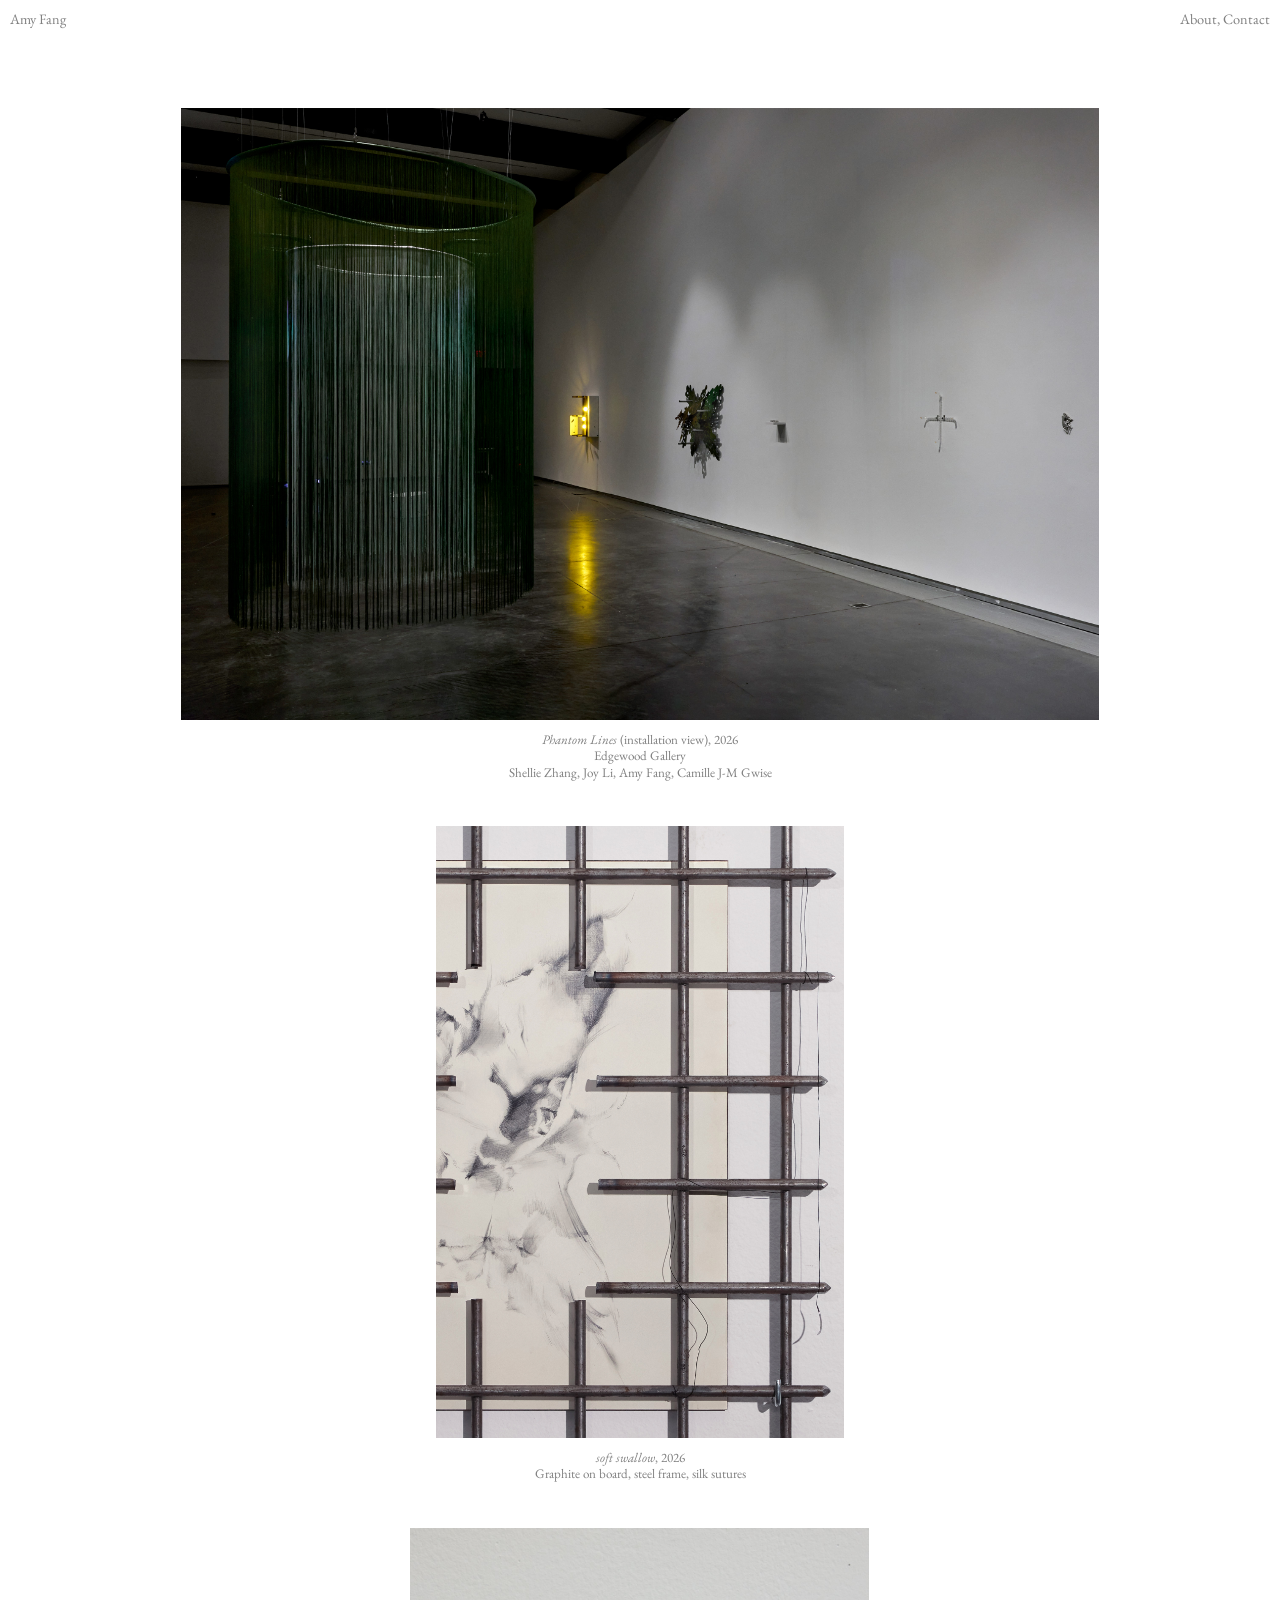
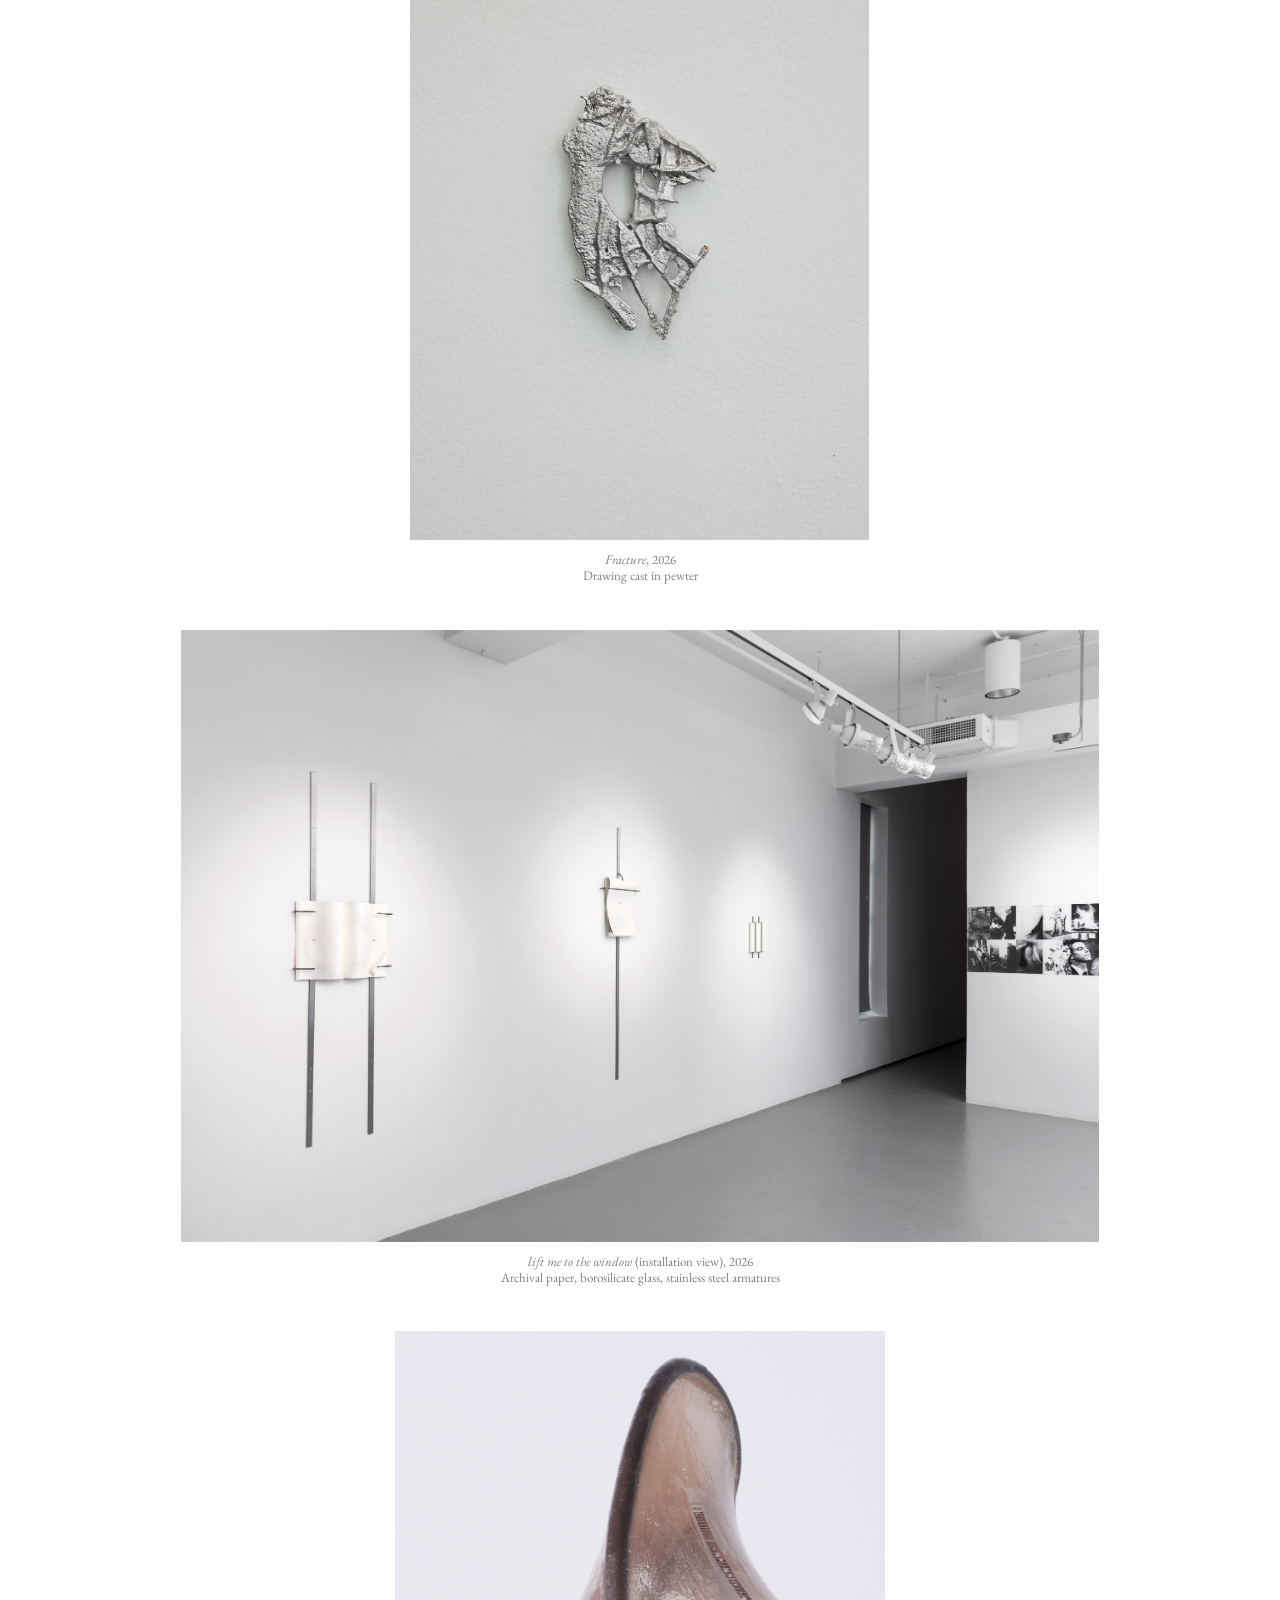
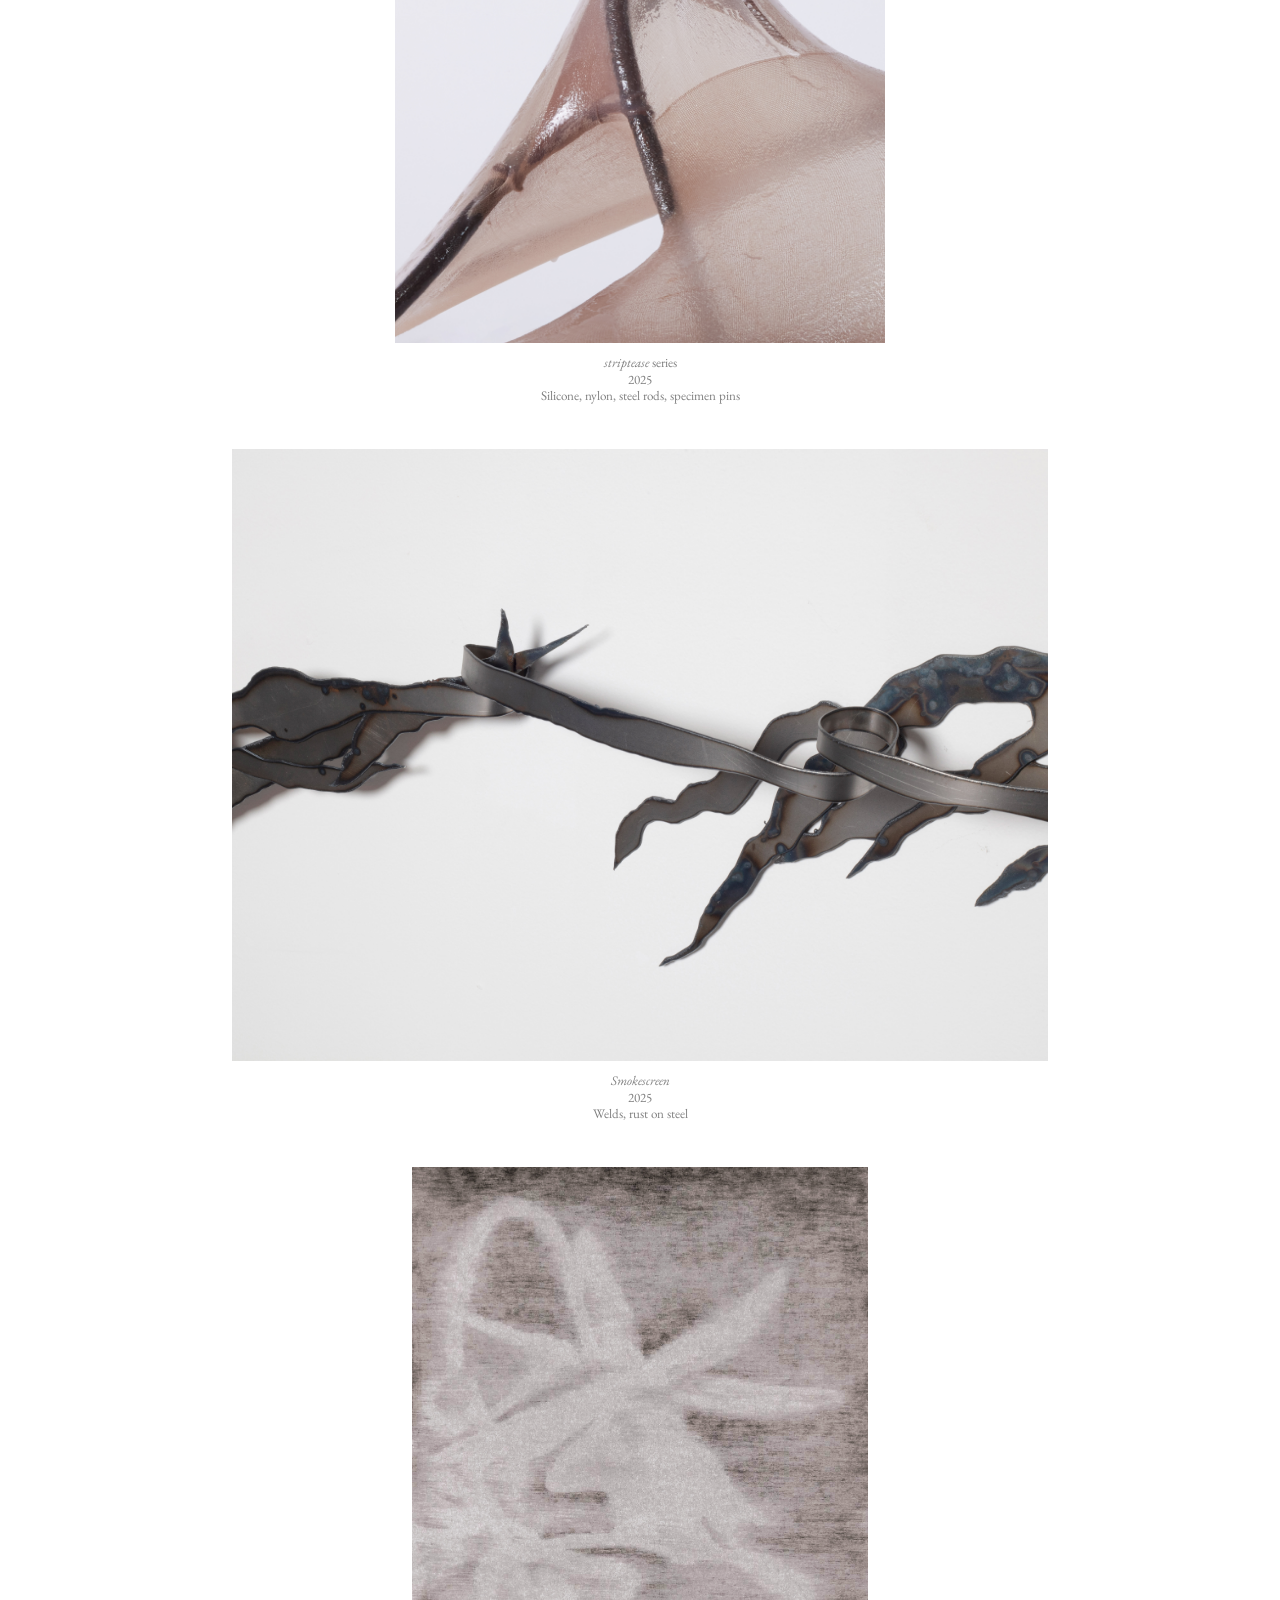
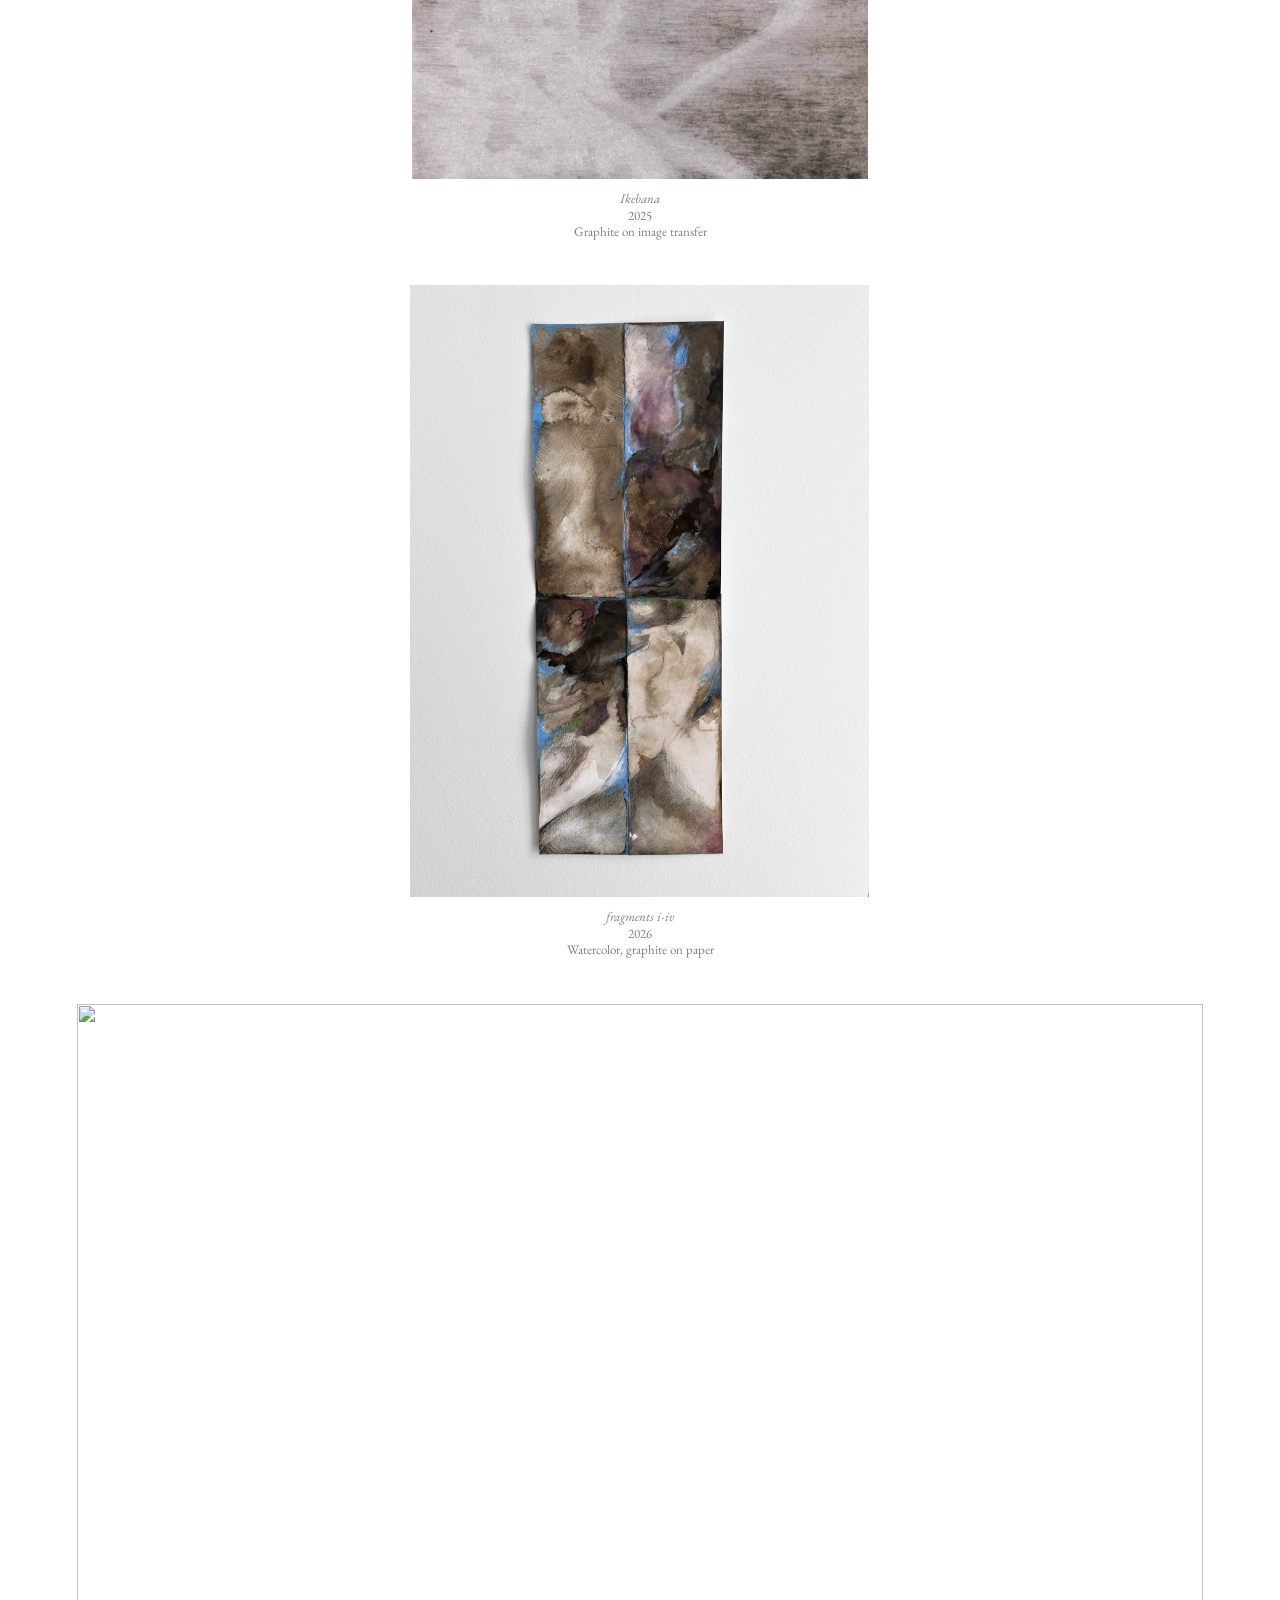
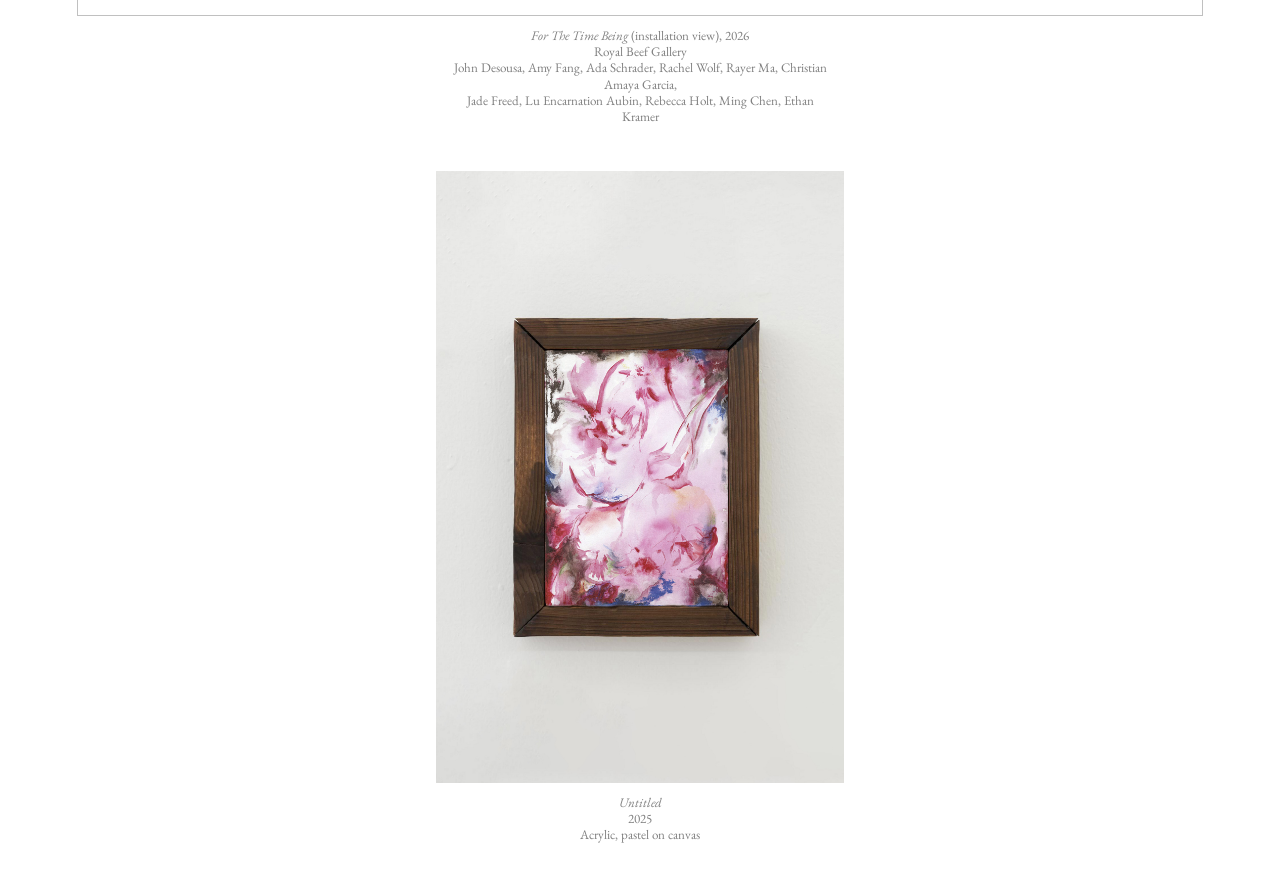
==== commit d7c90d72: "Update index.html" ====
--- a/index.html
+++ b/index.html
@@ -163,6 +163,8 @@
       <div class="caption">
         <i>For The Time Being</i> (installation view), 2026
         <br>
+        Royal Beef Gallery
+        <br>
         John Desousa, Amy Fang, Ada Schrader, Rachel Wolf, Rayer Ma, Christian Amaya Garcia,
         <br>
         Jade Freed, Lu Encarnation Aubin, Rebecca Holt, Ming Chen, Ethan Kramer
